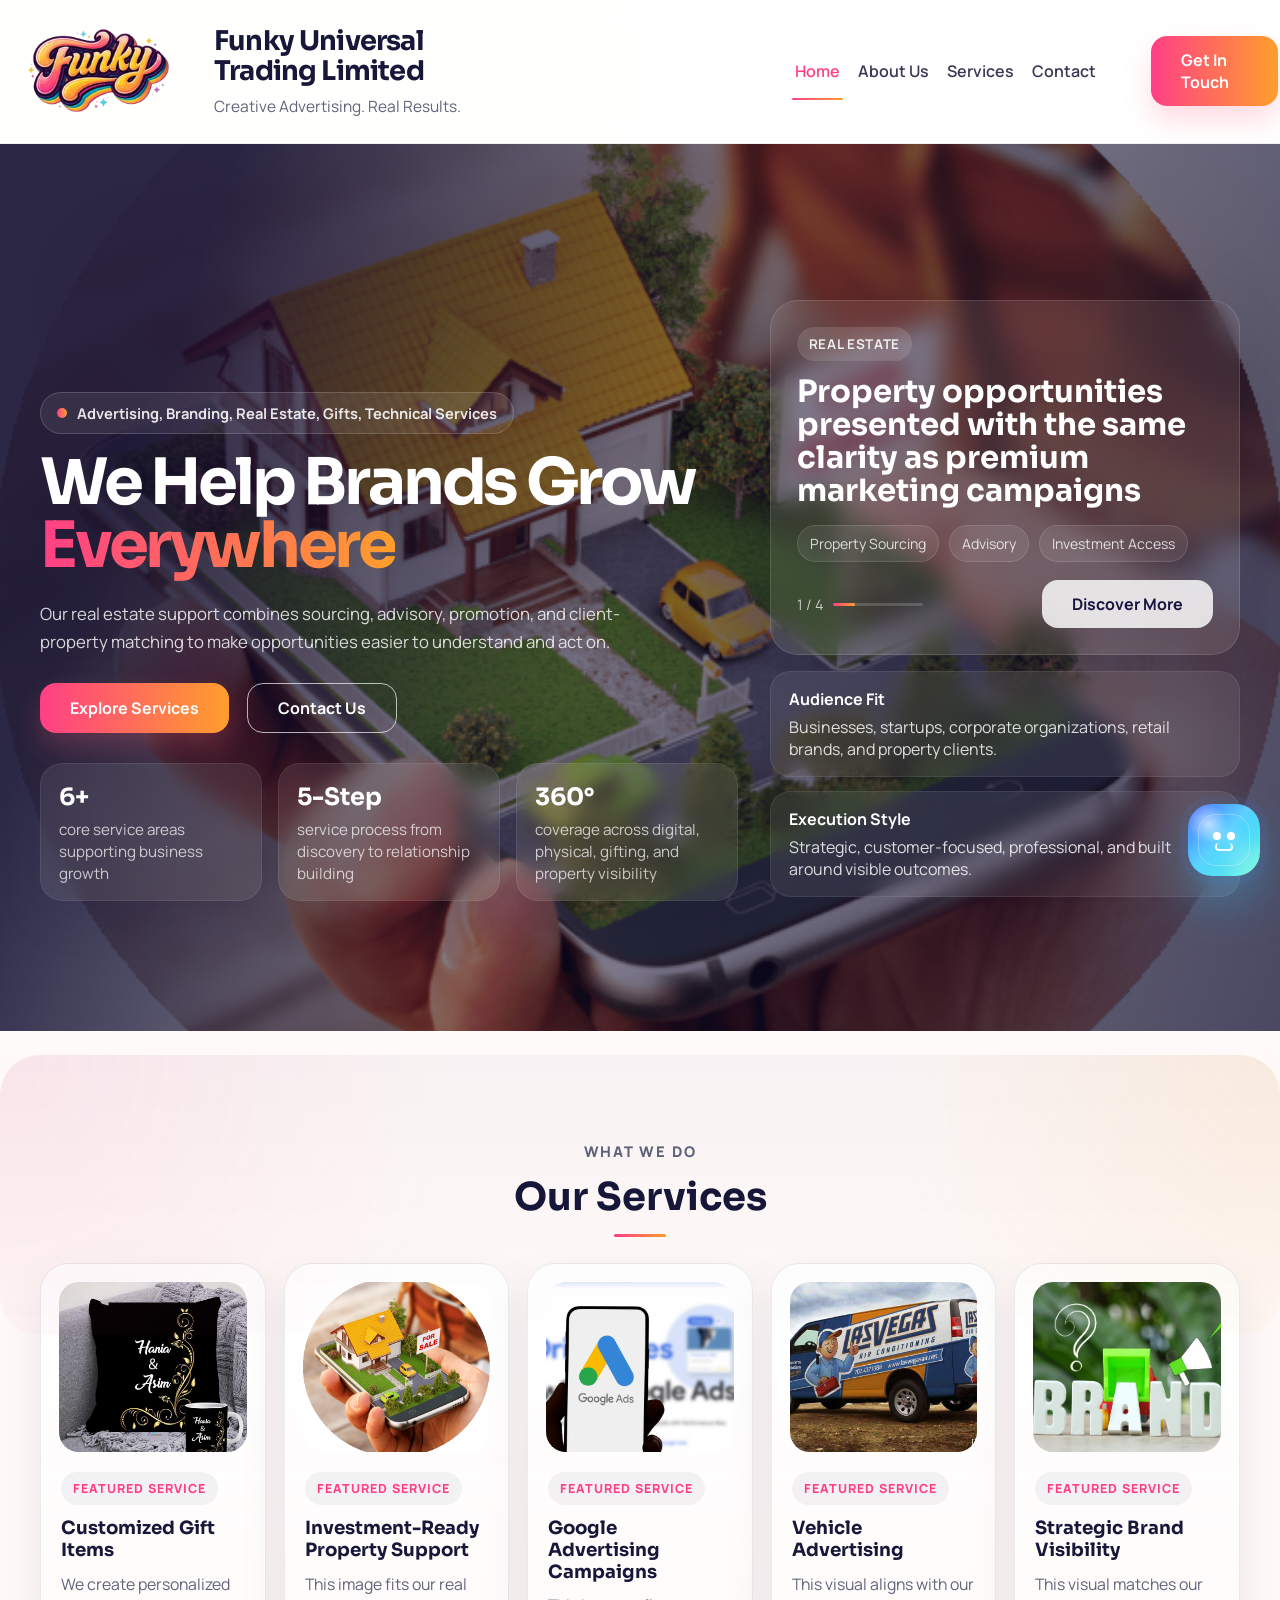
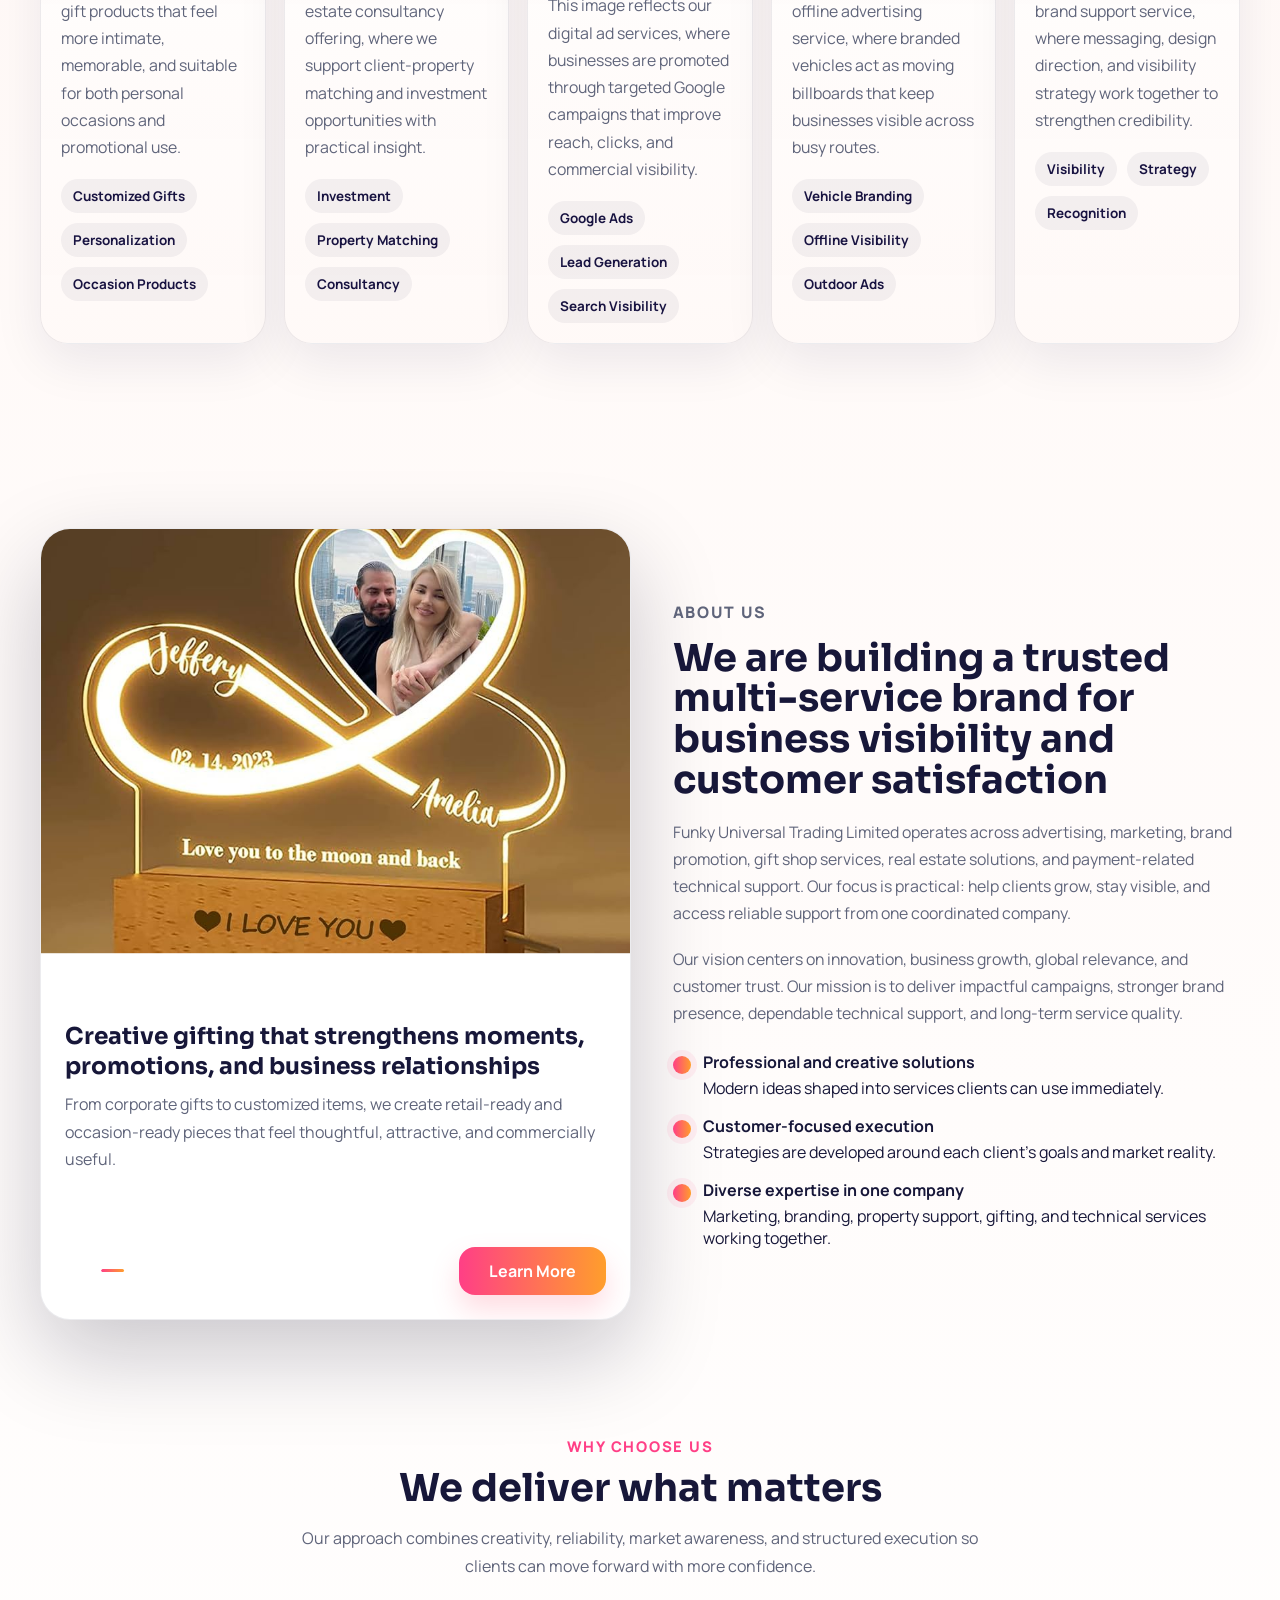
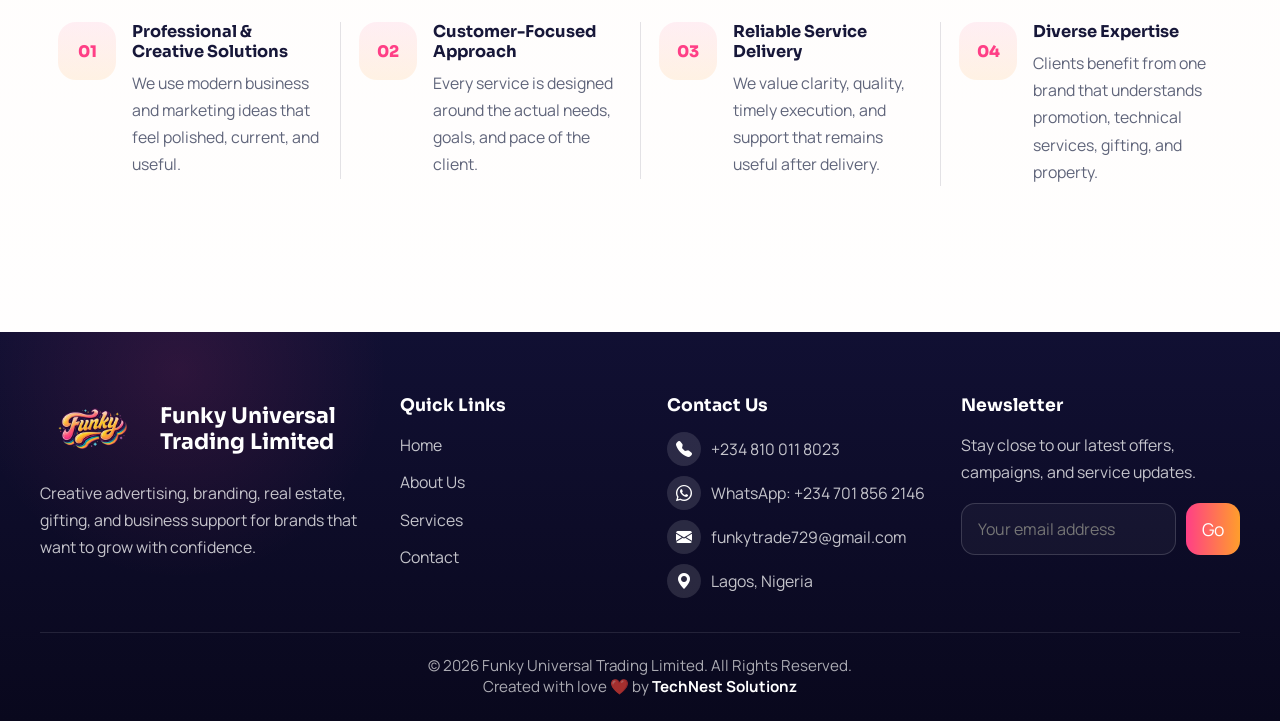
==== index.html @ b90ac0a9 "commit" ====
<!DOCTYPE html>
<html lang="en">

<head>
    <meta charset="UTF-8">
    <meta name="viewport" content="width=device-width, initial-scale=1.0">
    <title>Funky Universal Trading Limited | Home</title>
    <link rel="icon" type="image/png" href="./funky_logo2.png">
    <link rel="preconnect" href="https://fonts.googleapis.com">
    <link rel="preconnect" href="https://fonts.gstatic.com" crossorigin>
    <link href="https://fonts.googleapis.com/css2?family=Manrope:wght@400;500;600;700;800&family=Sora:wght@400;600;700;800&display=swap" rel="stylesheet">
    <link rel="stylesheet" href="https://cdn.jsdelivr.net/npm/bootstrap-icons@1.11.3/font/bootstrap-icons.min.css">
    <link rel="stylesheet" href="styles.css">
</head>

<body>
    <header class="site-header">
        <div class="container nav-bar">
            <a class="brand" href="index.html">
                <img class="brand-logo" src="./funky_logo2.png" alt="Funky Universal Trading Limited logo" loading="eager">
                <div class="brand-copy">
                    <h1>Funky Universal<br>Trading Limited</h1>
                    <p>Creative Advertising. Real Results.</p>
                </div>
            </a>

            <button class="nav-toggle" type="button" data-nav-toggle aria-expanded="false" aria-controls="site-nav">
        <span></span><span></span><span></span>
      </button>

            <div class="nav-panel">
                <nav class="nav-links" id="site-nav" aria-label="Primary">
                    <a class="active" href="index.html">Home</a>
                    <a href="about.html">About Us</a>
                    <a href="services.html">Services</a>
                    <a href="contact.html">Contact</a>
                </nav>

                <a class="cta cta-primary" href="contact.html">Get In Touch</a>
            </div>
        </div>
    </header>

    <main>
        <section class="hero" id="home" data-carousel="hero">
            <div class="hero-media" data-carousel-media></div>
            <div class="hero-overlay"></div>
            <div class="container hero-grid">
                <div class="hero-copy">
                    <div class="eyebrow-badge">Advertising, Branding, Real Estate, Gifts, Technical Services</div>
                    <h2>We Help Brands Grow <span class="accent">Everywhere</span></h2>
                    <p class="truncate-3" data-carousel-text>
                        Funky Universal Trading Limited is a multi-service company helping businesses grow through online advertising, offline campaigns, brand promotion, real estate solutions, gift shop services, and reliable payment-related technical support.
                    </p>
                    <div class="hero-actions">
                        <a class="cta cta-primary" href="services.html">Explore Services</a>
                        <a class="cta cta-secondary" href="contact.html">Contact Us</a>
                    </div>

                    <div class="hero-metrics">
                        <div class="metric-card">
                            <strong>6+</strong>
                            <span>core service areas supporting business growth</span>
                        </div>
                        <div class="metric-card">
                            <strong>5-Step</strong>
                            <span>service process from discovery to relationship building</span>
                        </div>
                        <div class="metric-card">
                            <strong>360°</strong>
                            <span>coverage across digital, physical, gifting, and property visibility</span>
                        </div>
                    </div>
                </div>

                <div class="hero-side">
                    <div class="hero-spotlight">
                        <span class="carousel-kicker" data-carousel-tag></span>
                        <h3 data-carousel-title></h3>
                        <div class="carousel-chip-row" data-carousel-chips></div>
                        <div class="carousel-meta">
                            <div class="carousel-progress">
                                <span data-carousel-count></span>
                                <span class="progress-line"><span data-carousel-progress></span></span>
                            </div>
                            <a class="cta cta-soft" href="about.html">Discover More</a>
                        </div>
                    </div>

                    <div class="hero-side-grid" aria-hidden="true">
                        <div class="mini-card">
                            <strong>Audience Fit</strong> Businesses, startups, corporate organizations, retail brands, and property clients.
                        </div>
                        <div class="mini-card">
                            <strong>Execution Style</strong> Strategic, customer-focused, professional, and built around visible outcomes.
                        </div>
                    </div>
                </div>
            </div>
        </section>

        <section id="services" class="services-showcase">
            <div class="container">
                <div class="section-head">
                    <p class="eyebrow">What We Do</p>
                    <h3>Our Services</h3>
                    <div class="underline"></div>
                </div>



                <div class="services-grid" data-random-services data-count="5"></div>
            </div>
        </section>

        <section id="about">
            <div class="container about-grid">
                <div class="about-story-shell" data-carousel="about">
                    <div class="about-story-media" data-carousel-media></div>
                    <div class="about-story-caption">
                        <span class="carousel-kicker" data-carousel-tag></span>
                        <h4 data-carousel-title></h4>
                        <p data-carousel-text></p>
                        <div class="carousel-chip-row" data-carousel-chips></div>
                        <div class="carousel-meta">
                            <div class="carousel-progress">
                                <span data-carousel-count></span>
                                <span class="progress-line"><span data-carousel-progress></span></span>
                            </div>
                            <a class="cta cta-primary" href="about.html">Learn More</a>
                        </div>
                    </div>
                </div>

                <div class="about-copy">
                    <p class="eyebrow">About Us</p>
                    <h3>We are building a trusted multi-service brand for business visibility and customer satisfaction</h3>
                    <p>
                        Funky Universal Trading Limited operates across advertising, marketing, brand promotion, gift shop services, real estate solutions, and payment-related technical support. Our focus is practical: help clients grow, stay visible, and access reliable support
                        from one coordinated company.
                    </p>
                    <p>
                        Our vision centers on innovation, business growth, global relevance, and customer trust. Our mission is to deliver impactful campaigns, stronger brand presence, dependable technical support, and long-term service quality.
                    </p>

                    <div class="about-points">
                        <div class="about-point">
                            <span aria-hidden="true"></span>
                            <div>
                                <strong>Professional and creative solutions</strong> Modern ideas shaped into services clients can use immediately.
                            </div>
                        </div>
                        <div class="about-point">
                            <span aria-hidden="true"></span>
                            <div>
                                <strong>Customer-focused execution</strong> Strategies are developed around each client’s goals and market reality.
                            </div>
                        </div>
                        <div class="about-point">
                            <span aria-hidden="true"></span>
                            <div>
                                <strong>Diverse expertise in one company</strong> Marketing, branding, property support, gifting, and technical services working together.
                            </div>
                        </div>
                    </div>
                </div>
            </div>
        </section>

        <section class="why" id="why-us">
            <div class="container">
                <div class="section-head">
                    <p class="eyebrow">Why Choose Us</p>
                    <h3>We deliver what matters</h3>
                    <p>
                        Our approach combines creativity, reliability, market awareness, and structured execution so clients can move forward with more confidence.
                    </p>
                </div>

                <div class="why-strip">
                    <article class="why-item">
                        <div class="why-icon">01</div>
                        <div>
                            <h4>Professional & Creative Solutions</h4>
                            <p>We use modern business and marketing ideas that feel polished, current, and useful.</p>
                        </div>
                    </article>
                    <article class="why-item">
                        <div class="why-icon">02</div>
                        <div>
                            <h4>Customer-Focused Approach</h4>
                            <p>Every service is designed around the actual needs, goals, and pace of the client.</p>
                        </div>
                    </article>
                    <article class="why-item">
                        <div class="why-icon">03</div>
                        <div>
                            <h4>Reliable Service Delivery</h4>
                            <p>We value clarity, quality, timely execution, and support that remains useful after delivery.</p>
                        </div>
                    </article>
                    <article class="why-item">
                        <div class="why-icon">04</div>
                        <div>
                            <h4>Diverse Expertise</h4>
                            <p>Clients benefit from one brand that understands promotion, technical services, gifting, and property.</p>
                        </div>
                    </article>
                </div>
            </div>
        </section>
    </main>

    <footer class="site-footer">
        <div class="container">
            <div class="footer-grid">
                <div class="footer-column">
                    <div class="footer-brand">
                        <img src="./funky_logo2.png" alt="Funky logo" loading="eager">
                        <strong>Funky Universal<br>Trading Limited</strong>
                    </div>
                    <p>Creative advertising, branding, real estate, gifting, and business support for brands that want to grow with confidence.</p>
                </div>

                <div class="footer-column">
                    <h5>Quick Links</h5>
                    <ul>
                        <li><a href="index.html">Home</a></li>
                        <li><a href="about.html">About Us</a></li>
                        <li><a href="services.html">Services</a></li>
                        <li><a href="contact.html">Contact</a></li>
                    </ul>
                </div>

                <div class="footer-column">
                    <h5>Contact Us</h5>
                    <ul>
                        <li><span class="contact-inline-icon"><i class="bi bi-telephone-fill"></i></span><a href="tel:+2348100118023">+234 810 011 8023</a></li>
                        <li><span class="contact-inline-icon"><i class="bi bi-whatsapp"></i></span><a href="https://wa.me/2347018562146">WhatsApp: +234 701 856 2146</a></li>
                        <li><span class="contact-inline-icon"><i class="bi bi-envelope-fill"></i></span><a href="mailto:funkytrade729@gmail.com">funkytrade729@gmail.com</a></li>
                        <li><span class="contact-inline-icon"><i class="bi bi-geo-alt-fill"></i></span>Lagos, Nigeria</li>
                    </ul>
                </div>

                <div class="footer-column">
                    <h5>Newsletter</h5>
                    <p>Stay close to our latest offers, campaigns, and service updates.</p>
                    <form class="newsletter">
                        <label class="visually-hidden" for="newsletter-home">Email address</label>
                        <input id="newsletter-home" type="email" placeholder="Your email address" aria-label="Email address">
                        <button type="submit" aria-label="Subscribe">Go</button>
                    </form>
                </div>
            </div>

            <div class="footer-bottom">© 2026 Funky Universal Trading Limited. All Rights Reserved.<br>Created with love ❤️ by <a href="https://technest-gules.vercel.app" target="_blank" rel="noopener noreferrer">TechNest Solutionz</a></div>
        </div>
    </footer>

    <div class="modal" data-promo-modal aria-hidden="true">
        <div class="modal-backdrop" data-modal-close></div>
        <div class="modal-card" role="dialog" aria-modal="true" aria-label="Featured company spotlight">
            <button class="modal-close" type="button" data-modal-close aria-label="Close modal">×</button>
            <div class="modal-visual">
                <img data-modal-image src="./funky_logo2.png" alt="Featured company image">
            </div>
            <div class="modal-copy">
                <span class="modal-kicker" data-modal-tag></span>
                <h3 data-modal-title></h3>
                <p data-modal-text></p>
                <div class="modal-actions">
                    <a class="cta cta-primary" href="services.html">View Services</a>
                    <a class="cta cta-soft" href="contact.html">Start a Conversation</a>
                </div>
            </div>
        </div>
    </div>

    <div class="support-bot" data-support-bot>
        <button class="support-bot-toggle" type="button" data-bot-toggle aria-label="Open AI assistant">
      <span class="bot-face" aria-hidden="true"><span class="bot-mouth"></span></span>
    </button>
        <div class="support-bot-panel">
            <div class="support-bot-head">
                <div class="support-bot-head-main">
                    <div class="support-bot-avatar" aria-hidden="true">
                        <span class="bot-face"><span class="bot-mouth"></span></span>
                    </div>
                    <div>
                        <h4>Funky AI Assistant</h4>
                        <p>Quick answers for services, products, contact, real estate, and commercial support.</p>
                    </div>
                </div>
                <button class="support-bot-close" type="button" data-bot-close>×</button>
            </div>
            <div class="support-bot-questions">
                <button class="bot-question" type="button" data-bot-key="services">Services</button>
                <button class="bot-question" type="button" data-bot-key="products">Products</button>
                <button class="bot-question" type="button" data-bot-key="real_estate">Real Estate</button>
                <button class="bot-question" type="button" data-bot-key="payments">Payments</button>
                <button class="bot-question" type="button" data-bot-key="process">Process</button>
                <button class="bot-question" type="button" data-bot-key="contact">Contact</button>
                <button class="bot-question" type="button" data-bot-key="pricing">Pricing</button>
                <button class="bot-question" type="button" data-bot-key="turnaround">Turnaround</button>
                <button class="bot-question" type="button" data-bot-key="audience">Who We Serve</button>
                <button class="bot-question" type="button" data-bot-key="gifts">Gift Services</button>
                <button class="bot-question" type="button" data-bot-key="advertising">Advertising</button>
                <button class="bot-question" type="button" data-bot-key="location">Location</button>
            </div>
            <div class="support-bot-answer" data-bot-answer>
                Select a question to see a quick answer. For direct discussion, use the links below.
            </div>
            <div class="support-bot-links">
                <a class="support-bot-link" href="https://wa.me/2347018562146">WhatsApp <span>→</span></a>
                <a class="support-bot-link" href="tel:+2348100118023">Call Us <span>→</span></a>
                <a class="support-bot-link" href="contact.html">Open Contact Page <span>→</span></a>
            </div>
        </div>
    </div>

    <script src="site.js"></script>
</body>

</html>
---- styles.css ----
:root {
  --text: #171739;
  --muted: #5f647a;
  --soft: #f8f4f6;
  --line: rgba(23, 23, 57, 0.1);
  --pink: #ff3f86;
  --orange: #ff9e2c;
  --gold: #ffd15a;
  --purple: #181341;
  --purple-2: #231253;
  --purple-3: #0f1030;
  --footer: #0c0b24;
  --white: #ffffff;
  --card-shadow: 0 18px 50px rgba(19, 15, 58, 0.08);
  --card-shadow-strong: 0 34px 90px rgba(9, 8, 36, 0.22);
  --max: 1200px;
}

* {
  box-sizing: border-box;
}

html {
  scroll-behavior: smooth;
}

body {
  margin: 0;
  font-family: "Manrope", sans-serif;
  color: var(--text);
  background:
    radial-gradient(circle at top left, rgba(255, 209, 77, 0.18), transparent 22%),
    linear-gradient(180deg, #fffdfd, #fff9f7 38%, #ffffff);
}

body.modal-open,
body.nav-open {
  overflow: hidden;
}

img {
  display: block;
  max-width: 100%;
}

a {
  color: inherit;
  text-decoration: none;
}

button,
input,
textarea,
select {
  font: inherit;
}

.container {
  width: min(calc(100% - 40px), var(--max));
  margin: 0 auto;
}

.site-header {
  position: sticky;
  top: 0;
  z-index: 50;
  background: rgba(255, 255, 255, 0.92);
  border-bottom: 1px solid rgba(23, 23, 57, 0.06);
  backdrop-filter: blur(14px);
}

.nav-bar {
  min-height: 112px;
  width: min(calc(100% - 4px), 1360px);
  display: flex;
  align-items: center;
  gap: 18px;
}

.brand {
  display: flex;
  align-items: center;
  gap: 10px;
  min-width: 0;
  margin-right: auto;
  margin-left: -12px;
}

.brand-logo {
  width: 214px;
  flex: 0 0 auto;
}

.brand-copy h1 {
  margin: 0;
  font-family: "Sora", sans-serif;
  font-size: 1.7rem;
  line-height: 1.12;
  letter-spacing: -0.03em;
}

.brand-copy p {
  margin: 8px 0 0;
  color: var(--muted);
  font-size: 0.97rem;
}

.nav-toggle {
  display: none;
  width: 52px;
  height: 52px;
  margin-left: auto;
  border: 1px solid rgba(23, 23, 57, 0.08);
  border-radius: 16px;
  background: #fff;
  box-shadow: 0 12px 24px rgba(23, 23, 57, 0.08);
  align-items: center;
  justify-content: center;
  flex-direction: column;
  gap: 5px;
  cursor: pointer;
}

.nav-toggle span {
  width: 22px;
  height: 2px;
  border-radius: 999px;
  background: var(--purple);
  transition: transform 180ms ease, opacity 180ms ease;
}

.nav-panel {
  display: flex;
  align-items: center;
  gap: 22px;
  margin-left: auto;
}

.nav-links {
  display: flex;
  align-items: center;
  justify-content: flex-start;
  gap: 12px;
  font-size: 1rem;
  font-weight: 600;
  width: min(100%, 520px);
}

.nav-links a {
  position: relative;
  padding: 10px 3px;
  color: rgba(23, 23, 57, 0.86);
}

.nav-links a:hover,
.nav-links a.active {
  color: var(--pink);
}

.nav-links a.active::after {
  content: "";
  position: absolute;
  left: 0;
  right: 0;
  bottom: -8px;
  height: 2px;
  border-radius: 999px;
  background: linear-gradient(90deg, var(--pink), var(--orange));
}

.cta {
  display: inline-flex;
  align-items: center;
  justify-content: center;
  gap: 12px;
  padding: 13px 30px;
  border: 0;
  border-radius: 16px;
  font-weight: 700;
  cursor: pointer;
  transition: transform 180ms ease, box-shadow 180ms ease, border-color 180ms ease;
}

.cta:hover {
  transform: translateY(-2px);
}

.cta-primary {
  color: #fff;
  background: linear-gradient(90deg, var(--pink), var(--orange));
  box-shadow: 0 14px 28px rgba(255, 93, 120, 0.22);
}

.cta-secondary {
  color: #fff;
  border: 1.5px solid rgba(255, 255, 255, 0.68);
  background: transparent;
}

.cta-soft {
  color: var(--purple);
  background: rgba(255, 255, 255, 0.82);
  box-shadow: 0 18px 40px rgba(14, 10, 45, 0.12);
}

.truncate-3 {
  display: -webkit-box;
  -webkit-line-clamp: 3;
  -webkit-box-orient: vertical;
  overflow: hidden;
}

.hero {
  position: relative;
  min-height: auto;
  overflow: hidden;
  color: #fff;
  background: #120f33;
}

.hero-media {
  position: absolute;
  inset: 0;
  background-position: center;
  background-size: cover;
  transform: scale(1.03);
  transition: opacity 500ms ease, transform 900ms ease;
}

.hero-overlay {
  position: absolute;
  inset: 0;
  background:
    linear-gradient(110deg, rgba(14, 11, 44, 0.88) 15%, rgba(14, 11, 44, 0.5) 48%, rgba(14, 11, 44, 0.75) 100%),
    radial-gradient(circle at 12% 18%, rgba(255, 63, 134, 0.18), transparent 22%),
    radial-gradient(circle at 86% 24%, rgba(255, 158, 44, 0.16), transparent 20%);
}

.hero-grid {
  position: relative;
  z-index: 1;
  min-height: auto;
  display: grid;
  grid-template-columns: minmax(0, 0.92fr) minmax(320px, 0.62fr);
  align-items: end;
  gap: 32px;
  padding: 64px 0 38px;
}

.hero-copy,
.hero-side {
  position: relative;
}

.eyebrow-badge {
  display: inline-flex;
  align-items: center;
  gap: 10px;
  margin-bottom: 18px;
  padding: 10px 16px;
  border-radius: 999px;
  border: 1px solid rgba(255, 255, 255, 0.16);
  background: rgba(255, 255, 255, 0.08);
  color: rgba(255, 255, 255, 0.88);
  font-size: 0.92rem;
  font-weight: 700;
}

.eyebrow-badge::before {
  content: "";
  width: 10px;
  height: 10px;
  border-radius: 50%;
  background: linear-gradient(90deg, var(--pink), var(--orange));
}

.hero-copy h2 {
  margin: 0;
  max-width: 720px;
  font-family: "Sora", sans-serif;
  font-size: clamp(3rem, 5vw, 5rem);
  line-height: 0.98;
  letter-spacing: -0.05em;
}

.hero-copy .accent {
  background: linear-gradient(90deg, var(--pink), var(--orange));
  -webkit-background-clip: text;
  background-clip: text;
  color: transparent;
}

.hero-copy p {
  max-width: 620px;
  margin: 22px 0 26px;
  color: rgba(255, 255, 255, 0.82);
  font-size: 1.05rem;
  line-height: 1.72;
}

.hero-actions {
  display: flex;
  gap: 18px;
  flex-wrap: wrap;
}

.hero-metrics {
  display: grid;
  grid-template-columns: repeat(3, minmax(0, 1fr));
  gap: 16px;
  margin-top: 30px;
  max-width: 760px;
}

.metric-card,
.glass-card,
.service-card,
.story-panel,
.value-card,
.contact-card,
.process-card,
.timeline-card,
.audience-card,
.contact-form-shell,
.contact-map-shell,
.info-rail,
.service-panel {
  border-radius: 24px;
  border: 1px solid rgba(23, 23, 57, 0.08);
  background: #fff;
  box-shadow: var(--card-shadow);
}

.metric-card {
  padding: 18px 18px 16px;
  border-radius: 22px;
  border-color: rgba(255, 255, 255, 0.08);
  background: rgba(255, 255, 255, 0.08);
  backdrop-filter: blur(10px);
}

.metric-card strong {
  display: block;
  font-family: "Sora", sans-serif;
  font-size: 1.5rem;
  margin-bottom: 6px;
}

.metric-card span {
  color: rgba(255, 255, 255, 0.72);
  font-size: 0.95rem;
}

.hero-side {
  margin-bottom: 4px;
}

.hero-spotlight {
  padding: 26px;
  border-radius: 28px;
  background: rgba(255, 255, 255, 0.08);
  border: 1px solid rgba(255, 255, 255, 0.12);
  box-shadow: var(--card-shadow-strong);
  backdrop-filter: blur(12px);
}

.hero-spotlight h3,
.hero-spotlight h4 {
  margin: 14px 0 10px;
  font-family: "Sora", sans-serif;
  font-size: clamp(1.5rem, 2.4vw, 2rem);
  line-height: 1.08;
}

.hero-spotlight p {
  margin: 0;
  color: rgba(255, 255, 255, 0.82);
  line-height: 1.74;
}

.carousel-kicker {
  display: inline-flex;
  align-items: center;
  gap: 8px;
  padding: 8px 12px;
  border-radius: 999px;
  background: rgba(255, 255, 255, 0.12);
  color: rgba(255, 255, 255, 0.88);
  font-size: 0.84rem;
  font-weight: 700;
  letter-spacing: 0.05em;
  text-transform: uppercase;
}

.carousel-chip-row {
  display: flex;
  flex-wrap: wrap;
  gap: 10px;
  margin-top: 18px;
}

.carousel-chip {
  padding: 8px 12px;
  border-radius: 999px;
  background: rgba(255, 255, 255, 0.08);
  border: 1px solid rgba(255, 255, 255, 0.12);
  color: rgba(255, 255, 255, 0.8);
  font-size: 0.88rem;
}

.carousel-meta {
  display: flex;
  justify-content: space-between;
  align-items: center;
  gap: 14px;
  margin-top: 18px;
}

.carousel-progress {
  display: inline-flex;
  align-items: center;
  gap: 10px;
  color: rgba(255, 255, 255, 0.72);
  font-size: 0.9rem;
}

.progress-line {
  width: 90px;
  height: 3px;
  border-radius: 999px;
  background: rgba(255, 255, 255, 0.16);
  overflow: hidden;
}

.progress-line span {
  display: block;
  height: 100%;
  width: 45%;
  border-radius: inherit;
  background: linear-gradient(90deg, var(--pink), var(--orange));
  transition: width 420ms ease;
}

.hero-side-grid {
  display: grid;
  gap: 14px;
  margin-top: 16px;
}

.hero-side-grid .mini-card {
  padding: 16px 18px;
  border-radius: 20px;
  background: rgba(255, 255, 255, 0.08);
  border: 1px solid rgba(255, 255, 255, 0.08);
  color: rgba(255, 255, 255, 0.84);
  backdrop-filter: blur(10px);
}

.hero-side-grid strong {
  display: block;
  color: #fff;
  margin-bottom: 6px;
}

section {
  padding: 92px 0;
}

.section-head {
  text-align: center;
  margin-bottom: 42px;
}

.eyebrow {
  margin: 0;
  color: var(--pink);
  font-size: 0.92rem;
  font-weight: 800;
  letter-spacing: 0.12em;
  text-transform: uppercase;
}

.section-head h3 {
  margin: 12px 0 0;
  font-family: "Sora", sans-serif;
  font-size: clamp(2rem, 3vw, 2.85rem);
  line-height: 1.06;
}

.section-head p:last-of-type {
  max-width: 720px;
  margin: 16px auto 0;
  color: var(--muted);
  line-height: 1.75;
}

.underline {
  width: 52px;
  height: 3px;
  margin: 16px auto 0;
  border-radius: 999px;
  background: linear-gradient(90deg, var(--pink), var(--orange));
}

.services-grid {
  display: grid;
  grid-template-columns: repeat(5, minmax(0, 1fr));
  gap: 18px;
}

.services-showcase {
  position: relative;
}

.services-showcase::before {
  content: "";
  position: absolute;
  inset: 24px 0 auto;
  height: 280px;
  border-radius: 40px;
  background:
    radial-gradient(circle at left top, rgba(255, 63, 134, 0.08), transparent 35%),
    radial-gradient(circle at right top, rgba(255, 158, 44, 0.1), transparent 30%),
    linear-gradient(180deg, rgba(24, 19, 65, 0.03), rgba(24, 19, 65, 0));
  pointer-events: none;
}

.services-showcase .section-head {
  margin-bottom: 26px;
}

.services-intro-card {
  position: relative;
  z-index: 1;
  margin: 0 auto 28px;
  max-width: 860px;
  padding: 24px 26px;
  border-radius: 28px;
  background: rgba(255, 255, 255, 0.82);
  border: 1px solid rgba(23, 23, 57, 0.08);
  box-shadow: var(--card-shadow);
  backdrop-filter: blur(12px);
  text-align: center;
}

.services-intro-card p {
  margin: 0;
  color: var(--muted);
  line-height: 1.72;
}

.service-card {
  min-height: 330px;
  padding: 18px;
  border-radius: 28px;
  overflow: hidden;
  background:
    linear-gradient(180deg, rgba(255, 255, 255, 0.98), rgba(255, 249, 247, 0.96));
}

.service-card img {
  width: 100%;
  height: 170px;
  object-fit: cover;
  border-radius: 20px;
  margin-bottom: 16px;
}

.service-icon,
.contact-icon,
.process-icon,
.value-icon,
.why-icon {
  width: 58px;
  height: 58px;
  border-radius: 18px;
  display: grid;
  place-items: center;
  background: linear-gradient(180deg, rgba(255, 63, 134, 0.08), rgba(255, 158, 44, 0.12));
  color: var(--pink);
  font-family: "Sora", sans-serif;
  font-weight: 800;
}

.service-card h4,
.story-panel h3,
.value-card h4,
.contact-card h4,
.process-card h4,
.timeline-card h4,
.audience-card h4,
.service-panel h3,
.about-copy h3,
.why-item h4 {
  margin: 0 0 12px;
  font-family: "Sora", sans-serif;
  line-height: 1.2;
}

.service-card h4 {
  font-size: 1.14rem;
  margin-bottom: 10px;
}

.service-card p,
.story-panel p,
.value-card p,
.contact-card p,
.process-card p,
.timeline-card p,
.audience-card p,
.service-panel p,
.about-copy p,
.why-item p,
.footer-column p,
.footer-column li,
.contact-form-shell p,
.form-note,
.contact-map-shell p {
  margin: 0;
  color: var(--muted);
  line-height: 1.72;
  font-size: 0.99rem;
}

.service-card-copy {
  padding: 4px 2px 2px;
}

.service-card-kicker {
  display: inline-flex;
  align-items: center;
  gap: 8px;
  margin-bottom: 12px;
  padding: 8px 12px;
  border-radius: 999px;
  background: rgba(24, 19, 65, 0.05);
  color: var(--pink);
  font-size: 0.78rem;
  font-weight: 800;
  letter-spacing: 0.08em;
  text-transform: uppercase;
}

.tag-row {
  display: flex;
  flex-wrap: wrap;
  gap: 10px;
  margin-top: 18px;
}

.tag {
  padding: 8px 12px;
  border-radius: 999px;
  background: rgba(24, 19, 65, 0.05);
  color: var(--purple);
  font-size: 0.84rem;
  font-weight: 700;
}

.about-grid {
  display: grid;
  grid-template-columns: 1.02fr 0.98fr;
  gap: 42px;
  align-items: center;
}

.about-story-shell {
  overflow: hidden;
  border-radius: 30px;
  border: 1px solid rgba(23, 23, 57, 0.08);
  background: #fff;
  box-shadow: var(--card-shadow-strong);
}

.about-story-media {
  min-height: 420px;
  background-position: center;
  background-size: cover;
  transition: opacity 500ms ease, transform 900ms ease;
}

.about-story-caption {
  padding: 24px;
}

.about-story-caption h4 {
  margin: 14px 0 10px;
  font-family: "Sora", sans-serif;
  font-size: 1.45rem;
}

.about-story-caption p {
  margin: 0;
  color: var(--muted);
  line-height: 1.72;
}

.about-copy h3 {
  font-size: clamp(2rem, 3vw, 3rem);
  line-height: 1.06;
  margin-top: 12px;
  margin-bottom: 18px;
}

.about-copy p + p {
  margin-top: 18px;
}

.about-points {
  display: grid;
  gap: 16px;
  margin-top: 24px;
}

.about-point {
  display: grid;
  grid-template-columns: 18px 1fr;
  gap: 12px;
  align-items: start;
}

.about-point span {
  width: 18px;
  height: 18px;
  margin-top: 5px;
  border-radius: 50%;
  background: linear-gradient(90deg, var(--pink), var(--orange));
  box-shadow: 0 0 0 6px rgba(255, 63, 134, 0.08);
}

.about-point strong {
  display: block;
  margin-bottom: 4px;
}

.why {
  padding-top: 24px;
}

.why-strip {
  display: grid;
  grid-template-columns: repeat(4, minmax(0, 1fr));
  gap: 0;
  align-items: start;
}

.why-item {
  padding: 0 18px;
  display: grid;
  grid-template-columns: 58px 1fr;
  gap: 16px;
  align-items: start;
}

.why-item + .why-item {
  border-left: 1px solid rgba(23, 23, 57, 0.12);
}

.why-item h4 {
  font-size: 1.02rem;
  margin-bottom: 8px;
}

.page-hero {
  position: relative;
  overflow: hidden;
  padding: 88px 0 72px;
  color: #fff;
  background:
    linear-gradient(135deg, rgba(10, 36, 63, 0.96), rgba(9, 85, 103, 0.82)),
    radial-gradient(circle at 18% 20%, rgba(255, 207, 92, 0.18), transparent 26%),
    radial-gradient(circle at 82% 18%, rgba(255, 63, 134, 0.16), transparent 24%),
    linear-gradient(180deg, #0d2347, #0d3f59 58%, #10203a);
}

.page-hero-about {
  background:
    linear-gradient(135deg, rgba(51, 16, 66, 0.86), rgba(114, 31, 75, 0.72)),
    url("pics/brand4.jpg") center/cover no-repeat;
}

.page-hero-services {
  background:
    linear-gradient(135deg, rgba(9, 55, 82, 0.84), rgba(10, 118, 110, 0.72)),
    url("pics/google ads.jpg") center/cover no-repeat;
}

.page-hero-contact {
  background:
    linear-gradient(135deg, rgba(17, 28, 79, 0.84), rgba(88, 44, 135, 0.72)),
    url("pics/customized plaques3.jpg") center/cover no-repeat;
}

.page-hero::before {
  content: "";
  position: absolute;
  inset: 0;
  background:
    linear-gradient(120deg, rgba(255, 255, 255, 0.04), transparent 45%),
    radial-gradient(circle at 18% 22%, rgba(255, 255, 255, 0.1), transparent 16%),
    radial-gradient(circle at 84% 22%, rgba(255, 255, 255, 0.07), transparent 18%);
}

.page-hero-grid {
  position: relative;
  z-index: 1;
  display: grid;
  grid-template-columns: minmax(0, 0.95fr) minmax(260px, 0.75fr);
  gap: 28px;
  align-items: center;
}

.page-hero-copy h2 {
  margin: 14px 0 16px;
  font-family: "Sora", sans-serif;
  font-size: clamp(2.35rem, 4vw, 3.6rem);
  line-height: 1.02;
  letter-spacing: -0.05em;
}

.page-hero-copy p {
  max-width: 620px;
  margin: 0;
  color: rgba(255, 255, 255, 0.8);
  line-height: 1.72;
}

.page-hero-card {
  padding: 20px;
  border-radius: 28px;
  background: rgba(255, 255, 255, 0.08);
  border: 1px solid rgba(255, 255, 255, 0.1);
  box-shadow: var(--card-shadow-strong);
  backdrop-filter: blur(12px);
}

.page-hero-card img {
  width: 100%;
  height: 320px;
  object-fit: cover;
  border-radius: 22px;
}

.page-hero-card h3 {
  margin: 16px 0 10px;
  font-family: "Sora", sans-serif;
  color: #fff;
  font-size: 1.25rem;
}

.page-hero-card p {
  color: rgba(255, 255, 255, 0.78);
  line-height: 1.68;
}

.about-intro-layout,
.about-values-grid,
.about-target-grid,
.services-random-grid,
.services-process-grid,
.contact-top-grid,
.contact-action-grid,
.contact-bottom-grid,
.contact-meta-grid,
.about-overview-grid {
  display: grid;
  gap: 22px;
}

.about-intro-layout {
  grid-template-columns: minmax(0, 0.92fr) minmax(280px, 1.08fr);
  align-items: stretch;
}

.about-overview-grid {
  grid-template-columns: minmax(0, 0.88fr) minmax(280px, 1.12fr);
  align-items: start;
}

.about-overview-stack {
  display: grid;
  gap: 18px;
}

.about-overview-card {
  display: grid;
  grid-template-columns: 180px 1fr;
  gap: 18px;
  align-items: center;
  padding: 16px;
  border-radius: 26px;
  border: 1px solid rgba(23, 23, 57, 0.08);
  background: #fff;
  box-shadow: var(--card-shadow);
}

.about-overview-card img {
  width: 100%;
  height: 160px;
  object-fit: cover;
  border-radius: 18px;
}

.about-overview-copy h4 {
  margin: 0 0 8px;
  font-family: "Sora", sans-serif;
  font-size: 1.12rem;
}

.about-overview-copy p {
  margin: 0;
  color: var(--muted);
  line-height: 1.68;
}

.story-panel {
  padding: 30px;
}

.story-panel h3 {
  font-size: clamp(2rem, 3vw, 2.7rem);
  line-height: 1.06;
}

.story-panel p + p {
  margin-top: 16px;
}

.feature-list {
  display: grid;
  gap: 14px;
  margin: 24px 0 0;
  padding: 0;
}

.feature-list li {
  list-style: none;
  position: relative;
  padding-left: 28px;
  color: var(--muted);
  line-height: 1.7;
}

.feature-list li::before {
  content: "";
  position: absolute;
  left: 0;
  top: 10px;
  width: 12px;
  height: 12px;
  border-radius: 50%;
  background: linear-gradient(90deg, var(--pink), var(--orange));
}

.about-collage {
  display: grid;
  grid-template-columns: 1.05fr 0.95fr;
  gap: 18px;
}

.collage-main,
.collage-stack article {
  overflow: hidden;
  border-radius: 26px;
  box-shadow: var(--card-shadow-strong);
}

.collage-main img,
.collage-stack img {
  width: 100%;
  height: 100%;
  object-fit: cover;
}

.collage-main {
  min-height: 520px;
}

.collage-stack {
  display: grid;
  gap: 18px;
}

.collage-stack article {
  min-height: 250px;
  position: relative;
}

.collage-caption {
  position: absolute;
  left: 16px;
  right: 16px;
  bottom: 16px;
  padding: 16px 18px;
  border-radius: 18px;
  background: rgba(12, 10, 38, 0.72);
  border: 1px solid rgba(255, 255, 255, 0.12);
  backdrop-filter: blur(10px);
  color: #fff;
}

.collage-caption h4 {
  margin: 0 0 6px;
  font-family: "Sora", sans-serif;
}

.collage-caption p {
  color: rgba(255, 255, 255, 0.8);
  font-size: 0.92rem;
  line-height: 1.58;
}

.vision-band {
  position: relative;
  overflow: hidden;
  padding: 36px;
  border-radius: 32px;
  background:
    linear-gradient(135deg, rgba(24, 19, 65, 0.98), rgba(42, 24, 102, 0.9)),
    url("Website Design.png") center/cover no-repeat;
  box-shadow: var(--card-shadow-strong);
  color: #fff;
}

.vision-band::before {
  content: "";
  position: absolute;
  inset: 0;
  background:
    radial-gradient(circle at 18% 22%, rgba(255, 63, 134, 0.18), transparent 20%),
    radial-gradient(circle at 84% 20%, rgba(255, 158, 44, 0.16), transparent 18%);
}

.vision-band-grid {
  position: relative;
  z-index: 1;
  display: grid;
  grid-template-columns: 1fr 1fr 1fr;
  gap: 18px;
}

.vision-band h3 {
  margin: 0;
  font-family: "Sora", sans-serif;
  font-size: clamp(1.9rem, 2.8vw, 2.7rem);
  line-height: 1.08;
}

.vision-band p {
  margin: 10px 0 0;
  color: rgba(255, 255, 255, 0.8);
  line-height: 1.7;
}

.vision-band .glass-card {
  padding: 22px;
  background: rgba(255, 255, 255, 0.08);
  border-color: rgba(255, 255, 255, 0.1);
  box-shadow: none;
  backdrop-filter: blur(10px);
}

.vision-band .glass-card h4 {
  margin: 0 0 8px;
  font-family: "Sora", sans-serif;
  color: #fff;
}

.vision-band .glass-card p {
  margin: 0;
  color: rgba(255, 255, 255, 0.78);
}

.about-values-grid {
  grid-template-columns: repeat(3, minmax(0, 1fr));
}

.value-card,
.contact-card,
.process-card,
.timeline-card,
.audience-card {
  padding: 26px;
}

.value-icon,
.contact-icon,
.process-icon {
  margin-bottom: 18px;
}

.value-card h4,
.contact-card h4,
.process-card h4,
.timeline-card h4,
.audience-card h4 {
  font-size: 1.18rem;
}

.about-target-grid {
  grid-template-columns: repeat(4, minmax(0, 1fr));
}

.timeline-strip {
  display: grid;
  grid-template-columns: repeat(5, minmax(0, 1fr));
  gap: 18px;
}

.timeline-card {
  position: relative;
  overflow: hidden;
}

.timeline-card::before {
  content: attr(data-step);
  position: absolute;
  top: -8px;
  right: 16px;
  font-family: "Sora", sans-serif;
  font-size: 3.4rem;
  font-weight: 800;
  line-height: 1;
  color: rgba(24, 19, 65, 0.05);
}

.services-random-grid {
  grid-template-columns: repeat(3, minmax(0, 1fr));
}

.service-panel {
  position: relative;
  overflow: hidden;
  min-height: 100%;
  padding: 24px;
}

.service-panel img {
  width: 100%;
  height: 210px;
  object-fit: cover;
  border-radius: 20px;
  margin-bottom: 20px;
}

.service-panel h3 {
  font-size: 1.38rem;
}

.service-panel p {
  font-size: 0.98rem;
}

.services-process-grid {
  grid-template-columns: 1.12fr 0.88fr;
  align-items: start;
}

.process-cluster {
  display: grid;
  grid-template-columns: repeat(2, minmax(0, 1fr));
  gap: 18px;
}

.contact-top-grid {
  grid-template-columns: 0.84fr 1.16fr;
  align-items: center;
}

.contact-hero-panel {
  padding: 30px;
  border-radius: 30px;
  background:
    linear-gradient(135deg, rgba(24, 19, 65, 0.98), rgba(42, 24, 102, 0.92)),
    url("Website Design.png") center/cover no-repeat;
  color: #fff;
  box-shadow: var(--card-shadow-strong);
}

.contact-hero-panel h3 {
  margin: 0 0 12px;
  font-family: "Sora", sans-serif;
  font-size: 2rem;
  line-height: 1.06;
}

.contact-hero-panel p {
  margin: 0;
  color: rgba(255, 255, 255, 0.82);
  line-height: 1.74;
}

.contact-meta-grid {
  grid-template-columns: repeat(2, minmax(0, 1fr));
}

.contact-action-grid {
  grid-template-columns: repeat(4, minmax(0, 1fr));
}

.contact-bottom-grid {
  grid-template-columns: 0.92fr 1.08fr;
  align-items: start;
}

.contact-form-shell {
  padding: 30px;
  border-radius: 30px;
  background:
    linear-gradient(180deg, rgba(255, 255, 255, 0.96), rgba(255, 249, 247, 0.98));
  box-shadow: var(--card-shadow-strong);
}

.contact-form-shell h3 {
  margin: 0 0 12px;
  font-family: "Sora", sans-serif;
  font-size: 1.85rem;
}

.contact-form-shell p {
  margin-bottom: 22px;
}

.contact-form {
  display: grid;
  gap: 16px;
}

.field-grid {
  display: grid;
  grid-template-columns: repeat(2, minmax(0, 1fr));
  gap: 16px;
}

.field {
  display: grid;
  gap: 8px;
}

.field label {
  font-weight: 700;
  color: var(--purple);
}

.field input,
.field textarea,
.field select {
  width: 100%;
  min-height: 56px;
  padding: 15px 16px;
  border-radius: 16px;
  border: 1px solid rgba(23, 23, 57, 0.12);
  background: #fff;
  outline: none;
  transition: border-color 180ms ease, box-shadow 180ms ease;
}

.field textarea {
  min-height: 160px;
  resize: vertical;
}

.field input:focus,
.field textarea:focus,
.field select:focus {
  border-color: rgba(255, 63, 134, 0.6);
  box-shadow: 0 0 0 4px rgba(255, 63, 134, 0.08);
}

.form-note {
  padding: 14px 16px;
  border-radius: 16px;
  background: rgba(24, 19, 65, 0.04);
}

.contact-map-shell {
  overflow: hidden;
  padding: 18px;
}

.contact-map-shell iframe {
  width: 100%;
  height: 420px;
  border: 0;
  border-radius: 22px;
}

.info-rail {
  padding: 26px;
}

.info-rail h4 {
  margin: 0 0 10px;
  font-family: "Sora", sans-serif;
}

.info-rail p + p {
  margin-top: 12px;
}

.site-footer {
  margin-top: 54px;
  padding: 62px 0 24px;
  color: #fff;
  background:
    radial-gradient(circle at 14% 10%, rgba(255, 63, 134, 0.12), transparent 18%),
    linear-gradient(180deg, #111033, #09081d);
}

.footer-grid {
  display: grid;
  grid-template-columns: 1.25fr 0.9fr 1fr 1.05fr;
  gap: 28px;
}

.footer-brand {
  display: flex;
  align-items: center;
  gap: 16px;
  margin-bottom: 16px;
}

.footer-brand img {
  width: 104px;
  flex: 0 0 auto;
}

.footer-brand strong,
.footer-column h5 {
  font-family: "Sora", sans-serif;
}

.footer-brand strong {
  font-size: 1.35rem;
  line-height: 1.18;
}

.footer-column h5 {
  margin: 0 0 16px;
  font-size: 1.08rem;
}

.footer-column ul {
  list-style: none;
  padding: 0;
  margin: 0;
  display: grid;
  gap: 10px;
}

.footer-column p,
.footer-column li,
.footer-column a {
  color: rgba(255, 255, 255, 0.76);
}

.footer-column li {
  display: flex;
  align-items: center;
  gap: 10px;
}

.contact-inline-icon {
  width: 34px;
  height: 34px;
  flex: 0 0 auto;
  display: inline-grid;
  place-items: center;
  border-radius: 50%;
  background: rgba(255, 255, 255, 0.12);
  color: #fff;
  font-size: 1rem;
}

.contact-inline-icon i {
  line-height: 1;
}

.contact-icon {
  font-size: 1.45rem;
}

.contact-icon i {
  line-height: 1;
}

.newsletter {
  display: flex;
  gap: 10px;
  margin-top: 16px;
}

.newsletter input {
  width: 100%;
  min-height: 50px;
  padding: 14px 16px;
  border: 1px solid rgba(255, 255, 255, 0.16);
  border-radius: 14px;
  background: rgba(255, 255, 255, 0.04);
  color: #fff;
  outline: none;
}

.newsletter button {
  width: 54px;
  min-width: 54px;
  border: 0;
  border-radius: 14px;
  background: linear-gradient(90deg, var(--pink), var(--orange));
  color: #fff;
  font-size: 1.1rem;
  cursor: pointer;
}

.footer-bottom {
  margin-top: 34px;
  padding-top: 22px;
  border-top: 1px solid rgba(255, 255, 255, 0.1);
  text-align: center;
  color: rgba(255, 255, 255, 0.66);
  font-size: 0.95rem;
}

.footer-bottom a {
  color: #fff;
  font-weight: 700;
}

.modal {
  position: fixed;
  inset: 0;
  z-index: 60;
  display: grid;
  place-items: center;
  padding: 24px;
  opacity: 0;
  visibility: hidden;
  transition: opacity 220ms ease, visibility 220ms ease;
}

.modal.is-open {
  opacity: 1;
  visibility: visible;
}

.modal-backdrop {
  position: absolute;
  inset: 0;
  background: rgba(8, 7, 28, 0.72);
  backdrop-filter: blur(14px);
}

.modal-card {
  position: relative;
  z-index: 1;
  width: min(100%, 1040px);
  display: grid;
  grid-template-columns: 1fr 1fr;
  border-radius: 34px;
  overflow: hidden;
  background:
    linear-gradient(180deg, rgba(255, 255, 255, 0.98), rgba(255, 248, 246, 0.96));
  box-shadow: 0 40px 120px rgba(7, 6, 22, 0.42);
}

.modal-visual {
  min-height: 540px;
  display: grid;
  place-items: center;
  padding: 0;
  background:
    radial-gradient(circle at center, rgba(255, 255, 255, 0.38), rgba(255, 255, 255, 0.04)),
    linear-gradient(135deg, rgba(24, 19, 65, 0.95), rgba(42, 24, 102, 0.85));
}

.modal-visual img {
  width: 100%;
  height: 100%;
  max-height: none;
  object-fit: cover;
}

.modal-copy {
  position: relative;
  padding: 40px;
  display: flex;
  flex-direction: column;
  justify-content: center;
}

.modal-copy::before {
  content: "";
  position: absolute;
  inset: 0;
  background:
    radial-gradient(circle at top right, rgba(255, 63, 134, 0.12), transparent 36%),
    radial-gradient(circle at bottom left, rgba(255, 158, 44, 0.14), transparent 32%);
  pointer-events: none;
}

.modal-copy > * {
  position: relative;
  z-index: 1;
}

.modal-kicker {
  display: inline-flex;
  align-items: center;
  gap: 8px;
  padding: 10px 14px;
  border-radius: 999px;
  background: rgba(24, 19, 65, 0.06);
  color: var(--pink);
  font-size: 0.84rem;
  font-weight: 800;
  letter-spacing: 0.1em;
  text-transform: uppercase;
}

.modal-copy h3 {
  margin: 18px 0 14px;
  font-family: "Sora", sans-serif;
  font-size: clamp(2rem, 3vw, 3rem);
  line-height: 1.04;
}

.modal-copy p {
  margin: 0;
  color: var(--muted);
  line-height: 1.82;
}

.modal-actions {
  display: flex;
  flex-wrap: wrap;
  gap: 14px;
  margin-top: 28px;
}

.modal-close {
  position: absolute;
  top: 18px;
  right: 18px;
  z-index: 2;
  width: 46px;
  height: 46px;
  border: 0;
  border-radius: 50%;
  background: rgba(24, 19, 65, 0.08);
  color: var(--purple);
  font-size: 1.3rem;
  cursor: pointer;
}

.support-bot {
  position: fixed;
  right: 20px;
  bottom: 20px;
  z-index: 55;
}

.support-bot-toggle {
  width: 72px;
  height: 72px;
  border: 0;
  border-radius: 24px;
  background:
    radial-gradient(circle at 28% 28%, rgba(255, 255, 255, 0.62), transparent 26%),
    radial-gradient(circle at 72% 72%, rgba(255, 255, 255, 0.16), transparent 34%),
    linear-gradient(135deg, #6e7dff, #2bcbff 52%, #8affdd);
  color: #fff;
  font-weight: 800;
  box-shadow:
    0 24px 50px rgba(36, 192, 255, 0.34),
    0 0 0 8px rgba(95, 124, 255, 0.08);
  cursor: pointer;
  position: relative;
  overflow: hidden;
}

.support-bot-toggle::before {
  content: "";
  position: absolute;
  inset: 10px;
  border-radius: 18px;
  border: 1px solid rgba(255, 255, 255, 0.28);
}

.support-bot-toggle::after {
  content: "";
  position: absolute;
  inset: -20%;
  background: linear-gradient(120deg, transparent 30%, rgba(255, 255, 255, 0.28) 48%, transparent 66%);
  transform: rotate(12deg);
  opacity: 0.8;
}

.bot-face {
  position: relative;
  display: block;
  width: 34px;
  height: 34px;
  margin: 0 auto;
}

.bot-face::before,
.bot-face::after {
  content: "";
  position: absolute;
  top: 9px;
  width: 8px;
  height: 8px;
  border-radius: 50%;
  background: #fff;
  box-shadow: 0 0 12px rgba(255, 255, 255, 0.45);
}

.bot-face::before {
  left: 6px;
}

.bot-face::after {
  right: 6px;
}

.bot-mouth {
  position: absolute;
  left: 8px;
  right: 8px;
  bottom: 6px;
  height: 8px;
  border-radius: 999px;
  border: 2px solid rgba(255, 255, 255, 0.92);
  border-top: 0;
}

.support-bot-panel {
  position: absolute;
  right: 0;
  bottom: 82px;
  width: min(92vw, 390px);
  padding: 0;
  border-radius: 26px;
  background:
    linear-gradient(180deg, rgba(255, 255, 255, 0.99), rgba(243, 248, 255, 0.985));
  border: 1px solid rgba(95, 124, 255, 0.12);
  box-shadow:
    0 24px 70px rgba(16, 33, 84, 0.22),
    inset 0 1px 0 rgba(255, 255, 255, 0.9);
  opacity: 0;
  visibility: hidden;
  transform: translateY(10px);
  transition: opacity 180ms ease, transform 180ms ease, visibility 180ms ease;
}

.support-bot.is-open .support-bot-panel {
  opacity: 1;
  visibility: visible;
  transform: translateY(0);
}

.support-bot-head {
  display: flex;
  align-items: flex-start;
  justify-content: space-between;
  gap: 12px;
  margin-bottom: 0;
  padding: 18px 18px 14px;
  background:
    linear-gradient(135deg, rgba(95, 124, 255, 0.16), rgba(36, 192, 255, 0.1));
  border-bottom: 1px solid rgba(95, 124, 255, 0.1);
}

.support-bot-avatar {
  width: 52px;
  height: 52px;
  margin-right: 12px;
  flex: 0 0 auto;
  border-radius: 18px;
  display: grid;
  place-items: center;
  background:
    radial-gradient(circle at 30% 30%, rgba(255, 255, 255, 0.65), transparent 28%),
    radial-gradient(circle at 72% 72%, rgba(255, 255, 255, 0.18), transparent 34%),
    linear-gradient(135deg, #6e7dff, #2bcbff 52%, #8affdd);
  box-shadow:
    0 14px 28px rgba(36, 192, 255, 0.24),
    inset 0 1px 0 rgba(255, 255, 255, 0.24);
}

.support-bot-head-main {
  display: flex;
  align-items: flex-start;
  gap: 12px;
}

.support-bot-head h4 {
  margin: 0 0 6px;
  font-family: "Sora", sans-serif;
}

.support-bot-head h4::after {
  content: " Online";
  margin-left: 6px;
  color: #24b86f;
  font-size: 0.72rem;
  font-weight: 800;
  letter-spacing: 0.04em;
  text-transform: uppercase;
}

.support-bot-head p {
  margin: 0;
  color: var(--muted);
  font-size: 0.88rem;
  line-height: 1.48;
}

.support-bot-close {
  width: 36px;
  height: 36px;
  border: 0;
  border-radius: 12px;
  background: rgba(23, 23, 57, 0.06);
  color: var(--purple);
  cursor: pointer;
}

.support-bot-questions {
  display: flex;
  flex-wrap: wrap;
  gap: 10px;
  padding: 16px 18px 0;
}

.bot-question {
  padding: 10px 12px;
  border: 1px solid rgba(23, 23, 57, 0.08);
  border-radius: 14px;
  background: rgba(255, 255, 255, 0.92);
  color: var(--purple);
  font-size: 0.9rem;
  font-weight: 700;
  cursor: pointer;
  transition: transform 160ms ease, border-color 160ms ease, box-shadow 160ms ease, background 160ms ease;
}

.bot-question:hover {
  transform: translateY(-1px);
  border-color: rgba(95, 124, 255, 0.22);
  background: rgba(244, 249, 255, 0.96);
  box-shadow: 0 12px 24px rgba(36, 192, 255, 0.08);
}

.support-bot-answer {
  margin: 14px 18px 0;
  padding: 16px 16px 16px 18px;
  border-radius: 18px 18px 18px 8px;
  background: linear-gradient(180deg, rgba(95, 124, 255, 0.08), rgba(36, 192, 255, 0.05));
  color: var(--muted);
  line-height: 1.66;
  font-size: 0.95rem;
  min-height: 86px;
  position: relative;
}

.support-bot-answer.is-typing {
  color: var(--purple);
}

.support-bot-answer::before {
  content: "";
  position: absolute;
  left: -6px;
  bottom: 14px;
  width: 16px;
  height: 16px;
  border-radius: 0 0 0 12px;
  background: rgba(95, 124, 255, 0.08);
  transform: rotate(22deg);
}

.typing {
  display: inline-flex;
  align-items: center;
  gap: 8px;
  font-weight: 700;
}

.typing-dots {
  display: inline-flex;
  gap: 5px;
}

.typing-dots span {
  width: 8px;
  height: 8px;
  border-radius: 50%;
  background: #5f7cff;
  animation: botPulse 1s infinite ease-in-out;
}

.typing-dots span:nth-child(2) {
  animation-delay: 0.14s;
}

.typing-dots span:nth-child(3) {
  animation-delay: 0.28s;
}

.support-bot-links {
  display: grid;
  gap: 10px;
  margin-top: 14px;
  padding: 0 18px 18px;
}

.support-bot-link {
  display: flex;
  align-items: center;
  justify-content: space-between;
  padding: 12px 14px;
  border-radius: 16px;
  background: rgba(255, 255, 255, 0.82);
  border: 1px solid rgba(23, 23, 57, 0.08);
  color: var(--purple);
  font-weight: 700;
  transition: transform 160ms ease, border-color 160ms ease, box-shadow 160ms ease;
}

.support-bot-link:hover {
  transform: translateY(-1px);
  border-color: rgba(95, 124, 255, 0.2);
  box-shadow: 0 12px 24px rgba(36, 192, 255, 0.08);
}

@keyframes botPulse {
  0%, 80%, 100% {
    transform: scale(0.7);
    opacity: 0.45;
  }
  40% {
    transform: scale(1);
    opacity: 1;
  }
}

.visually-hidden {
  position: absolute;
  width: 1px;
  height: 1px;
  padding: 0;
  margin: -1px;
  overflow: hidden;
  clip: rect(0, 0, 0, 0);
  white-space: nowrap;
  border: 0;
}

@media (max-width: 1180px) {
  .hero-grid,
  .about-grid,
  .page-hero-grid,
  .about-intro-layout,
  .about-overview-grid,
  .services-process-grid,
  .contact-top-grid,
  .contact-bottom-grid,
  .vision-band-grid,
  .footer-grid {
    grid-template-columns: 1fr;
  }

  .hero-grid {
    align-items: end;
  }

  .services-grid {
    grid-template-columns: repeat(3, minmax(0, 1fr));
  }

  .services-random-grid,
  .about-values-grid,
  .about-target-grid,
  .timeline-strip,
  .contact-action-grid {
    grid-template-columns: repeat(2, minmax(0, 1fr));
  }

  .process-cluster {
    grid-template-columns: repeat(2, minmax(0, 1fr));
  }
}

@media (max-width: 860px) {
  .nav-bar {
    min-height: 92px;
    position: relative;
  }

  .brand {
    margin-left: 0;
  }

  .brand-logo {
    width: 164px;
  }

  .brand-copy h1 {
    font-size: 1.34rem;
  }

  .nav-toggle {
    display: inline-flex;
  }

  .nav-panel {
    position: absolute;
    left: 0;
    right: 0;
    top: calc(100% + 10px);
    display: grid;
    gap: 16px;
    padding: 18px;
    border-radius: 24px;
    background: rgba(255, 255, 255, 0.98);
    border: 1px solid rgba(23, 23, 57, 0.08);
    box-shadow: var(--card-shadow-strong);
    opacity: 0;
    visibility: hidden;
    transform: translateY(-10px);
    transition: opacity 180ms ease, transform 180ms ease, visibility 180ms ease;
  }

  .site-header.nav-open .nav-panel {
    opacity: 1;
    visibility: visible;
    transform: translateY(0);
  }

  .site-header.nav-open .nav-toggle span:nth-child(1) {
    transform: translateY(7px) rotate(45deg);
  }

  .site-header.nav-open .nav-toggle span:nth-child(2) {
    opacity: 0;
  }

  .site-header.nav-open .nav-toggle span:nth-child(3) {
    transform: translateY(-7px) rotate(-45deg);
  }

  .nav-links {
    width: 100%;
    display: grid;
    gap: 10px;
  }

  .nav-links a {
    padding: 10px 0;
  }

  .nav-links a.active::after {
    bottom: 2px;
  }

  .nav-panel .cta {
    width: 100%;
  }

  .hero {
    min-height: auto;
  }

  .hero-grid {
    min-height: auto;
    grid-template-columns: 1fr;
    padding: 44px 0 14px;
  }

  .hero-media {
    background-position: center top;
    transform: scale(1);
  }

  .hero-metrics,
  .field-grid,
  .contact-meta-grid,
  .contact-action-grid,
  .services-grid,
  .services-random-grid,
  .timeline-strip,
  .about-target-grid,
  .about-values-grid,
  .process-cluster {
    grid-template-columns: 1fr;
  }

  .about-collage {
    grid-template-columns: 1fr;
  }

  .about-overview-card {
    grid-template-columns: 1fr;
  }

  .about-overview-card img {
    height: 200px;
  }

  .collage-main {
    min-height: 360px;
  }

  .modal-card {
    grid-template-columns: 1fr;
  }

  .modal-visual {
    min-height: 180px;
  }

  .modal-copy {
    padding: 18px;
  }

  .support-bot {
    right: 14px;
    bottom: 14px;
  }
}

@media (max-width: 640px) {
  .container {
    width: min(calc(100% - 28px), var(--max));
  }

  section,
  .page-hero {
    padding: 58px 0;
  }

  .brand {
    gap: 8px;
    align-items: center;
  }

  .brand-logo {
    width: 102px;
  }

  .brand-copy {
    display: none;
  }

  .hero-copy h2 {
    font-size: clamp(1.45rem, 7vw, 1.95rem);
  }

  .page-hero-copy h2 {
    font-size: clamp(1.72rem, 8vw, 2.35rem);
  }

  .hero-copy p,
  .page-hero-copy p {
    font-size: 0.76rem;
    line-height: 1.42;
  }

  .eyebrow-badge,
  .eyebrow {
    font-size: 0.76rem;
  }

  .section-head h3,
  .about-copy h3,
  .story-panel h3,
  .vision-band h3 {
    font-size: 1.6rem;
  }

  .page-hero-card img {
    height: 200px;
  }

  .service-card img,
  .service-panel img {
    height: 140px;
  }

  .about-story-media {
    min-height: 260px;
  }

  .about-overview-card img {
    height: 150px;
  }

  .collage-main {
    min-height: 250px;
  }

  .collage-stack article {
    min-height: 180px;
  }

  .contact-map-shell iframe {
    height: 280px;
  }

  .hero-actions,
  .modal-actions {
    flex-direction: column;
  }

  .hero-grid {
    padding: 36px 0 8px;
    gap: 12px;
  }

  .hero-side {
    margin-bottom: 0;
  }

  .hero-spotlight {
    padding: 12px;
  }

  .hero-spotlight h3 {
    font-size: 0.96rem;
    line-height: 1.12;
  }

  .hero-side-grid {
    gap: 8px;
    margin-top: 8px;
  }

  .hero-side-grid .mini-card {
    padding: 10px 12px;
    font-size: 0.74rem;
  }

  .carousel-chip-row {
    gap: 8px;
    margin-top: 12px;
  }

  .carousel-chip {
    padding: 5px 8px;
    font-size: 0.68rem;
  }

  .carousel-meta {
    margin-top: 14px;
    gap: 10px;
  }

  .carousel-progress {
    font-size: 0.8rem;
  }

  .cta {
    width: 100%;
  }

  .why-strip,
  .footer-grid,
  .about-grid,
  .contact-bottom-grid {
    grid-template-columns: 1fr;
  }

  .why-item {
    padding: 0;
  }

  .why-item + .why-item {
    border-left: 0;
  }

  .newsletter {
    flex-direction: column;
  }

  .newsletter button {
    width: 100%;
  }

  .metric-card,
  .service-card,
  .story-panel,
  .value-card,
  .contact-card,
  .process-card,
  .timeline-card,
  .audience-card,
  .contact-form-shell,
  .contact-map-shell,
  .info-rail,
  .service-panel,
  .about-story-caption,
  .hero-spotlight {
    padding: 14px;
  }

  .service-card {
    min-height: auto;
  }

  .service-card h4,
  .service-panel h3,
  .contact-card h4,
  .process-card h4,
  .timeline-card h4,
  .audience-card h4,
  .value-card h4 {
    font-size: 1rem;
  }

  .service-card p,
  .service-panel p,
  .contact-card p,
  .process-card p,
  .timeline-card p,
  .audience-card p,
  .value-card p,
  .story-panel p,
  .about-overview-copy p,
  .modal-copy p {
    font-size: 0.88rem;
    line-height: 1.58;
  }

  .modal-copy h3 {
    font-size: 1.22rem;
  }

  .modal-visual {
    min-height: 130px;
  }

  .modal-card {
    width: min(100%, 360px);
    border-radius: 24px;
  }

  .modal-visual img {
    min-height: 130px;
  }

  .modal-copy p {
    font-size: 0.8rem;
    line-height: 1.48;
  }

  .modal-kicker {
    font-size: 0.72rem;
    padding: 8px 10px;
  }

  .modal-actions {
    margin-top: 18px;
  }

  .support-bot-panel {
    width: min(94vw, 330px);
    border-radius: 22px;
  }

  .support-bot-head {
    padding: 14px 14px 12px;
  }

  .support-bot-questions {
    padding: 12px 14px 0;
  }

  .support-bot-answer {
    margin: 12px 14px 0;
    font-size: 0.84rem;
    min-height: 72px;
  }

  .support-bot-links {
    padding: 0 14px 14px;
  }

  .bot-question,
  .support-bot-link {
    font-size: 0.82rem;
  }
}
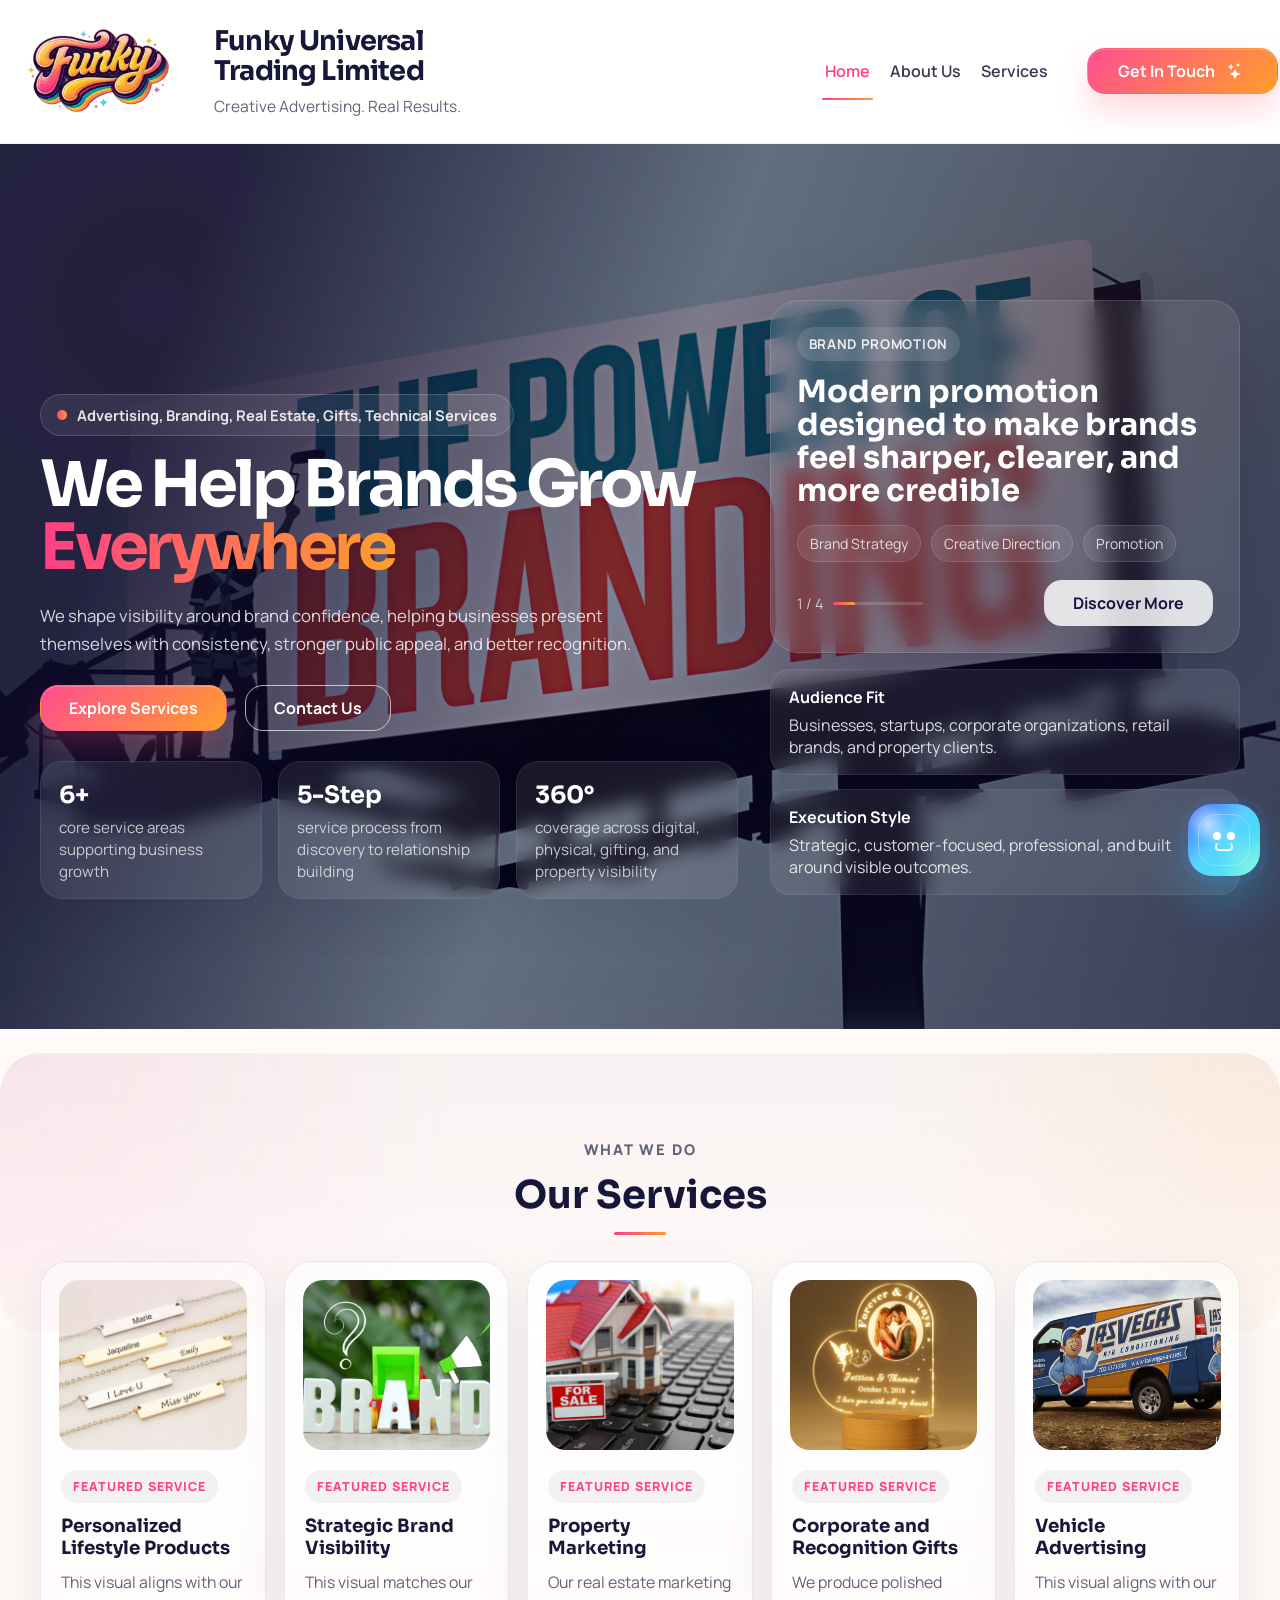
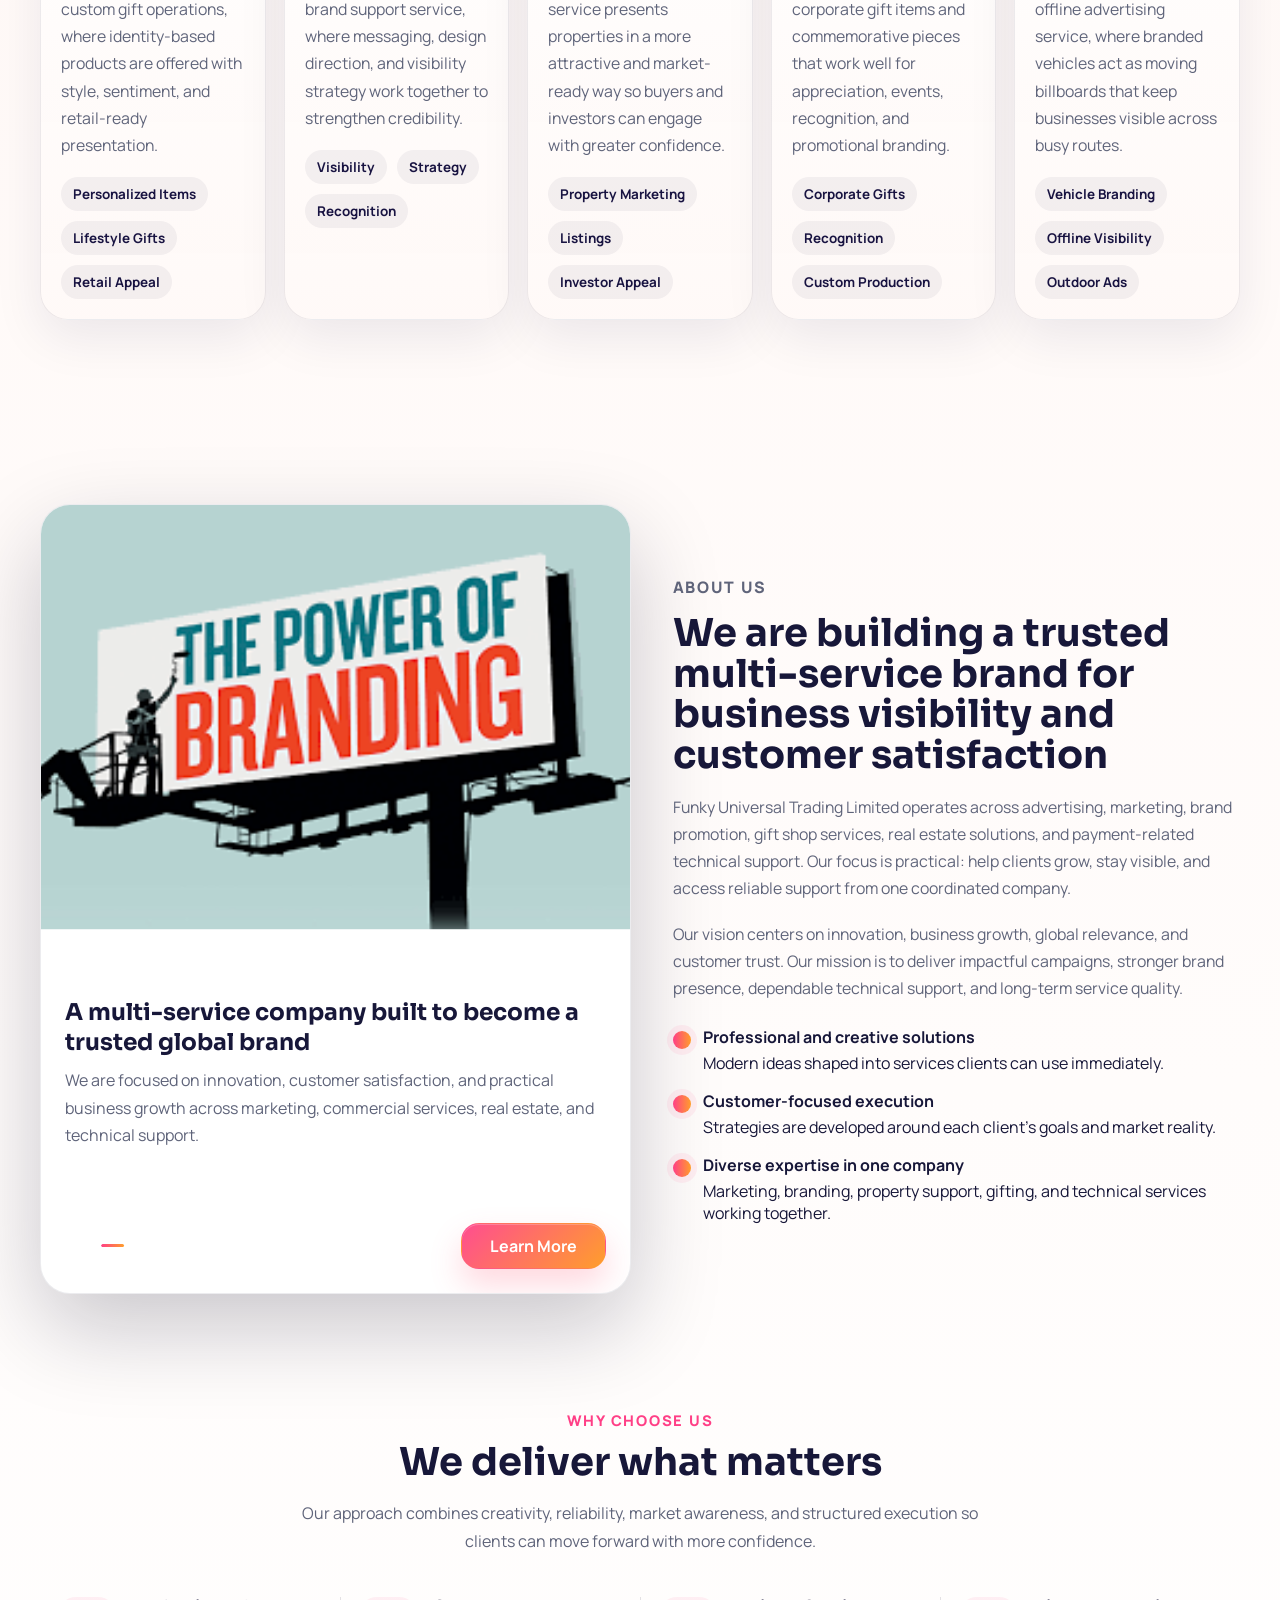
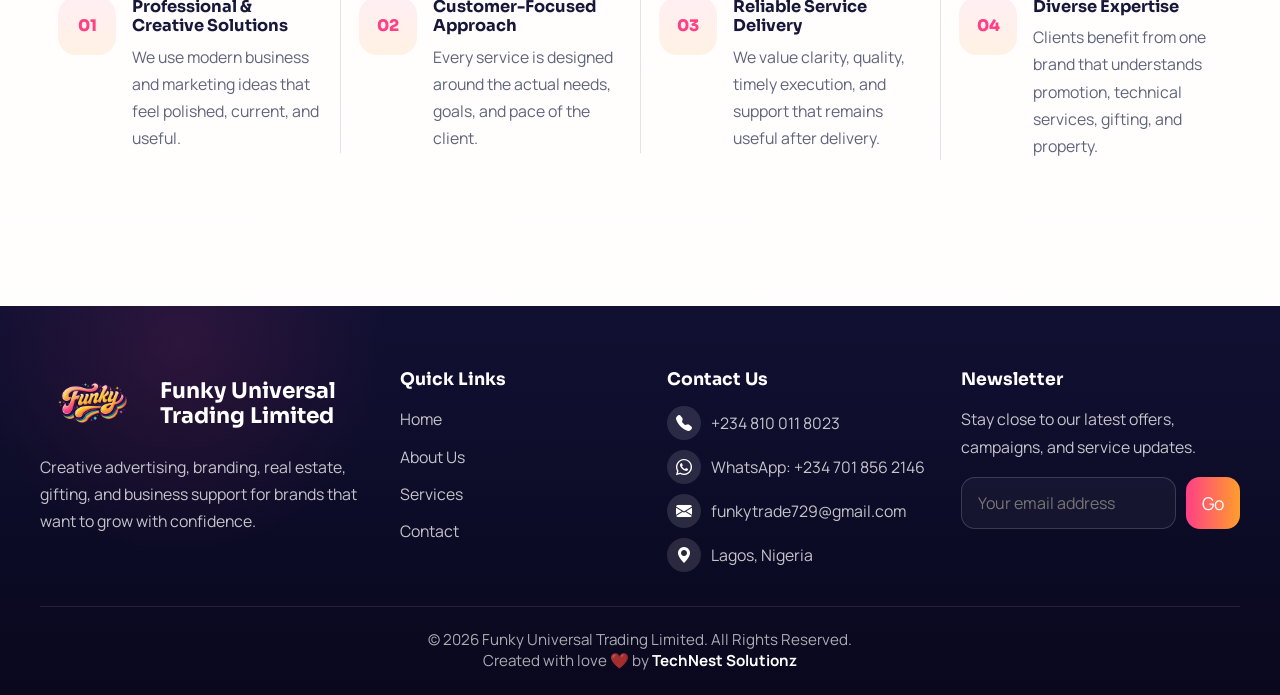
==== commit 1e3403cf: "commit" ====
--- a/index.html
+++ b/index.html
@@ -33,10 +33,9 @@
                     <a class="active" href="index.html">Home</a>
                     <a href="about.html">About Us</a>
                     <a href="services.html">Services</a>
-                    <a href="contact.html">Contact</a>
                 </nav>
 
-                <a class="cta cta-primary" href="contact.html">Get In Touch</a>
+                <a class="cta cta-primary" href="contact.html">Get In Touch <i class="bi bi-stars cta-icon" aria-hidden="true"></i></a>
             </div>
         </div>
     </header>
--- a/styles.css
+++ b/styles.css
@@ -132,18 +132,20 @@
 .nav-panel {
   display: flex;
   align-items: center;
-  gap: 22px;
+  justify-content: flex-end;
+  gap: 12px;
+  flex: 1 1 auto;
   margin-left: auto;
 }
 
 .nav-links {
   display: flex;
   align-items: center;
-  justify-content: flex-start;
-  gap: 12px;
+  justify-content: flex-end;
+  gap: 14px;
   font-size: 1rem;
   font-weight: 600;
-  width: min(100%, 520px);
+  width: auto;
 }
 
 .nav-links a {
@@ -173,22 +175,38 @@
   align-items: center;
   justify-content: center;
   gap: 12px;
-  padding: 13px 30px;
-  border: 0;
-  border-radius: 16px;
+  padding: 14px 28px;
+  border: 1px solid transparent;
+  border-radius: 18px;
   font-weight: 700;
+  line-height: 1;
+  white-space: nowrap;
   cursor: pointer;
   transition: transform 180ms ease, box-shadow 180ms ease, border-color 180ms ease;
 }
 
+.nav-panel .cta {
+  margin-left: 24px;
+  padding-inline: 30px 34px;
+}
+
+.cta-icon {
+  display: inline-flex;
+  align-items: center;
+  justify-content: center;
+  font-size: 1rem;
+}
+
 .cta:hover {
   transform: translateY(-2px);
 }
 
 .cta-primary {
   color: #fff;
-  background: linear-gradient(90deg, var(--pink), var(--orange));
-  box-shadow: 0 14px 28px rgba(255, 93, 120, 0.22);
+  background: linear-gradient(135deg, #ff4d90, #ff9e2c);
+  box-shadow:
+    0 16px 32px rgba(255, 93, 120, 0.24),
+    inset 0 1px 0 rgba(255, 255, 255, 0.22);
 }
 
 .cta-secondary {
@@ -1921,7 +1939,9 @@
     right: 0;
     top: calc(100% + 10px);
     display: grid;
+    justify-content: stretch;
     gap: 16px;
+    flex: initial;
     padding: 18px;
     border-radius: 24px;
     background: rgba(255, 255, 255, 0.98);
@@ -1966,6 +1986,7 @@
   }
 
   .nav-panel .cta {
+    margin-left: 0;
     width: 100%;
   }
 
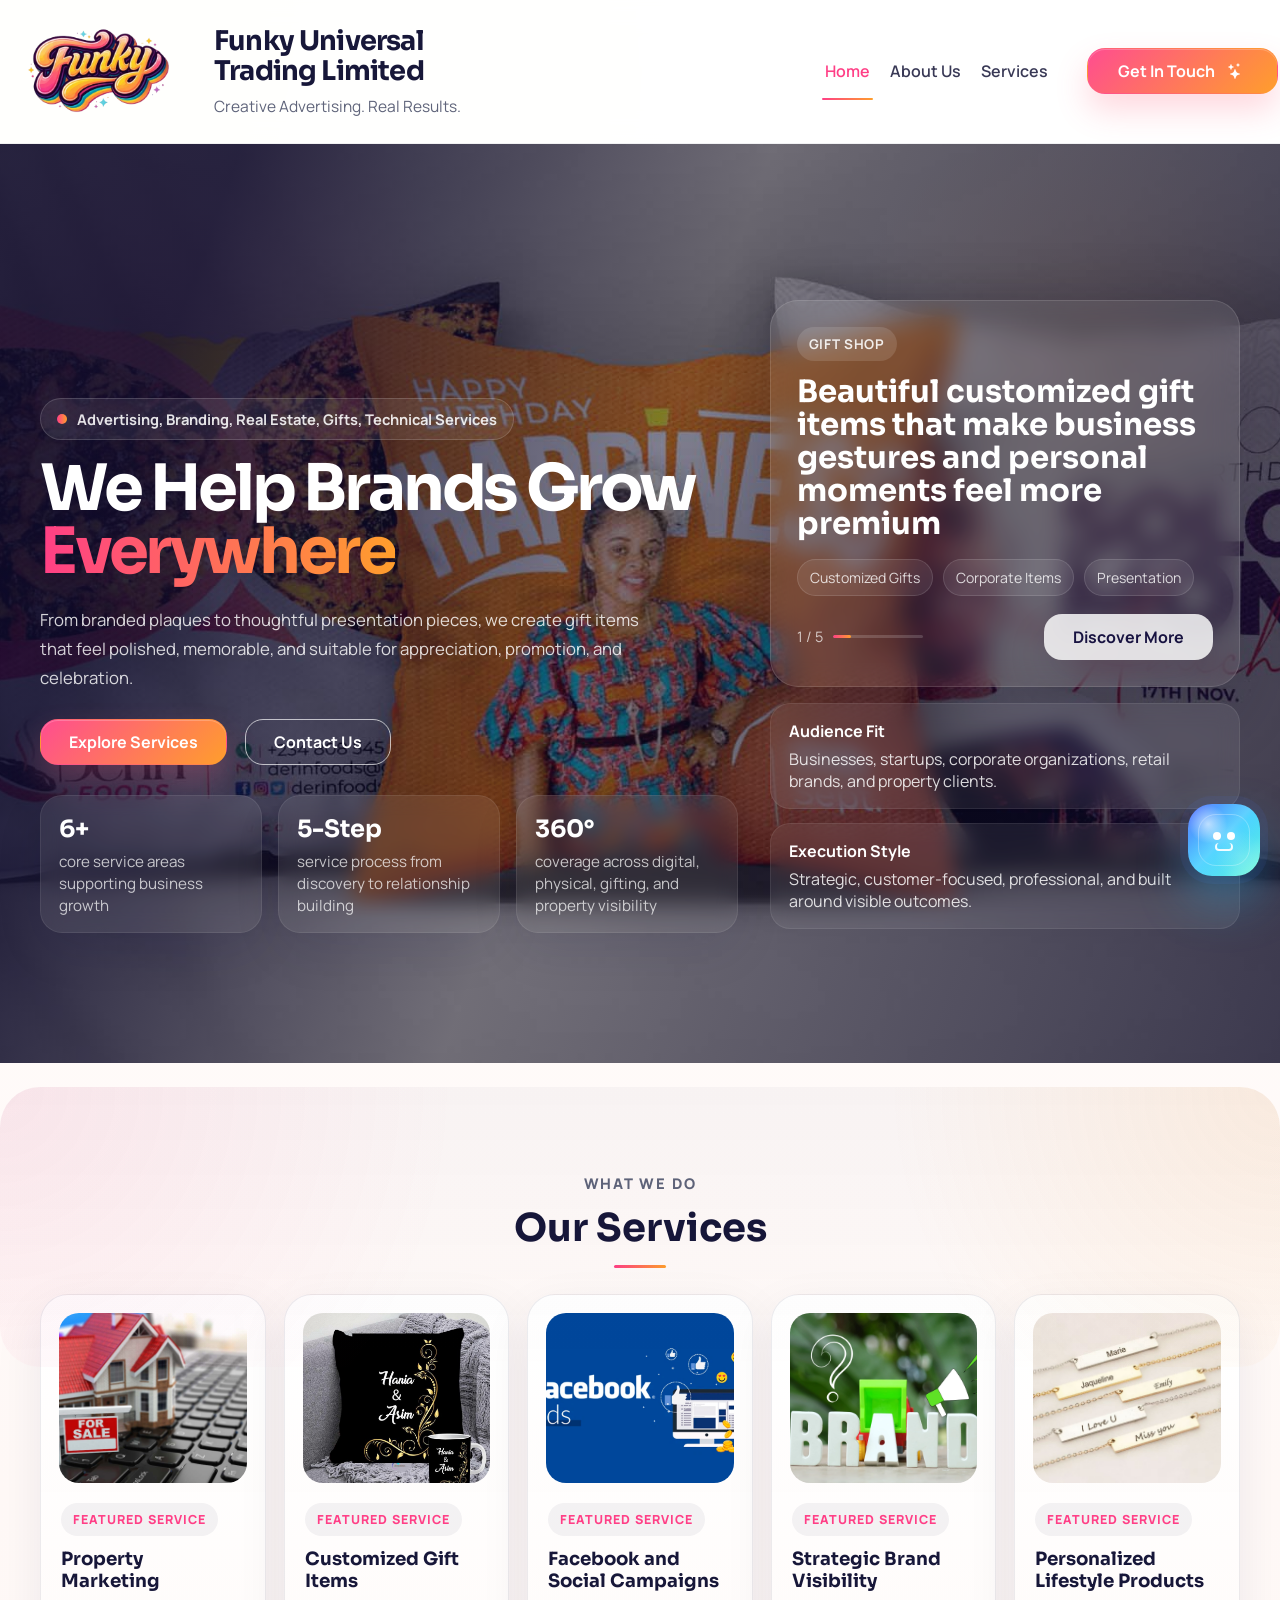
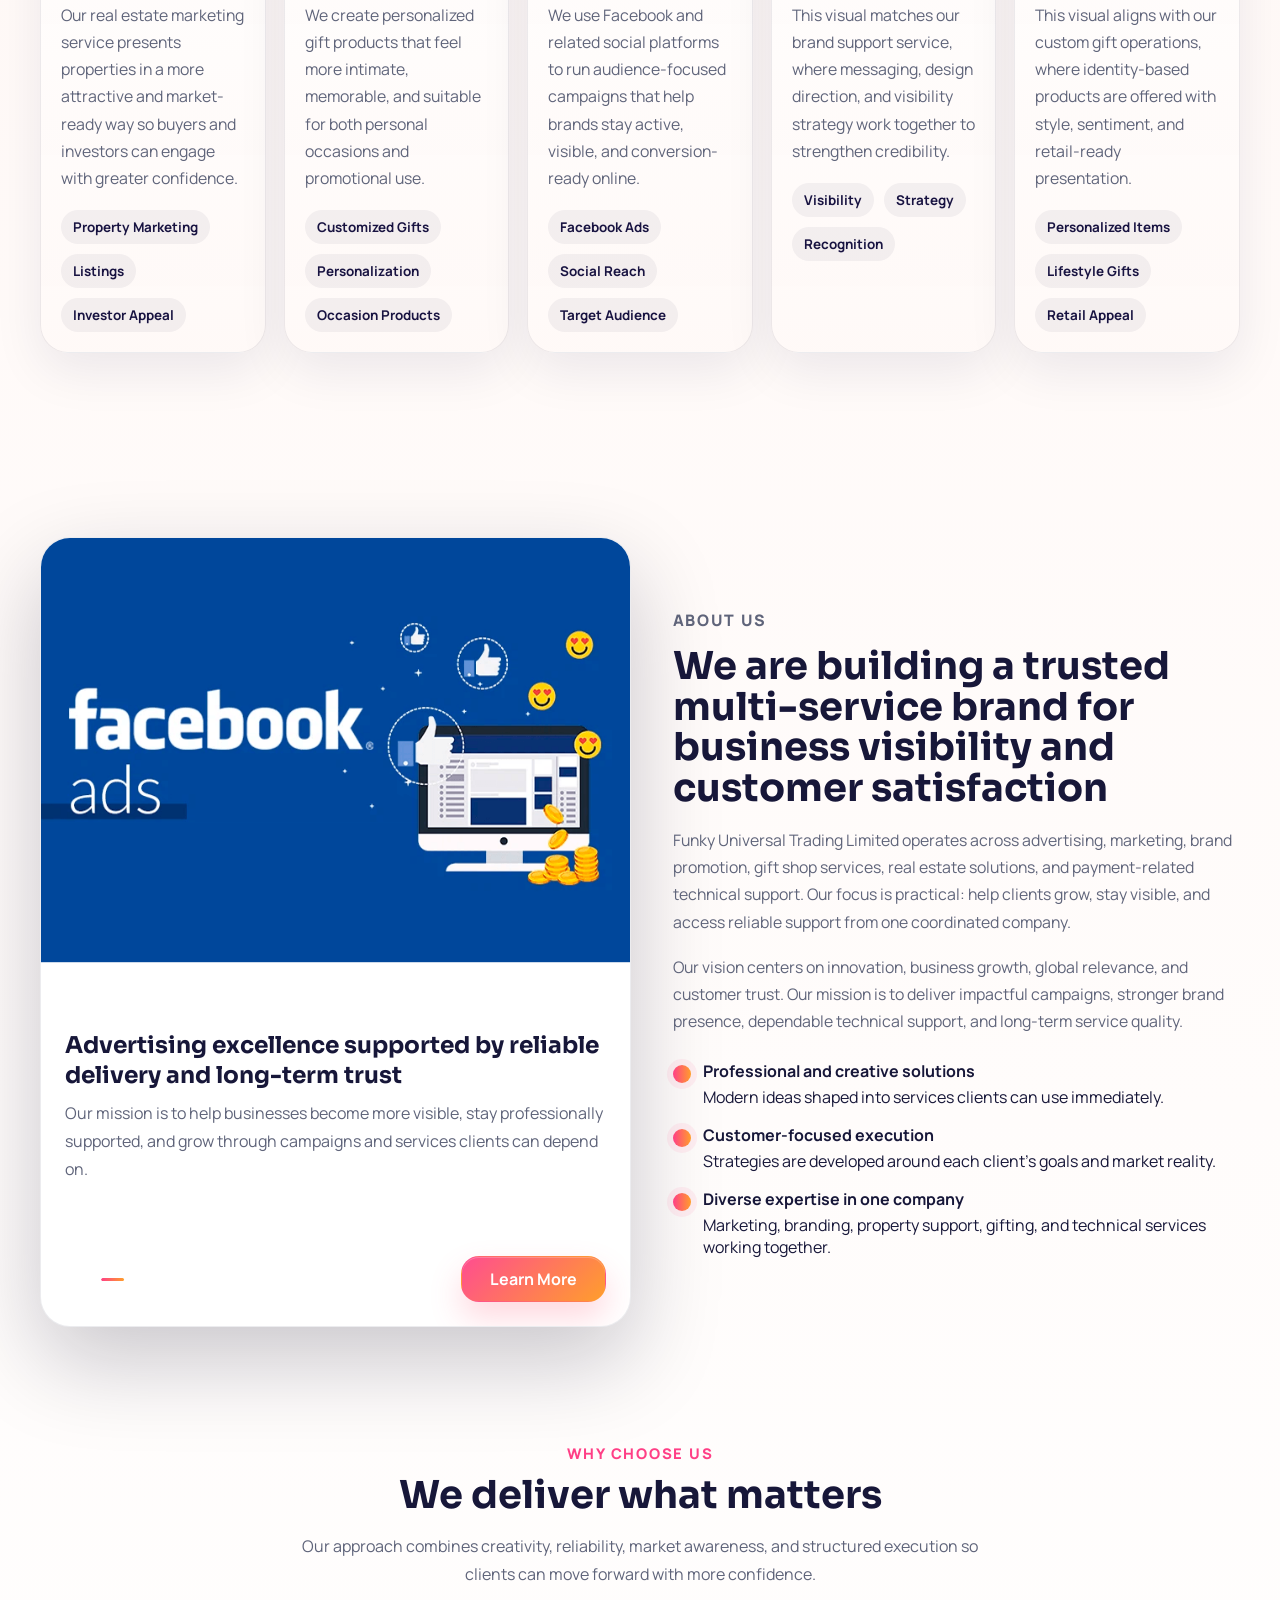
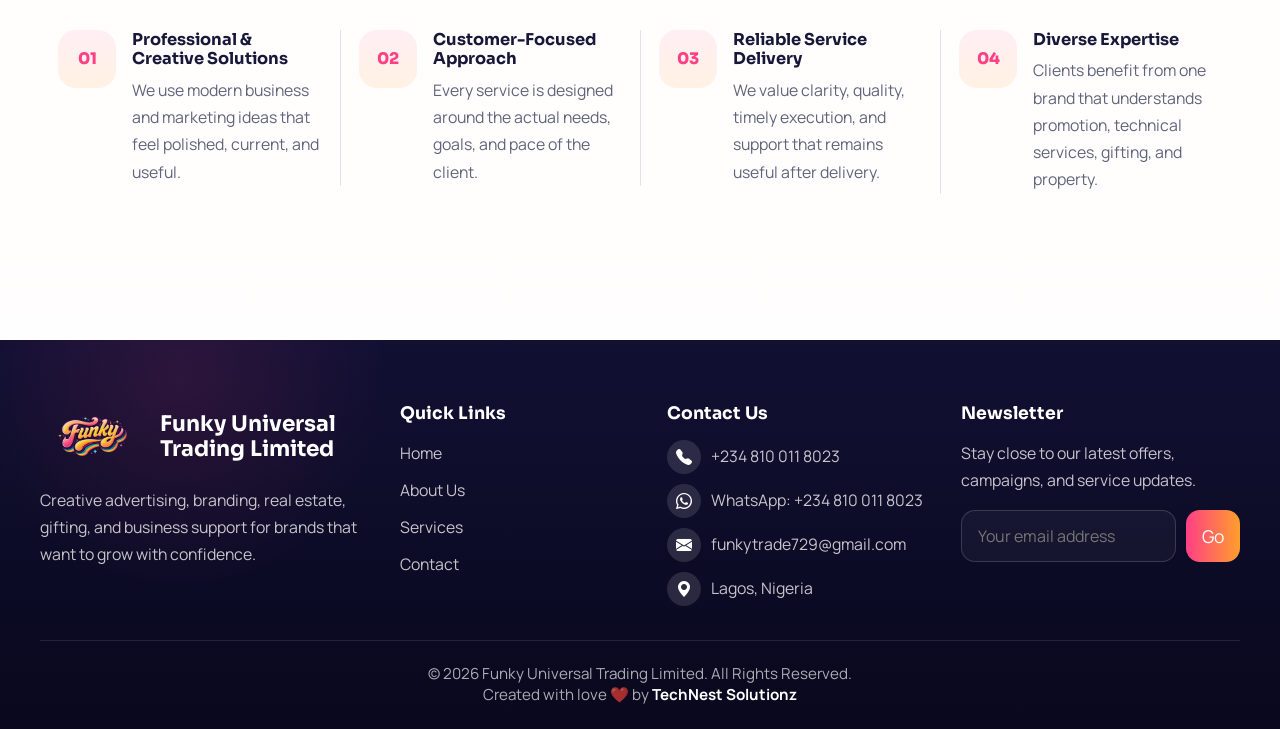
==== commit 59fcdd12: "commit" ====
--- a/index.html
+++ b/index.html
@@ -1,323 +1,483 @@
-<!DOCTYPE html>
+<!doctype html>
 <html lang="en">
-
-<head>
-    <meta charset="UTF-8">
-    <meta name="viewport" content="width=device-width, initial-scale=1.0">
+  <head>
+    <meta charset="UTF-8" />
+    <meta name="viewport" content="width=device-width, initial-scale=1.0" />
     <title>Funky Universal Trading Limited | Home</title>
-    <link rel="icon" type="image/png" href="./funky_logo2.png">
-    <link rel="preconnect" href="https://fonts.googleapis.com">
-    <link rel="preconnect" href="https://fonts.gstatic.com" crossorigin>
-    <link href="https://fonts.googleapis.com/css2?family=Manrope:wght@400;500;600;700;800&family=Sora:wght@400;600;700;800&display=swap" rel="stylesheet">
-    <link rel="stylesheet" href="https://cdn.jsdelivr.net/npm/bootstrap-icons@1.11.3/font/bootstrap-icons.min.css">
-    <link rel="stylesheet" href="styles.css">
-</head>
-
-<body>
+    <link rel="icon" type="image/png" href="./funky_logo2.png" />
+    <link rel="preconnect" href="https://fonts.googleapis.com" />
+    <link rel="preconnect" href="https://fonts.gstatic.com" crossorigin />
+    <link
+      href="https://fonts.googleapis.com/css2?family=Manrope:wght@400;500;600;700;800&family=Sora:wght@400;600;700;800&display=swap"
+      rel="stylesheet"
+    />
+    <link
+      rel="stylesheet"
+      href="https://cdn.jsdelivr.net/npm/bootstrap-icons@1.11.3/font/bootstrap-icons.min.css"
+    />
+    <link rel="stylesheet" href="styles.css" />
+  </head>
+
+  <body>
     <header class="site-header">
-        <div class="container nav-bar">
-            <a class="brand" href="index.html">
-                <img class="brand-logo" src="./funky_logo2.png" alt="Funky Universal Trading Limited logo" loading="eager">
-                <div class="brand-copy">
-                    <h1>Funky Universal<br>Trading Limited</h1>
-                    <p>Creative Advertising. Real Results.</p>
+      <div class="container nav-bar">
+        <a class="brand" href="index.html">
+          <img
+            class="brand-logo"
+            src="./funky_logo2.png"
+            alt="Funky Universal Trading Limited logo"
+            loading="eager"
+          />
+          <div class="brand-copy">
+            <h1>Funky Universal<br />Trading Limited</h1>
+            <p>Creative Advertising. Real Results.</p>
+          </div>
+        </a>
+
+        <button
+          class="nav-toggle"
+          type="button"
+          data-nav-toggle
+          aria-expanded="false"
+          aria-controls="site-nav"
+        >
+          <span></span><span></span><span></span>
+        </button>
+
+        <div class="nav-panel">
+          <nav class="nav-links" id="site-nav" aria-label="Primary">
+            <a class="active" href="index.html">Home</a>
+            <a href="about.html">About Us</a>
+            <a href="services.html">Services</a>
+          </nav>
+
+          <a class="cta cta-primary" href="contact.html"
+            >Get In Touch <i class="bi bi-stars cta-icon" aria-hidden="true"></i
+          ></a>
+        </div>
+      </div>
+    </header>
+
+    <main>
+      <section class="hero" id="home" data-carousel="hero">
+        <div class="hero-media" data-carousel-media></div>
+        <div class="hero-overlay"></div>
+        <div class="container hero-grid">
+          <div class="hero-copy">
+            <div class="eyebrow-badge">
+              Advertising, Branding, Real Estate, Gifts, Technical Services
+            </div>
+            <h2>We Help Brands Grow <span class="accent">Everywhere</span></h2>
+            <p class="truncate-3" data-carousel-text>
+              Funky Universal Trading Limited is a multi-service company helping
+              businesses grow through online advertising, offline campaigns,
+              brand promotion, real estate solutions, gift shop services, and
+              reliable payment-related technical support.
+            </p>
+            <div class="hero-actions">
+              <a class="cta cta-primary" href="services.html"
+                >Explore Services</a
+              >
+              <a class="cta cta-secondary" href="contact.html">Contact Us</a>
+            </div>
+
+            <div class="hero-metrics">
+              <div class="metric-card">
+                <strong>6+</strong>
+                <span>core service areas supporting business growth</span>
+              </div>
+              <div class="metric-card">
+                <strong>5-Step</strong>
+                <span
+                  >service process from discovery to relationship building</span
+                >
+              </div>
+              <div class="metric-card">
+                <strong>360°</strong>
+                <span
+                  >coverage across digital, physical, gifting, and property
+                  visibility</span
+                >
+              </div>
+            </div>
+          </div>
+
+          <div class="hero-side">
+            <div class="hero-spotlight">
+              <span class="carousel-kicker" data-carousel-tag></span>
+              <h3 data-carousel-title></h3>
+              <div class="carousel-chip-row" data-carousel-chips></div>
+              <div class="carousel-meta">
+                <div class="carousel-progress">
+                  <span data-carousel-count></span>
+                  <span class="progress-line"
+                    ><span data-carousel-progress></span
+                  ></span>
                 </div>
-            </a>
-
-            <button class="nav-toggle" type="button" data-nav-toggle aria-expanded="false" aria-controls="site-nav">
-        <span></span><span></span><span></span>
+                <a class="cta cta-soft" href="about.html">Discover More</a>
+              </div>
+            </div>
+
+            <div class="hero-side-grid" aria-hidden="true">
+              <div class="mini-card">
+                <strong>Audience Fit</strong> Businesses, startups, corporate
+                organizations, retail brands, and property clients.
+              </div>
+              <div class="mini-card">
+                <strong>Execution Style</strong> Strategic, customer-focused,
+                professional, and built around visible outcomes.
+              </div>
+            </div>
+          </div>
+        </div>
+      </section>
+
+      <section id="services" class="services-showcase">
+        <div class="container">
+          <div class="section-head">
+            <p class="eyebrow">What We Do</p>
+            <h3>Our Services</h3>
+            <div class="underline"></div>
+          </div>
+
+          <div class="services-grid" data-random-services data-count="5"></div>
+        </div>
+      </section>
+
+      <section id="about">
+        <div class="container about-grid">
+          <div class="about-story-shell" data-carousel="about">
+            <div class="about-story-media" data-carousel-media></div>
+            <div class="about-story-caption">
+              <span class="carousel-kicker" data-carousel-tag></span>
+              <h4 data-carousel-title></h4>
+              <p data-carousel-text></p>
+              <div class="carousel-chip-row" data-carousel-chips></div>
+              <div class="carousel-meta">
+                <div class="carousel-progress">
+                  <span data-carousel-count></span>
+                  <span class="progress-line"
+                    ><span data-carousel-progress></span
+                  ></span>
+                </div>
+                <a class="cta cta-primary" href="about.html">Learn More</a>
+              </div>
+            </div>
+          </div>
+
+          <div class="about-copy">
+            <p class="eyebrow">About Us</p>
+            <h3>
+              We are building a trusted multi-service brand for business
+              visibility and customer satisfaction
+            </h3>
+            <p>
+              Funky Universal Trading Limited operates across advertising,
+              marketing, brand promotion, gift shop services, real estate
+              solutions, and payment-related technical support. Our focus is
+              practical: help clients grow, stay visible, and access reliable
+              support from one coordinated company.
+            </p>
+            <p>
+              Our vision centers on innovation, business growth, global
+              relevance, and customer trust. Our mission is to deliver impactful
+              campaigns, stronger brand presence, dependable technical support,
+              and long-term service quality.
+            </p>
+
+            <div class="about-points">
+              <div class="about-point">
+                <span aria-hidden="true"></span>
+                <div>
+                  <strong>Professional and creative solutions</strong> Modern
+                  ideas shaped into services clients can use immediately.
+                </div>
+              </div>
+              <div class="about-point">
+                <span aria-hidden="true"></span>
+                <div>
+                  <strong>Customer-focused execution</strong> Strategies are
+                  developed around each client’s goals and market reality.
+                </div>
+              </div>
+              <div class="about-point">
+                <span aria-hidden="true"></span>
+                <div>
+                  <strong>Diverse expertise in one company</strong> Marketing,
+                  branding, property support, gifting, and technical services
+                  working together.
+                </div>
+              </div>
+            </div>
+          </div>
+        </div>
+      </section>
+
+      <section class="why" id="why-us">
+        <div class="container">
+          <div class="section-head">
+            <p class="eyebrow">Why Choose Us</p>
+            <h3>We deliver what matters</h3>
+            <p>
+              Our approach combines creativity, reliability, market awareness,
+              and structured execution so clients can move forward with more
+              confidence.
+            </p>
+          </div>
+
+          <div class="why-strip">
+            <article class="why-item">
+              <div class="why-icon">01</div>
+              <div>
+                <h4>Professional & Creative Solutions</h4>
+                <p>
+                  We use modern business and marketing ideas that feel polished,
+                  current, and useful.
+                </p>
+              </div>
+            </article>
+            <article class="why-item">
+              <div class="why-icon">02</div>
+              <div>
+                <h4>Customer-Focused Approach</h4>
+                <p>
+                  Every service is designed around the actual needs, goals, and
+                  pace of the client.
+                </p>
+              </div>
+            </article>
+            <article class="why-item">
+              <div class="why-icon">03</div>
+              <div>
+                <h4>Reliable Service Delivery</h4>
+                <p>
+                  We value clarity, quality, timely execution, and support that
+                  remains useful after delivery.
+                </p>
+              </div>
+            </article>
+            <article class="why-item">
+              <div class="why-icon">04</div>
+              <div>
+                <h4>Diverse Expertise</h4>
+                <p>
+                  Clients benefit from one brand that understands promotion,
+                  technical services, gifting, and property.
+                </p>
+              </div>
+            </article>
+          </div>
+        </div>
+      </section>
+    </main>
+
+    <footer class="site-footer">
+      <div class="container">
+        <div class="footer-grid">
+          <div class="footer-column">
+            <div class="footer-brand">
+              <img src="./funky_logo2.png" alt="Funky logo" loading="eager" />
+              <strong>Funky Universal<br />Trading Limited</strong>
+            </div>
+            <p>
+              Creative advertising, branding, real estate, gifting, and business
+              support for brands that want to grow with confidence.
+            </p>
+          </div>
+
+          <div class="footer-column">
+            <h5>Quick Links</h5>
+            <ul>
+              <li><a href="index.html">Home</a></li>
+              <li><a href="about.html">About Us</a></li>
+              <li><a href="services.html">Services</a></li>
+              <li><a href="contact.html">Contact</a></li>
+            </ul>
+          </div>
+
+          <div class="footer-column">
+            <h5>Contact Us</h5>
+            <ul>
+              <li>
+                <span class="contact-inline-icon"
+                  ><i class="bi bi-telephone-fill"></i></span
+                ><a href="tel:+2348100118023">+234 810 011 8023</a>
+              </li>
+              <li>
+                <span class="contact-inline-icon"
+                  ><i class="bi bi-whatsapp"></i></span
+                ><a href="https://wa.me/2347018562146"
+                  >WhatsApp: +234 810 011 8023</a
+                >
+              </li>
+              <li>
+                <span class="contact-inline-icon"
+                  ><i class="bi bi-envelope-fill"></i></span
+                ><a href="mailto:funkytrade729@gmail.com"
+                  >funkytrade729@gmail.com</a
+                >
+              </li>
+              <li>
+                <span class="contact-inline-icon"
+                  ><i class="bi bi-geo-alt-fill"></i></span
+                >Lagos, Nigeria
+              </li>
+            </ul>
+          </div>
+
+          <div class="footer-column">
+            <h5>Newsletter</h5>
+            <p>
+              Stay close to our latest offers, campaigns, and service updates.
+            </p>
+            <form class="newsletter">
+              <label class="visually-hidden" for="newsletter-home"
+                >Email address</label
+              >
+              <input
+                id="newsletter-home"
+                type="email"
+                placeholder="Your email address"
+                aria-label="Email address"
+              />
+              <button type="submit" aria-label="Subscribe">Go</button>
+            </form>
+          </div>
+        </div>
+
+        <div class="footer-bottom">
+          © 2026 Funky Universal Trading Limited. All Rights Reserved.<br />Created
+          with love ❤️ by
+          <a
+            href="https://technest-gules.vercel.app"
+            target="_blank"
+            rel="noopener noreferrer"
+            >TechNest Solutionz</a
+          >
+        </div>
+      </div>
+    </footer>
+
+    <div class="modal" data-promo-modal aria-hidden="true">
+      <div class="modal-backdrop" data-modal-close></div>
+      <div
+        class="modal-card"
+        role="dialog"
+        aria-modal="true"
+        aria-label="Featured company spotlight"
+      >
+        <button
+          class="modal-close"
+          type="button"
+          data-modal-close
+          aria-label="Close modal"
+        >
+          ×
+        </button>
+        <div class="modal-visual">
+          <img
+            data-modal-image
+            src="./funky_logo2.png"
+            alt="Featured company image"
+          />
+        </div>
+        <div class="modal-copy">
+          <span class="modal-kicker" data-modal-tag></span>
+          <h3 data-modal-title></h3>
+          <p data-modal-text></p>
+          <div class="modal-actions">
+            <a class="cta cta-primary" href="services.html">View Services</a>
+            <a class="cta cta-soft" href="contact.html">Start a Conversation</a>
+          </div>
+        </div>
+      </div>
+    </div>
+
+    <div class="support-bot" data-support-bot>
+      <button
+        class="support-bot-toggle"
+        type="button"
+        data-bot-toggle
+        aria-label="Open AI assistant"
+      >
+        <span class="bot-face" aria-hidden="true"
+          ><span class="bot-mouth"></span
+        ></span>
       </button>
-
-            <div class="nav-panel">
-                <nav class="nav-links" id="site-nav" aria-label="Primary">
-                    <a class="active" href="index.html">Home</a>
-                    <a href="about.html">About Us</a>
-                    <a href="services.html">Services</a>
-                </nav>
-
-                <a class="cta cta-primary" href="contact.html">Get In Touch <i class="bi bi-stars cta-icon" aria-hidden="true"></i></a>
-            </div>
-        </div>
-    </header>
-
-    <main>
-        <section class="hero" id="home" data-carousel="hero">
-            <div class="hero-media" data-carousel-media></div>
-            <div class="hero-overlay"></div>
-            <div class="container hero-grid">
-                <div class="hero-copy">
-                    <div class="eyebrow-badge">Advertising, Branding, Real Estate, Gifts, Technical Services</div>
-                    <h2>We Help Brands Grow <span class="accent">Everywhere</span></h2>
-                    <p class="truncate-3" data-carousel-text>
-                        Funky Universal Trading Limited is a multi-service company helping businesses grow through online advertising, offline campaigns, brand promotion, real estate solutions, gift shop services, and reliable payment-related technical support.
-                    </p>
-                    <div class="hero-actions">
-                        <a class="cta cta-primary" href="services.html">Explore Services</a>
-                        <a class="cta cta-secondary" href="contact.html">Contact Us</a>
-                    </div>
-
-                    <div class="hero-metrics">
-                        <div class="metric-card">
-                            <strong>6+</strong>
-                            <span>core service areas supporting business growth</span>
-                        </div>
-                        <div class="metric-card">
-                            <strong>5-Step</strong>
-                            <span>service process from discovery to relationship building</span>
-                        </div>
-                        <div class="metric-card">
-                            <strong>360°</strong>
-                            <span>coverage across digital, physical, gifting, and property visibility</span>
-                        </div>
-                    </div>
-                </div>
-
-                <div class="hero-side">
-                    <div class="hero-spotlight">
-                        <span class="carousel-kicker" data-carousel-tag></span>
-                        <h3 data-carousel-title></h3>
-                        <div class="carousel-chip-row" data-carousel-chips></div>
-                        <div class="carousel-meta">
-                            <div class="carousel-progress">
-                                <span data-carousel-count></span>
-                                <span class="progress-line"><span data-carousel-progress></span></span>
-                            </div>
-                            <a class="cta cta-soft" href="about.html">Discover More</a>
-                        </div>
-                    </div>
-
-                    <div class="hero-side-grid" aria-hidden="true">
-                        <div class="mini-card">
-                            <strong>Audience Fit</strong> Businesses, startups, corporate organizations, retail brands, and property clients.
-                        </div>
-                        <div class="mini-card">
-                            <strong>Execution Style</strong> Strategic, customer-focused, professional, and built around visible outcomes.
-                        </div>
-                    </div>
-                </div>
-            </div>
-        </section>
-
-        <section id="services" class="services-showcase">
-            <div class="container">
-                <div class="section-head">
-                    <p class="eyebrow">What We Do</p>
-                    <h3>Our Services</h3>
-                    <div class="underline"></div>
-                </div>
-
-
-
-                <div class="services-grid" data-random-services data-count="5"></div>
-            </div>
-        </section>
-
-        <section id="about">
-            <div class="container about-grid">
-                <div class="about-story-shell" data-carousel="about">
-                    <div class="about-story-media" data-carousel-media></div>
-                    <div class="about-story-caption">
-                        <span class="carousel-kicker" data-carousel-tag></span>
-                        <h4 data-carousel-title></h4>
-                        <p data-carousel-text></p>
-                        <div class="carousel-chip-row" data-carousel-chips></div>
-                        <div class="carousel-meta">
-                            <div class="carousel-progress">
-                                <span data-carousel-count></span>
-                                <span class="progress-line"><span data-carousel-progress></span></span>
-                            </div>
-                            <a class="cta cta-primary" href="about.html">Learn More</a>
-                        </div>
-                    </div>
-                </div>
-
-                <div class="about-copy">
-                    <p class="eyebrow">About Us</p>
-                    <h3>We are building a trusted multi-service brand for business visibility and customer satisfaction</h3>
-                    <p>
-                        Funky Universal Trading Limited operates across advertising, marketing, brand promotion, gift shop services, real estate solutions, and payment-related technical support. Our focus is practical: help clients grow, stay visible, and access reliable support
-                        from one coordinated company.
-                    </p>
-                    <p>
-                        Our vision centers on innovation, business growth, global relevance, and customer trust. Our mission is to deliver impactful campaigns, stronger brand presence, dependable technical support, and long-term service quality.
-                    </p>
-
-                    <div class="about-points">
-                        <div class="about-point">
-                            <span aria-hidden="true"></span>
-                            <div>
-                                <strong>Professional and creative solutions</strong> Modern ideas shaped into services clients can use immediately.
-                            </div>
-                        </div>
-                        <div class="about-point">
-                            <span aria-hidden="true"></span>
-                            <div>
-                                <strong>Customer-focused execution</strong> Strategies are developed around each client’s goals and market reality.
-                            </div>
-                        </div>
-                        <div class="about-point">
-                            <span aria-hidden="true"></span>
-                            <div>
-                                <strong>Diverse expertise in one company</strong> Marketing, branding, property support, gifting, and technical services working together.
-                            </div>
-                        </div>
-                    </div>
-                </div>
-            </div>
-        </section>
-
-        <section class="why" id="why-us">
-            <div class="container">
-                <div class="section-head">
-                    <p class="eyebrow">Why Choose Us</p>
-                    <h3>We deliver what matters</h3>
-                    <p>
-                        Our approach combines creativity, reliability, market awareness, and structured execution so clients can move forward with more confidence.
-                    </p>
-                </div>
-
-                <div class="why-strip">
-                    <article class="why-item">
-                        <div class="why-icon">01</div>
-                        <div>
-                            <h4>Professional & Creative Solutions</h4>
-                            <p>We use modern business and marketing ideas that feel polished, current, and useful.</p>
-                        </div>
-                    </article>
-                    <article class="why-item">
-                        <div class="why-icon">02</div>
-                        <div>
-                            <h4>Customer-Focused Approach</h4>
-                            <p>Every service is designed around the actual needs, goals, and pace of the client.</p>
-                        </div>
-                    </article>
-                    <article class="why-item">
-                        <div class="why-icon">03</div>
-                        <div>
-                            <h4>Reliable Service Delivery</h4>
-                            <p>We value clarity, quality, timely execution, and support that remains useful after delivery.</p>
-                        </div>
-                    </article>
-                    <article class="why-item">
-                        <div class="why-icon">04</div>
-                        <div>
-                            <h4>Diverse Expertise</h4>
-                            <p>Clients benefit from one brand that understands promotion, technical services, gifting, and property.</p>
-                        </div>
-                    </article>
-                </div>
-            </div>
-        </section>
-    </main>
-
-    <footer class="site-footer">
-        <div class="container">
-            <div class="footer-grid">
-                <div class="footer-column">
-                    <div class="footer-brand">
-                        <img src="./funky_logo2.png" alt="Funky logo" loading="eager">
-                        <strong>Funky Universal<br>Trading Limited</strong>
-                    </div>
-                    <p>Creative advertising, branding, real estate, gifting, and business support for brands that want to grow with confidence.</p>
-                </div>
-
-                <div class="footer-column">
-                    <h5>Quick Links</h5>
-                    <ul>
-                        <li><a href="index.html">Home</a></li>
-                        <li><a href="about.html">About Us</a></li>
-                        <li><a href="services.html">Services</a></li>
-                        <li><a href="contact.html">Contact</a></li>
-                    </ul>
-                </div>
-
-                <div class="footer-column">
-                    <h5>Contact Us</h5>
-                    <ul>
-                        <li><span class="contact-inline-icon"><i class="bi bi-telephone-fill"></i></span><a href="tel:+2348100118023">+234 810 011 8023</a></li>
-                        <li><span class="contact-inline-icon"><i class="bi bi-whatsapp"></i></span><a href="https://wa.me/2347018562146">WhatsApp: +234 701 856 2146</a></li>
-                        <li><span class="contact-inline-icon"><i class="bi bi-envelope-fill"></i></span><a href="mailto:funkytrade729@gmail.com">funkytrade729@gmail.com</a></li>
-                        <li><span class="contact-inline-icon"><i class="bi bi-geo-alt-fill"></i></span>Lagos, Nigeria</li>
-                    </ul>
-                </div>
-
-                <div class="footer-column">
-                    <h5>Newsletter</h5>
-                    <p>Stay close to our latest offers, campaigns, and service updates.</p>
-                    <form class="newsletter">
-                        <label class="visually-hidden" for="newsletter-home">Email address</label>
-                        <input id="newsletter-home" type="email" placeholder="Your email address" aria-label="Email address">
-                        <button type="submit" aria-label="Subscribe">Go</button>
-                    </form>
-                </div>
-            </div>
-
-            <div class="footer-bottom">© 2026 Funky Universal Trading Limited. All Rights Reserved.<br>Created with love ❤️ by <a href="https://technest-gules.vercel.app" target="_blank" rel="noopener noreferrer">TechNest Solutionz</a></div>
-        </div>
-    </footer>
-
-    <div class="modal" data-promo-modal aria-hidden="true">
-        <div class="modal-backdrop" data-modal-close></div>
-        <div class="modal-card" role="dialog" aria-modal="true" aria-label="Featured company spotlight">
-            <button class="modal-close" type="button" data-modal-close aria-label="Close modal">×</button>
-            <div class="modal-visual">
-                <img data-modal-image src="./funky_logo2.png" alt="Featured company image">
-            </div>
-            <div class="modal-copy">
-                <span class="modal-kicker" data-modal-tag></span>
-                <h3 data-modal-title></h3>
-                <p data-modal-text></p>
-                <div class="modal-actions">
-                    <a class="cta cta-primary" href="services.html">View Services</a>
-                    <a class="cta cta-soft" href="contact.html">Start a Conversation</a>
-                </div>
-            </div>
-        </div>
+      <div class="support-bot-panel">
+        <div class="support-bot-head">
+          <div class="support-bot-head-main">
+            <div class="support-bot-avatar" aria-hidden="true">
+              <span class="bot-face"><span class="bot-mouth"></span></span>
+            </div>
+            <div>
+              <h4>Funky AI Assistant</h4>
+              <p>
+                Quick answers for services, products, contact, real estate, and
+                commercial support.
+              </p>
+            </div>
+          </div>
+          <button class="support-bot-close" type="button" data-bot-close>
+            ×
+          </button>
+        </div>
+        <div class="support-bot-questions">
+          <button class="bot-question" type="button" data-bot-key="services">
+            Services
+          </button>
+          <button class="bot-question" type="button" data-bot-key="products">
+            Products
+          </button>
+          <button class="bot-question" type="button" data-bot-key="real_estate">
+            Real Estate
+          </button>
+          <button class="bot-question" type="button" data-bot-key="payments">
+            Payments
+          </button>
+          <button class="bot-question" type="button" data-bot-key="process">
+            Process
+          </button>
+          <button class="bot-question" type="button" data-bot-key="contact">
+            Contact
+          </button>
+          <button class="bot-question" type="button" data-bot-key="pricing">
+            Pricing
+          </button>
+          <button class="bot-question" type="button" data-bot-key="turnaround">
+            Turnaround
+          </button>
+          <button class="bot-question" type="button" data-bot-key="audience">
+            Who We Serve
+          </button>
+          <button class="bot-question" type="button" data-bot-key="gifts">
+            Gift Services
+          </button>
+          <button class="bot-question" type="button" data-bot-key="advertising">
+            Advertising
+          </button>
+          <button class="bot-question" type="button" data-bot-key="location">
+            Location
+          </button>
+        </div>
+        <div class="support-bot-answer" data-bot-answer>
+          Select a question to see a quick answer. For direct discussion, use
+          the links below.
+        </div>
+        <div class="support-bot-links">
+          <a class="support-bot-link" href="https://wa.me/2347018562146"
+            >WhatsApp <span>→</span></a
+          >
+          <a class="support-bot-link" href="tel:+2348100118023"
+            >Call Us <span>→</span></a
+          >
+          <a class="support-bot-link" href="contact.html"
+            >Open Contact Page <span>→</span></a
+          >
+        </div>
+      </div>
     </div>
 
-    <div class="support-bot" data-support-bot>
-        <button class="support-bot-toggle" type="button" data-bot-toggle aria-label="Open AI assistant">
-      <span class="bot-face" aria-hidden="true"><span class="bot-mouth"></span></span>
-    </button>
-        <div class="support-bot-panel">
-            <div class="support-bot-head">
-                <div class="support-bot-head-main">
-                    <div class="support-bot-avatar" aria-hidden="true">
-                        <span class="bot-face"><span class="bot-mouth"></span></span>
-                    </div>
-                    <div>
-                        <h4>Funky AI Assistant</h4>
-                        <p>Quick answers for services, products, contact, real estate, and commercial support.</p>
-                    </div>
-                </div>
-                <button class="support-bot-close" type="button" data-bot-close>×</button>
-            </div>
-            <div class="support-bot-questions">
-                <button class="bot-question" type="button" data-bot-key="services">Services</button>
-                <button class="bot-question" type="button" data-bot-key="products">Products</button>
-                <button class="bot-question" type="button" data-bot-key="real_estate">Real Estate</button>
-                <button class="bot-question" type="button" data-bot-key="payments">Payments</button>
-                <button class="bot-question" type="button" data-bot-key="process">Process</button>
-                <button class="bot-question" type="button" data-bot-key="contact">Contact</button>
-                <button class="bot-question" type="button" data-bot-key="pricing">Pricing</button>
-                <button class="bot-question" type="button" data-bot-key="turnaround">Turnaround</button>
-                <button class="bot-question" type="button" data-bot-key="audience">Who We Serve</button>
-                <button class="bot-question" type="button" data-bot-key="gifts">Gift Services</button>
-                <button class="bot-question" type="button" data-bot-key="advertising">Advertising</button>
-                <button class="bot-question" type="button" data-bot-key="location">Location</button>
-            </div>
-            <div class="support-bot-answer" data-bot-answer>
-                Select a question to see a quick answer. For direct discussion, use the links below.
-            </div>
-            <div class="support-bot-links">
-                <a class="support-bot-link" href="https://wa.me/2347018562146">WhatsApp <span>→</span></a>
-                <a class="support-bot-link" href="tel:+2348100118023">Call Us <span>→</span></a>
-                <a class="support-bot-link" href="contact.html">Open Contact Page <span>→</span></a>
-            </div>
-        </div>
-    </div>
-
     <script src="site.js"></script>
-</body>
-
+  </body>
 </html>
--- a/styles.css
+++ b/styles.css
@@ -107,23 +107,24 @@
 
 .nav-toggle {
   display: none;
-  width: 52px;
-  height: 52px;
+  width: 44px;
+  height: 44px;
   margin-left: auto;
-  border: 1px solid rgba(23, 23, 57, 0.08);
-  border-radius: 16px;
-  background: #fff;
-  box-shadow: 0 12px 24px rgba(23, 23, 57, 0.08);
+  border: 0;
+  border-radius: 0;
+  background: transparent;
+  box-shadow: none;
   align-items: center;
   justify-content: center;
   flex-direction: column;
   gap: 5px;
   cursor: pointer;
+  padding: 0;
 }
 
 .nav-toggle span {
-  width: 22px;
-  height: 2px;
+  width: 24px;
+  height: 2.5px;
   border-radius: 999px;
   background: var(--purple);
   transition: transform 180ms ease, opacity 180ms ease;
@@ -1939,7 +1940,9 @@
     right: 0;
     top: calc(100% + 10px);
     display: grid;
+    justify-items: start;
     justify-content: stretch;
+    align-items: start;
     gap: 16px;
     flex: initial;
     padding: 18px;
@@ -1975,10 +1978,15 @@
     width: 100%;
     display: grid;
     gap: 10px;
+    justify-content: start;
+    align-items: start;
+    justify-items: start;
   }
 
   .nav-links a {
     padding: 10px 0;
+    justify-self: start;
+    text-align: left;
   }
 
   .nav-links a.active::after {
@@ -2286,30 +2294,111 @@
   }
 
   .support-bot-panel {
-    width: min(94vw, 330px);
-    border-radius: 22px;
+    right: 0;
+    bottom: 66px;
+    width: min(90vw, 300px);
+    max-height: min(68vh, 440px);
+    border-radius: 20px;
+    overflow-y: auto;
   }
 
   .support-bot-head {
-    padding: 14px 14px 12px;
+    gap: 10px;
+    padding: 12px 12px 10px;
+  }
+
+  .support-bot-avatar {
+    width: 42px;
+    height: 42px;
+    margin-right: 8px;
+    border-radius: 14px;
+  }
+
+  .support-bot-head h4 {
+    font-size: 0.95rem;
+  }
+
+  .support-bot-head p {
+    font-size: 0.76rem;
+    line-height: 1.4;
+  }
+
+  .support-bot-close {
+    width: 30px;
+    height: 30px;
+    border-radius: 10px;
+    font-size: 1rem;
   }
 
   .support-bot-questions {
-    padding: 12px 14px 0;
+    gap: 8px;
+    padding: 10px 12px 0;
   }
 
   .support-bot-answer {
-    margin: 12px 14px 0;
-    font-size: 0.84rem;
-    min-height: 72px;
+    margin: 10px 12px 0;
+    padding: 12px 12px 12px 18px;
+    font-size: 0.76rem;
+    line-height: 1.55;
+    min-height: 56px;
   }
 
   .support-bot-links {
-    padding: 0 14px 14px;
+    gap: 8px;
+    padding: 0 12px 12px;
   }
 
   .bot-question,
   .support-bot-link {
-    font-size: 0.82rem;
-  }
-}
+    font-size: 0.75rem;
+  }
+
+  .bot-question {
+    padding: 8px 10px;
+    border-radius: 12px;
+  }
+
+  .support-bot-link {
+    padding: 10px 12px;
+    border-radius: 14px;
+  }
+
+  .support-bot-toggle {
+    width: 58px;
+    height: 58px;
+    border-radius: 20px;
+  }
+
+  .support-bot-toggle::before {
+    inset: 8px;
+    border-radius: 14px;
+  }
+
+  .bot-face {
+    width: 28px;
+    height: 28px;
+  }
+
+  .bot-face::before,
+  .bot-face::after {
+    top: 7px;
+    width: 6px;
+    height: 6px;
+  }
+
+  .bot-face::before {
+    left: 5px;
+  }
+
+  .bot-face::after {
+    right: 5px;
+  }
+
+  .bot-mouth {
+    left: 7px;
+    right: 7px;
+    bottom: 5px;
+    height: 6px;
+    border-width: 1.8px;
+  }
+}
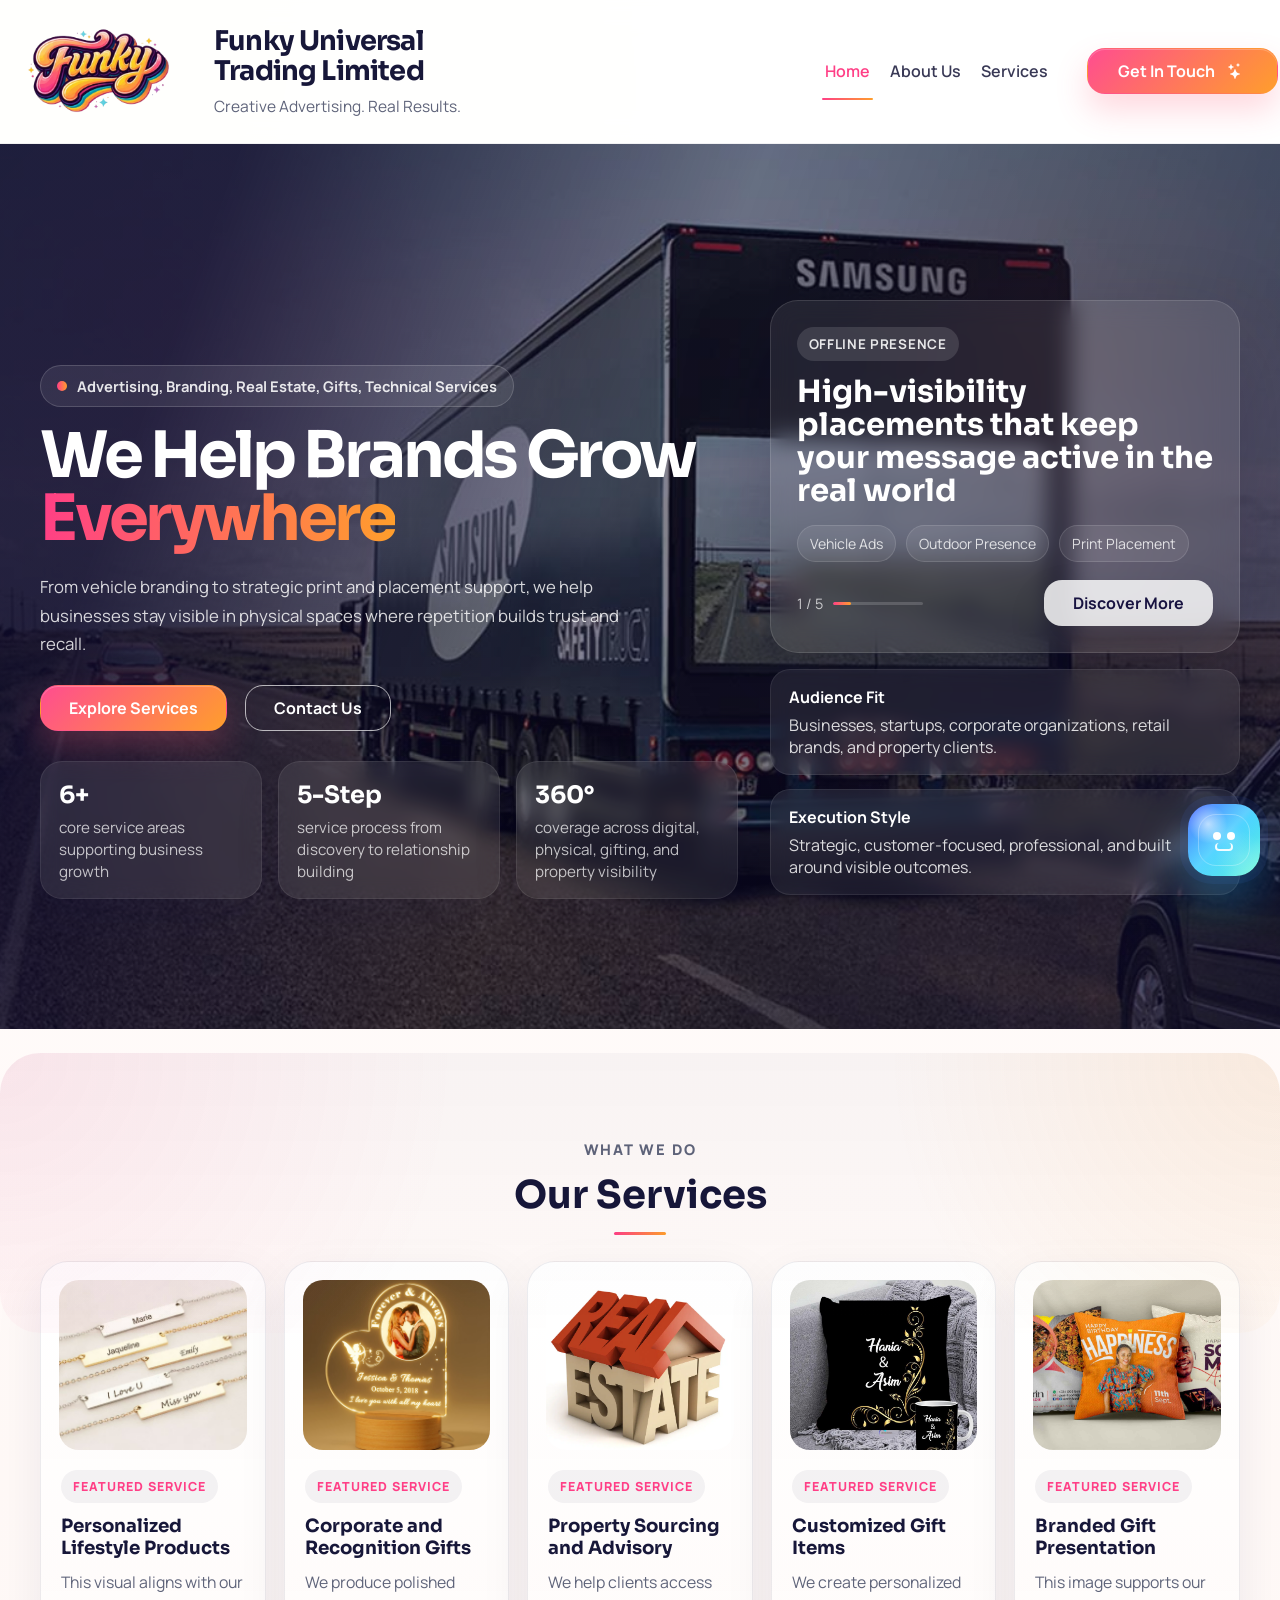
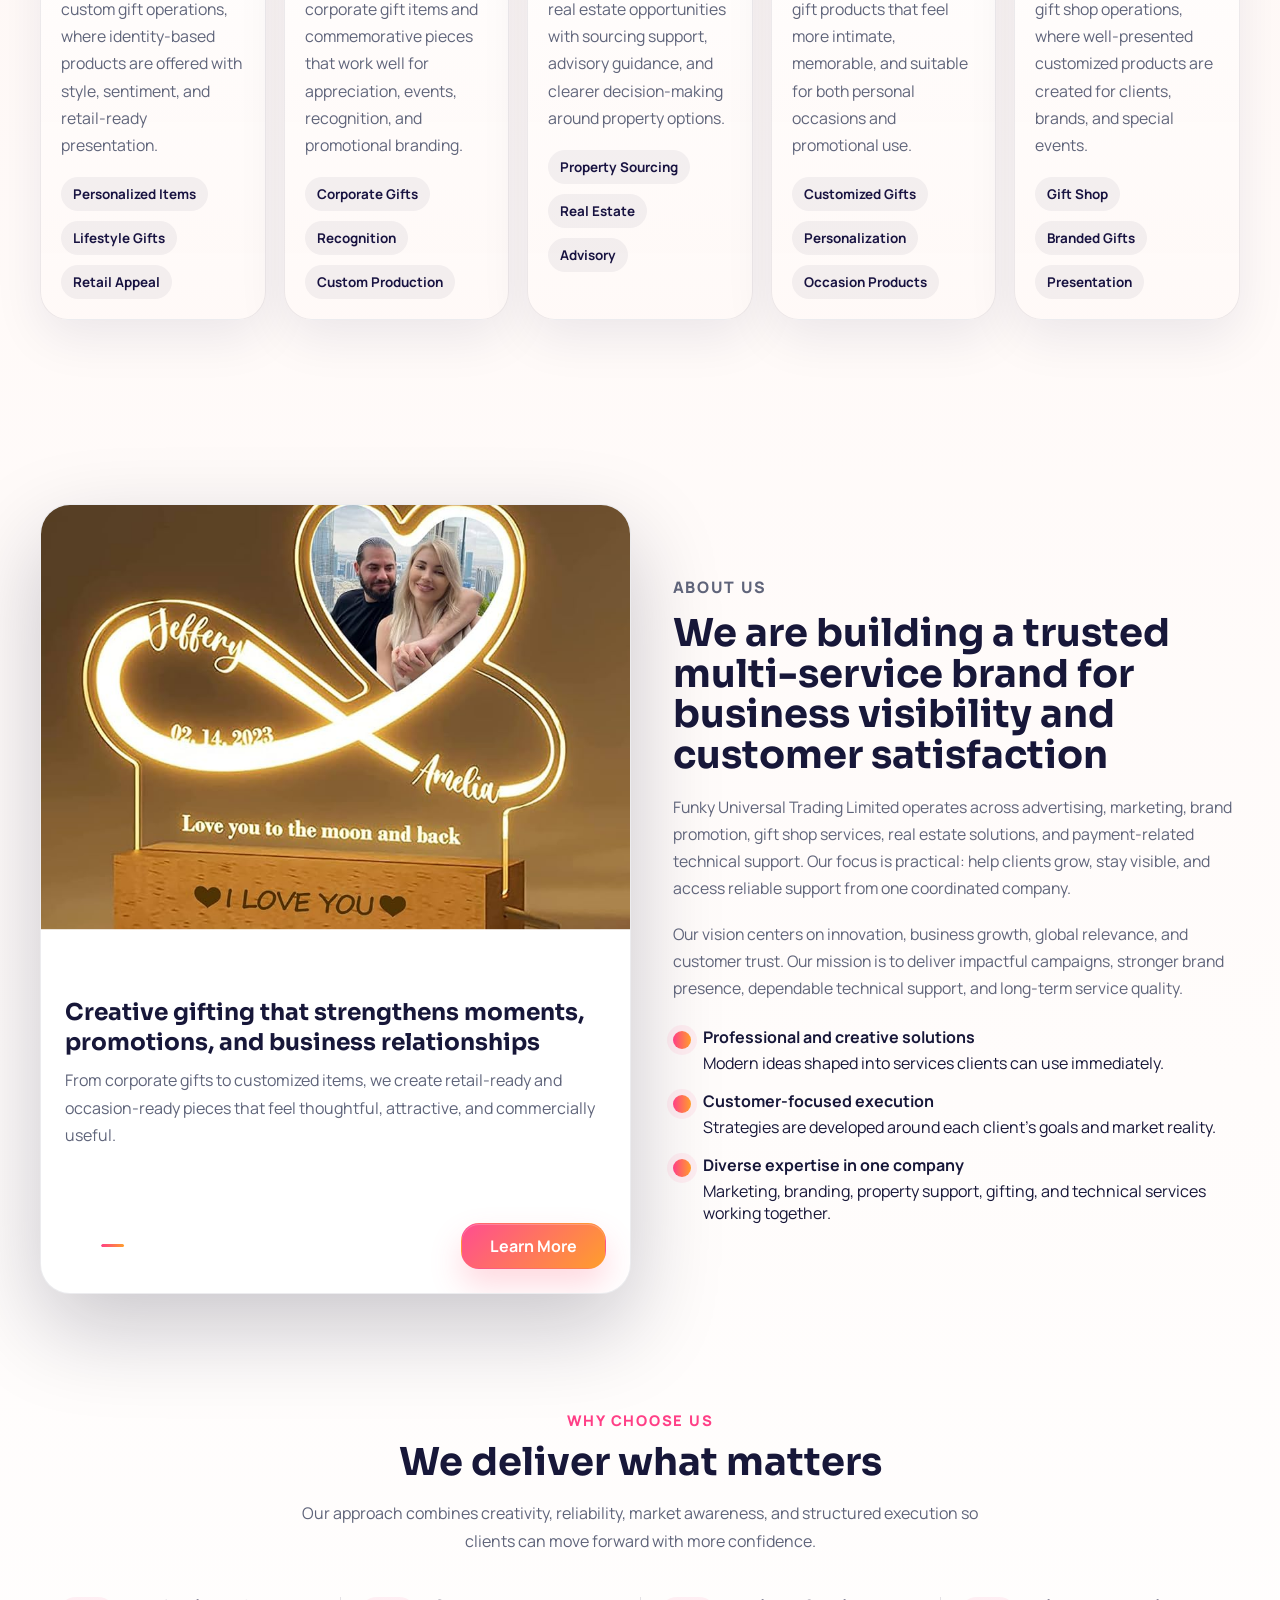
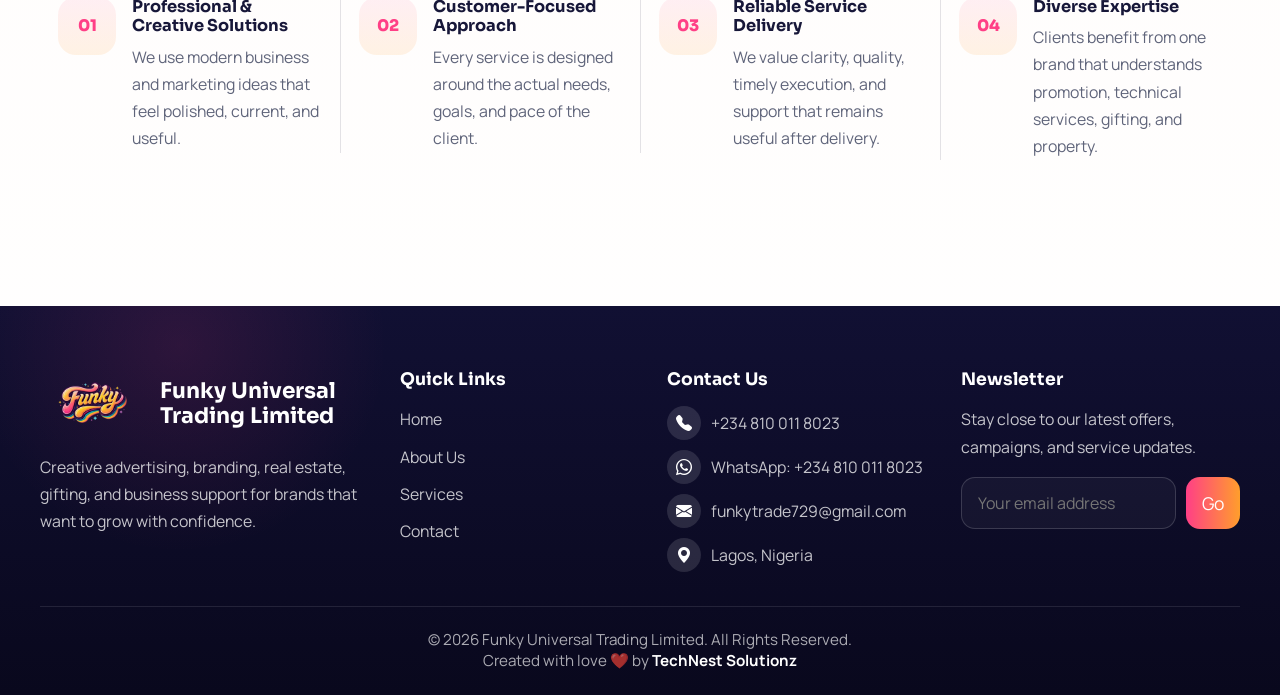
==== commit fba5551b: "commit" ====
--- a/index.html
+++ b/index.html
@@ -306,7 +306,7 @@
               <li>
                 <span class="contact-inline-icon"
                   ><i class="bi bi-whatsapp"></i></span
-                ><a href="https://wa.me/2347018562146"
+                ><a href="https://wa.me/2348100118023"
                   >WhatsApp: +234 810 011 8023</a
                 >
               </li>
@@ -465,7 +465,7 @@
           the links below.
         </div>
         <div class="support-bot-links">
-          <a class="support-bot-link" href="https://wa.me/2347018562146"
+          <a class="support-bot-link" href="https://wa.me/2348100118023"
             >WhatsApp <span>→</span></a
           >
           <a class="support-bot-link" href="tel:+2348100118023"
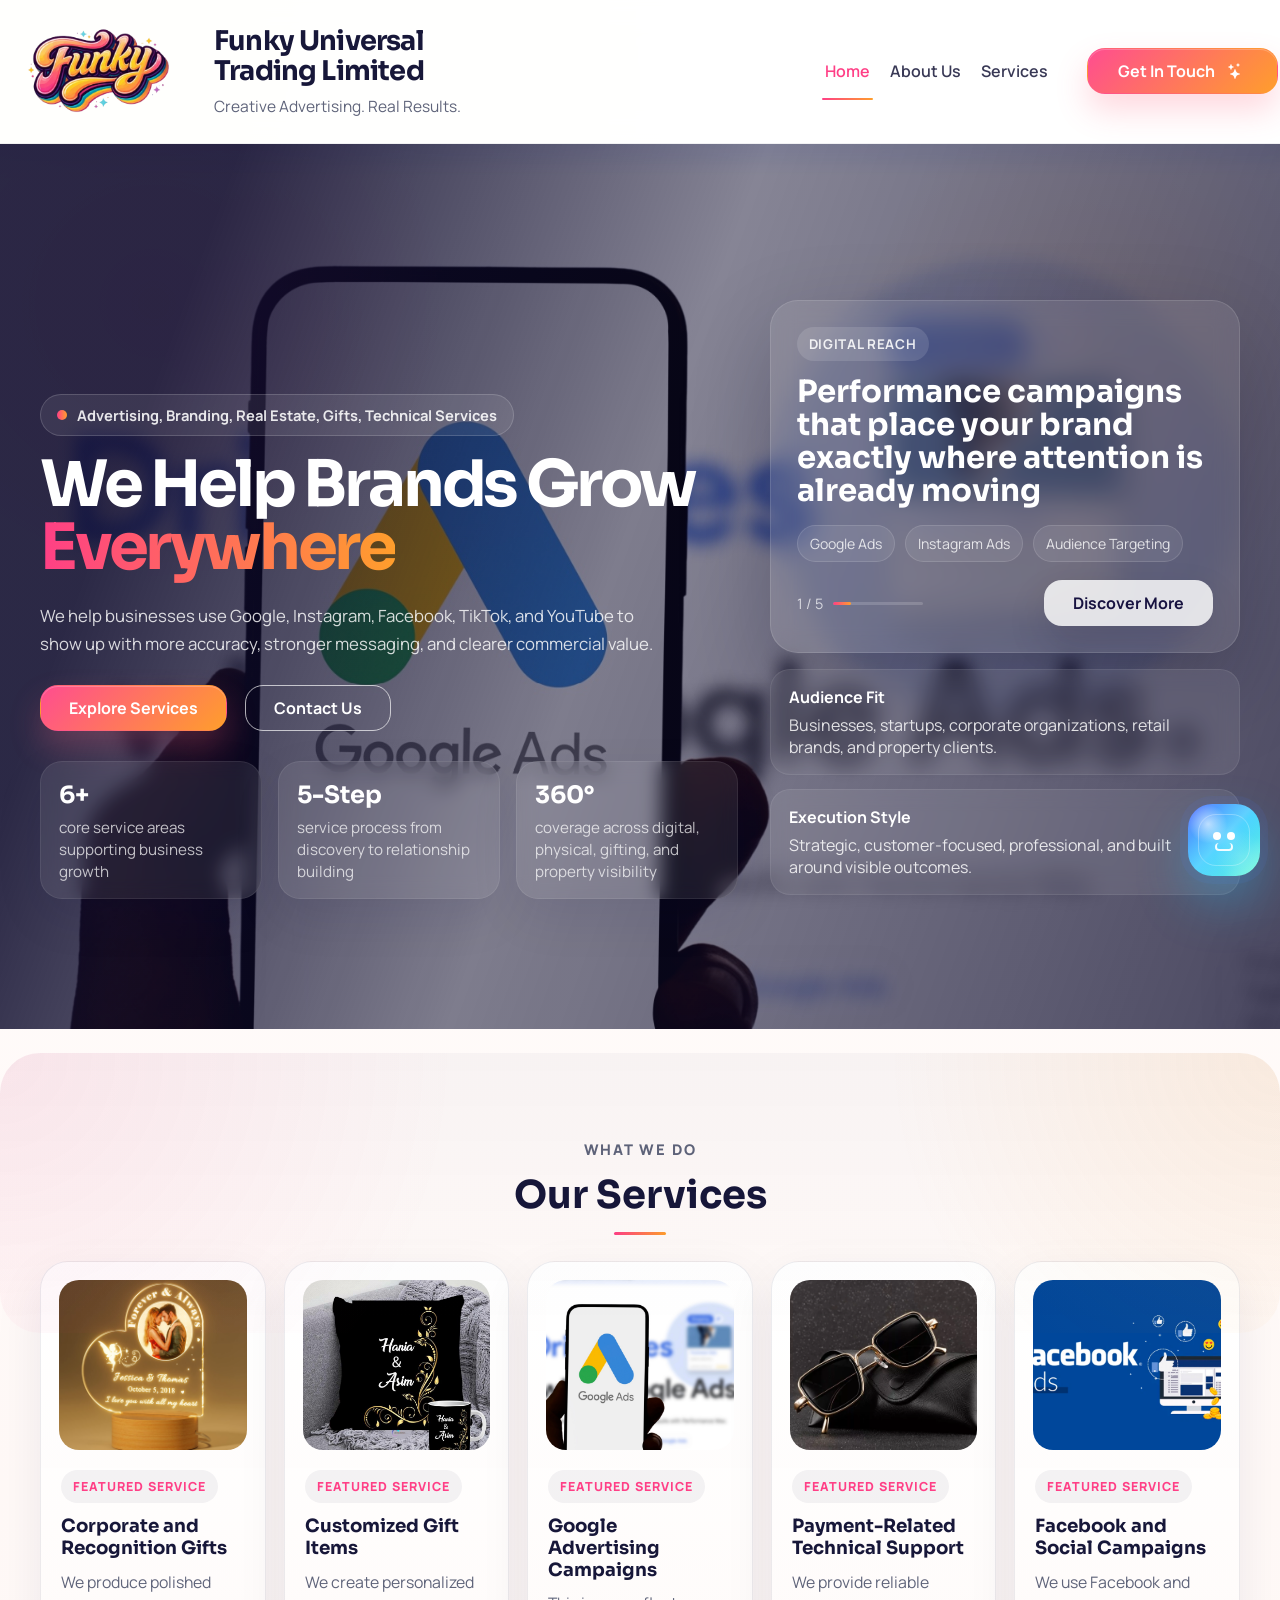
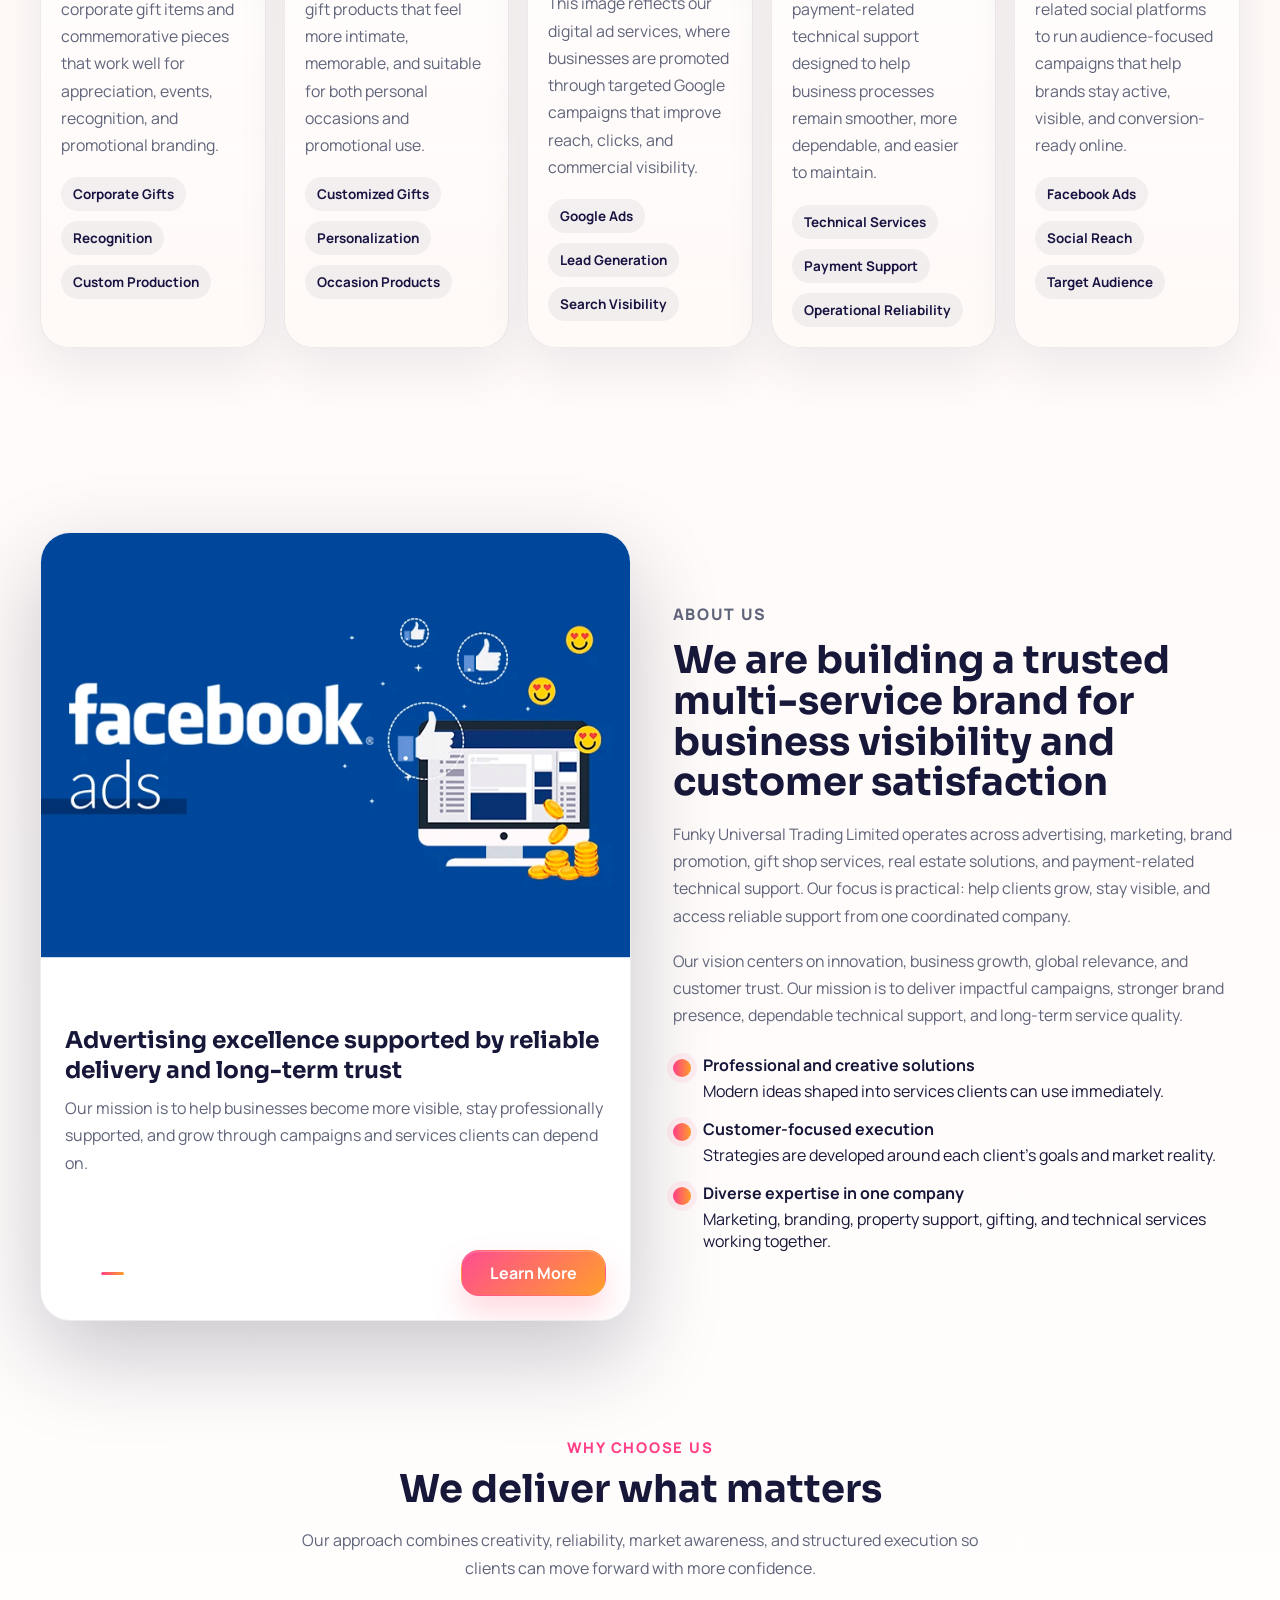
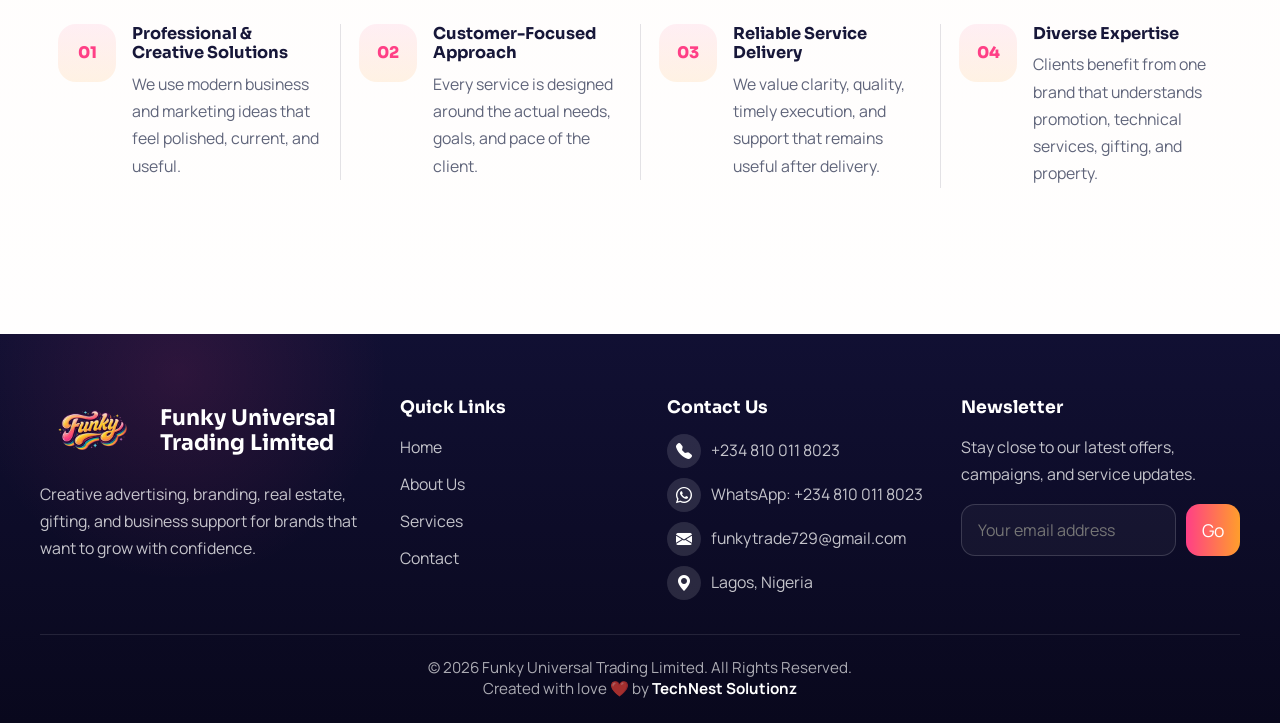
==== commit d883523c: "commit" ====
--- a/index.html
+++ b/index.html
@@ -306,7 +306,7 @@
               <li>
                 <span class="contact-inline-icon"
                   ><i class="bi bi-whatsapp"></i></span
-                ><a href="https://wa.me/2348100118023"
+                ><a href="https://wa.me/2347039713489"
                   >WhatsApp: +234 810 011 8023</a
                 >
               </li>
@@ -465,7 +465,7 @@
           the links below.
         </div>
         <div class="support-bot-links">
-          <a class="support-bot-link" href="https://wa.me/2348100118023"
+          <a class="support-bot-link" href="https://wa.me/2347039713489"
             >WhatsApp <span>→</span></a
           >
           <a class="support-bot-link" href="tel:+2348100118023"
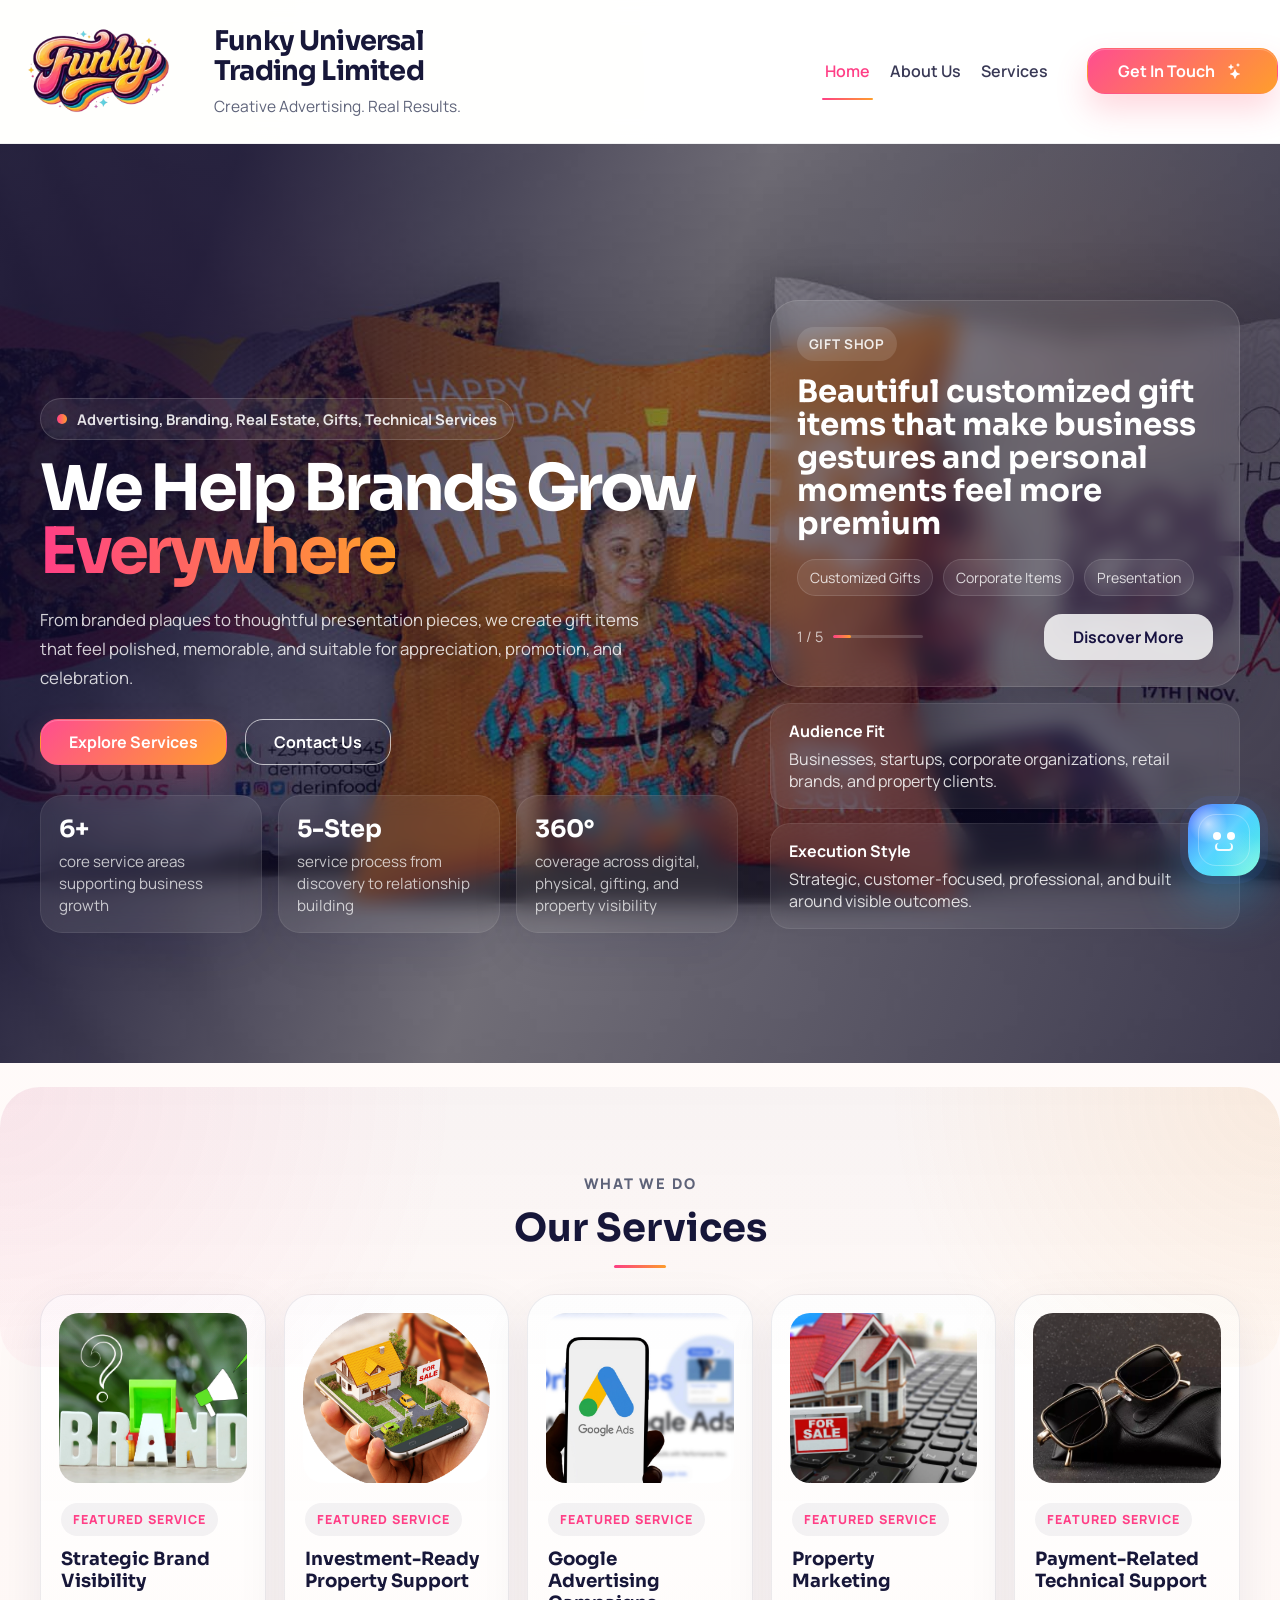
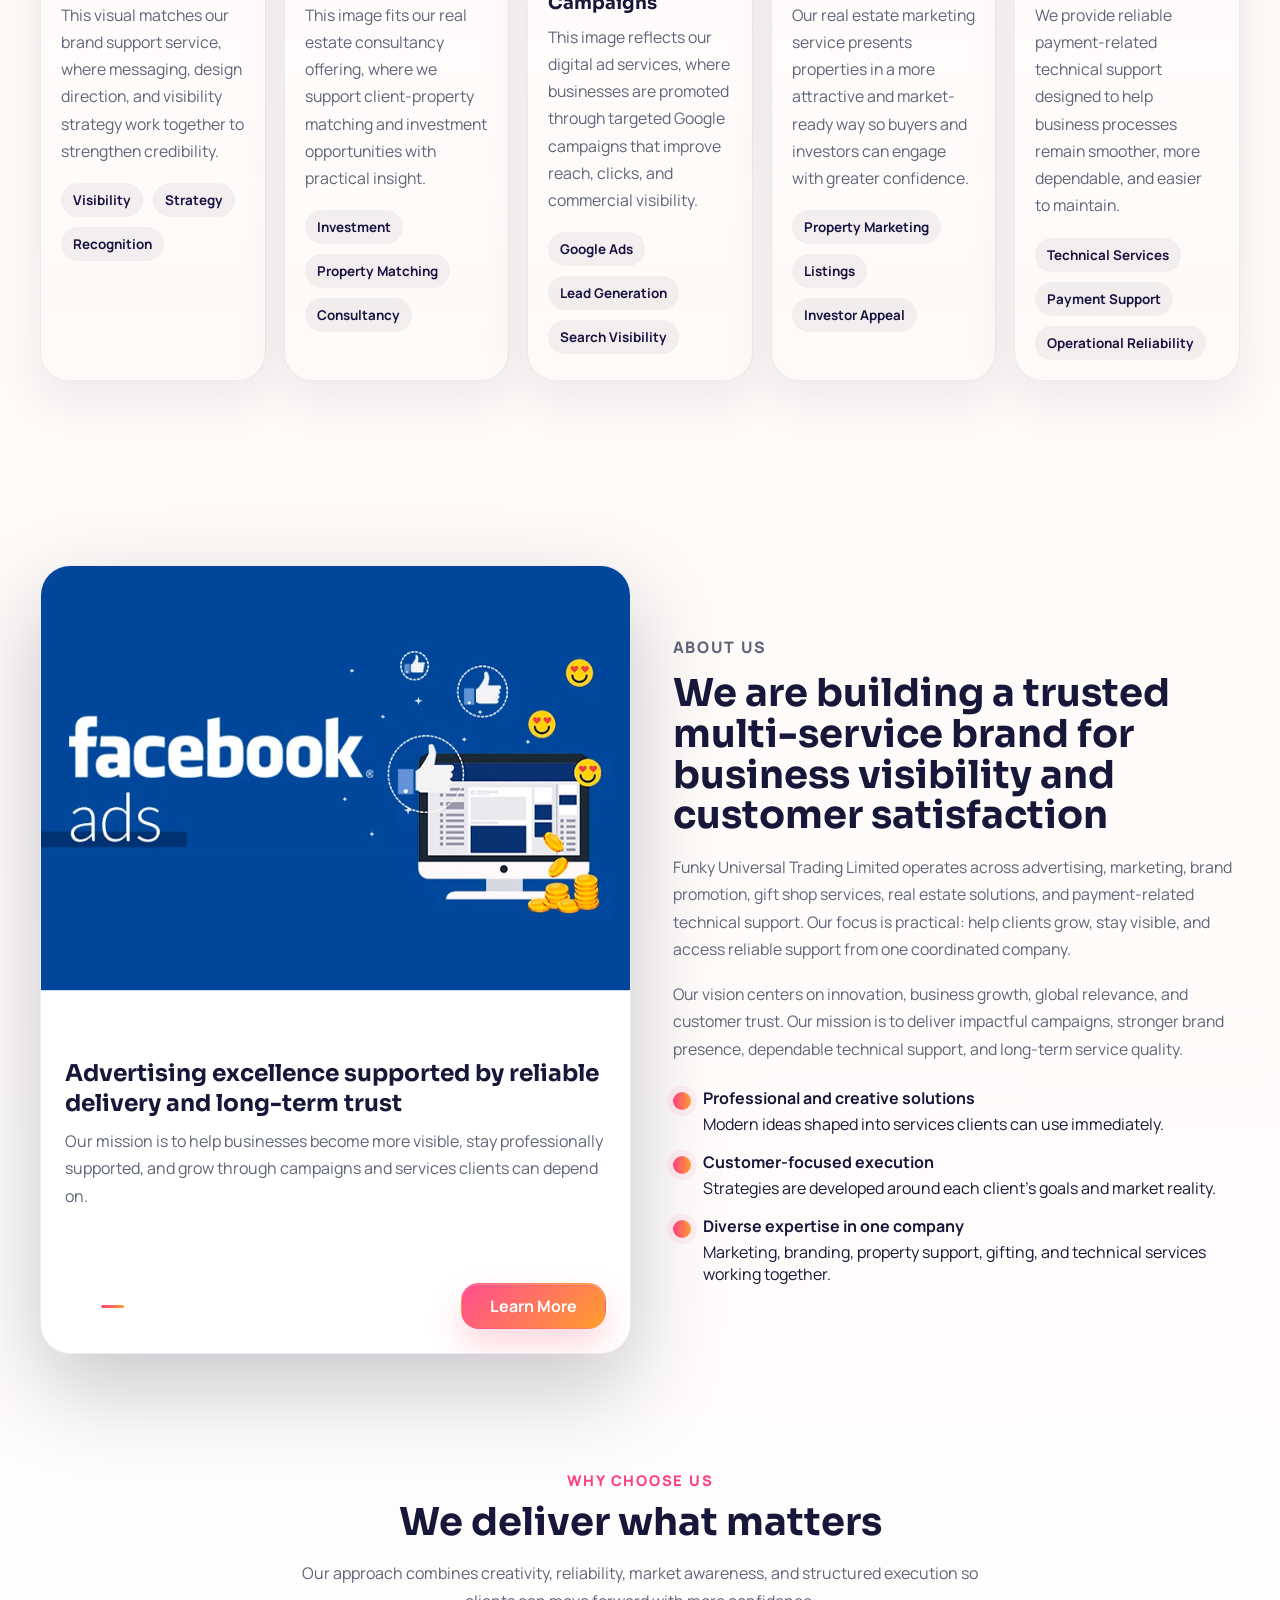
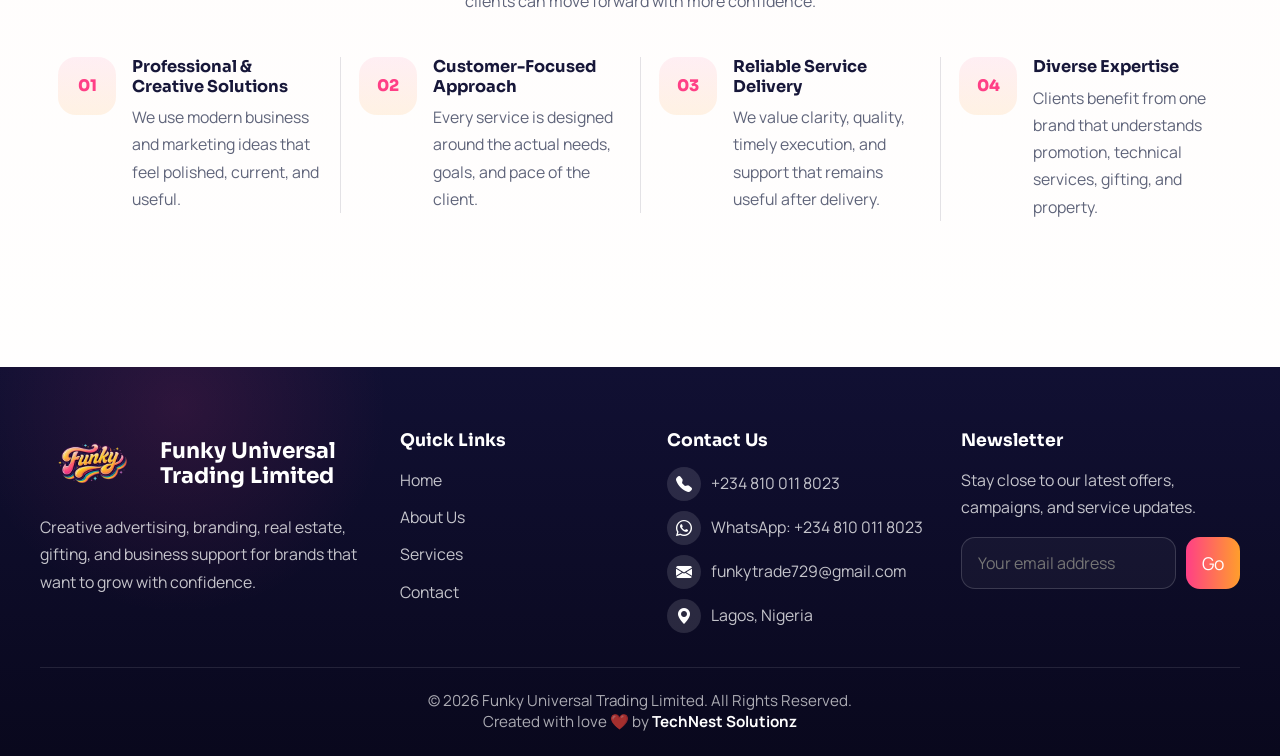
==== commit edf9d1c5: "commit" ====
--- a/index.html
+++ b/index.html
@@ -306,7 +306,7 @@
               <li>
                 <span class="contact-inline-icon"
                   ><i class="bi bi-whatsapp"></i></span
-                ><a href="https://wa.me/2347039713489"
+                ><a href="https://wa.me/2348100118023"
                   >WhatsApp: +234 810 011 8023</a
                 >
               </li>
@@ -465,7 +465,7 @@
           the links below.
         </div>
         <div class="support-bot-links">
-          <a class="support-bot-link" href="https://wa.me/2347039713489"
+          <a class="support-bot-link" href="https://wa.me/2348100118023"
             >WhatsApp <span>→</span></a
           >
           <a class="support-bot-link" href="tel:+2348100118023"
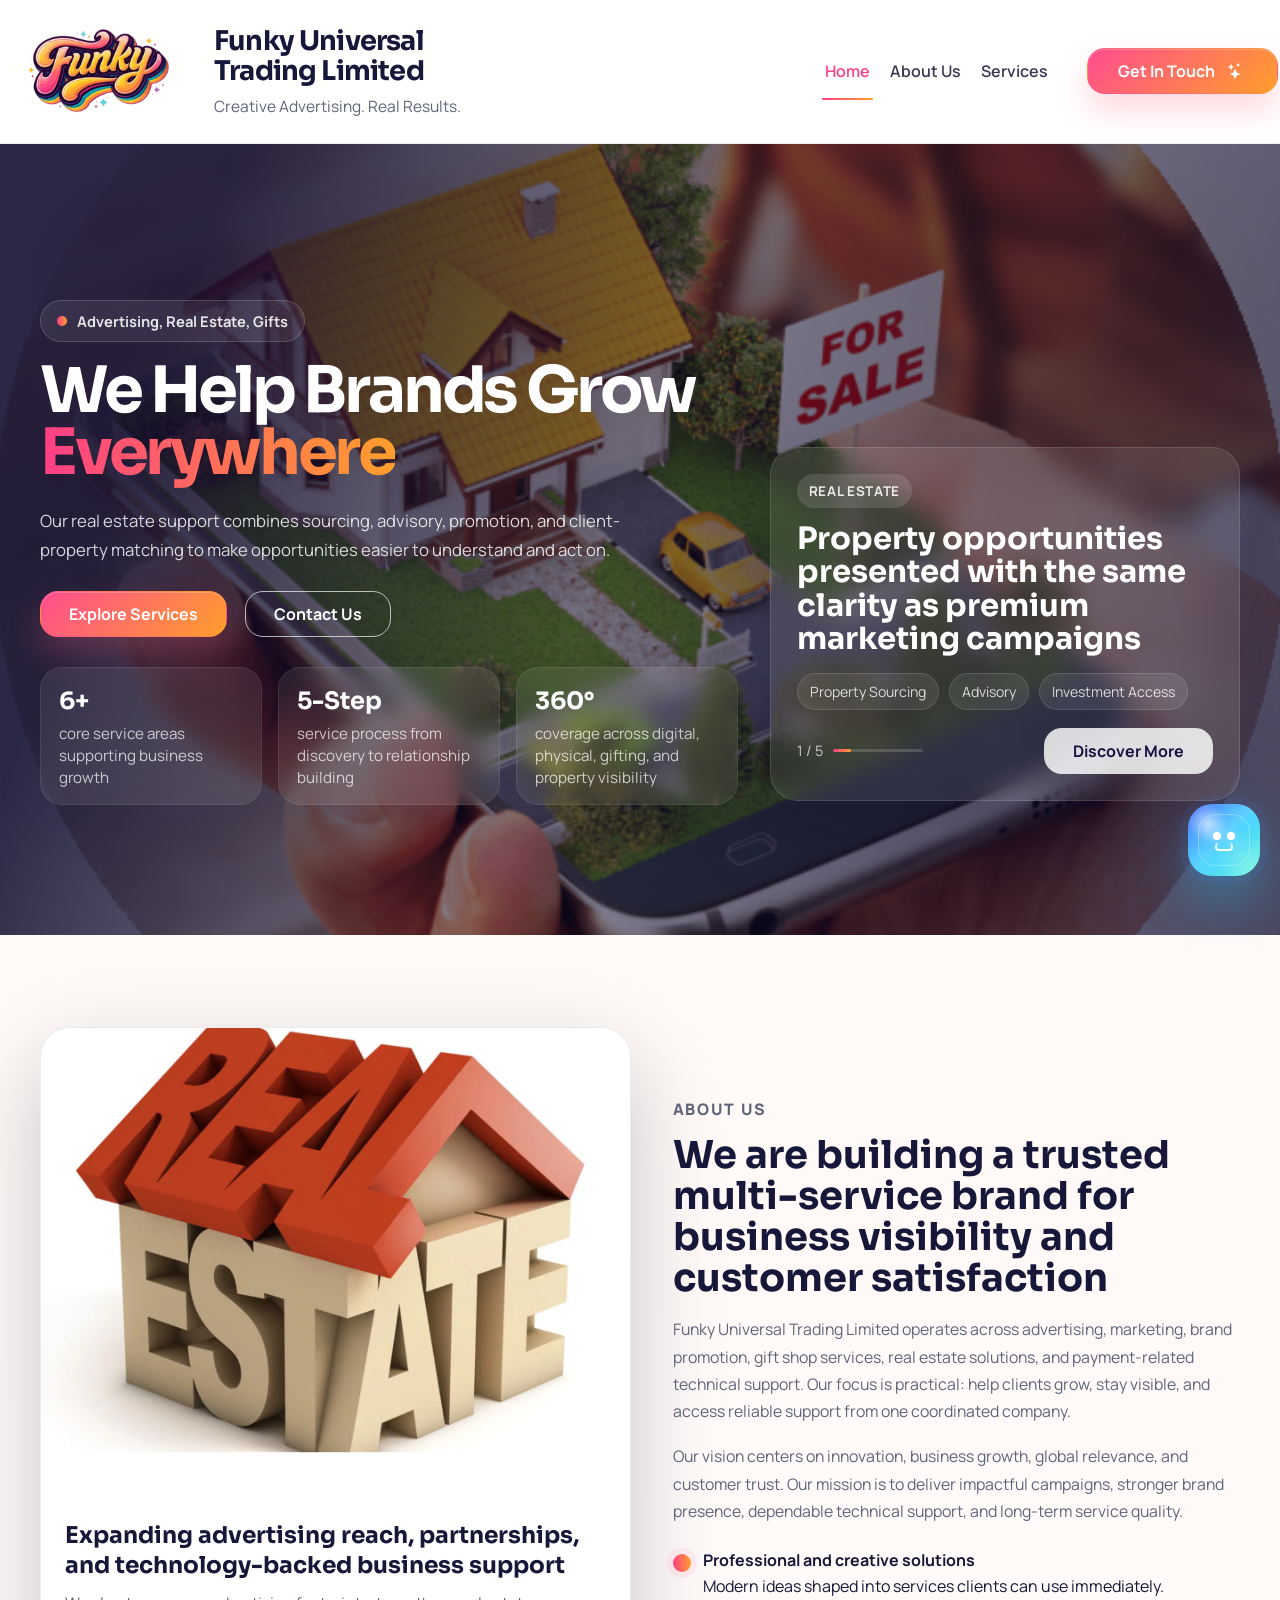
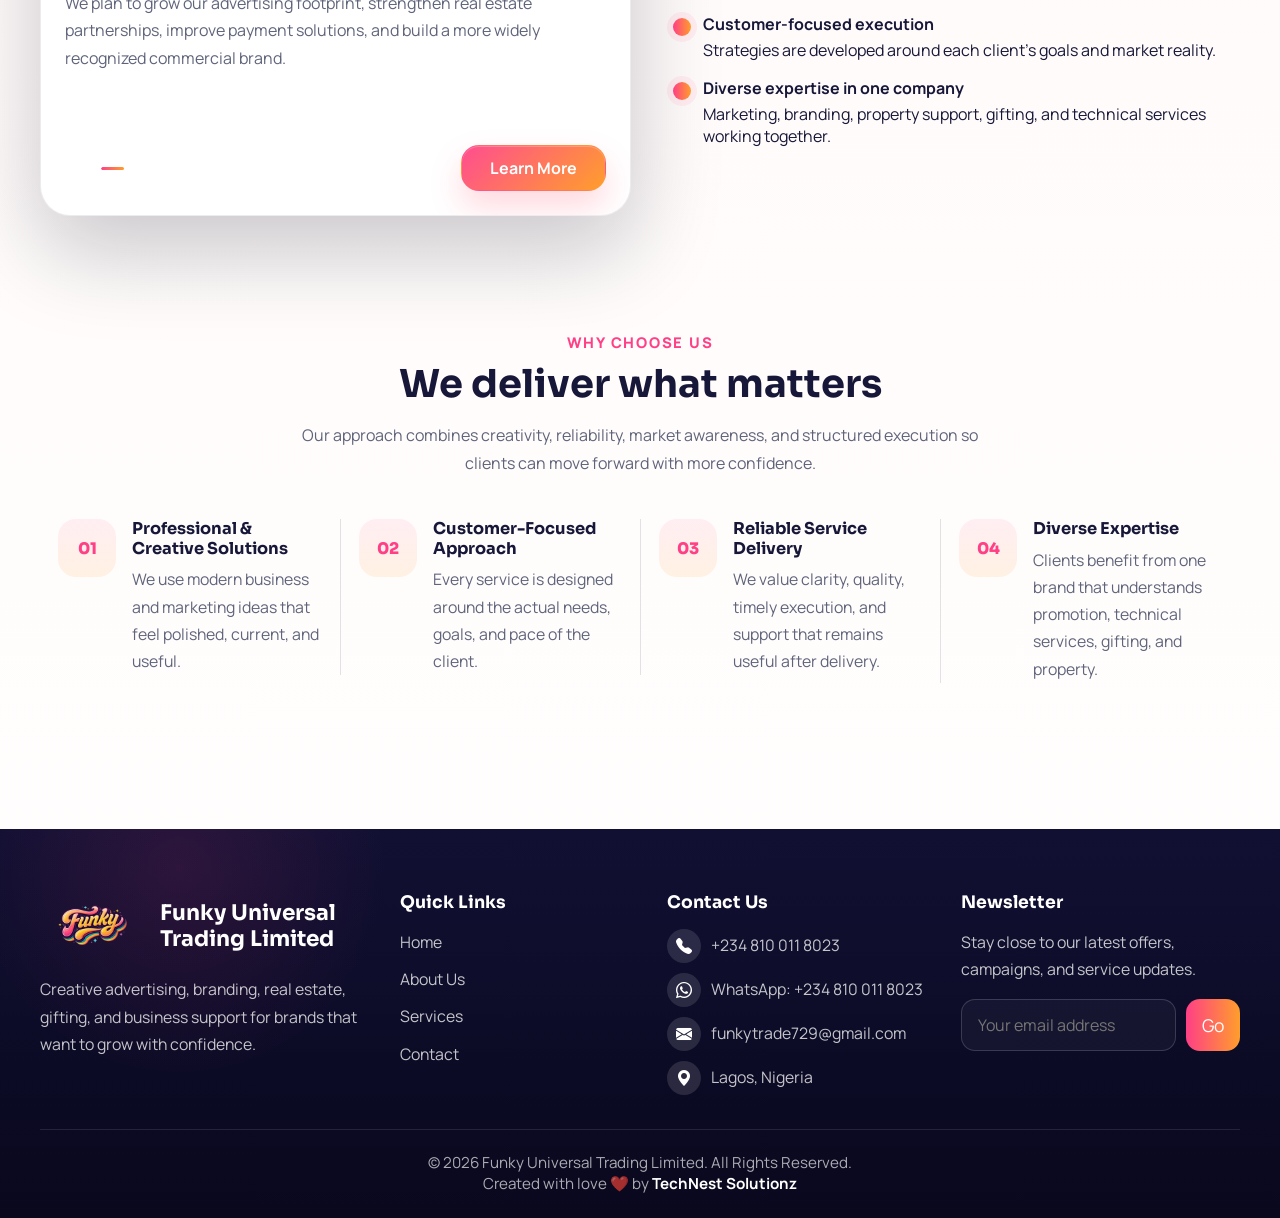
==== commit 2869401c: "commit" ====
--- a/index.html
+++ b/index.html
@@ -64,9 +64,7 @@
         <div class="hero-overlay"></div>
         <div class="container hero-grid">
           <div class="hero-copy">
-            <div class="eyebrow-badge">
-              Advertising, Branding, Real Estate, Gifts, Technical Services
-            </div>
+            <div class="eyebrow-badge">Advertising, Real Estate, Gifts</div>
             <h2>We Help Brands Grow <span class="accent">Everywhere</span></h2>
             <p class="truncate-3" data-carousel-text>
               Funky Universal Trading Limited is a multi-service company helping
@@ -117,30 +115,7 @@
                 <a class="cta cta-soft" href="about.html">Discover More</a>
               </div>
             </div>
-
-            <div class="hero-side-grid" aria-hidden="true">
-              <div class="mini-card">
-                <strong>Audience Fit</strong> Businesses, startups, corporate
-                organizations, retail brands, and property clients.
-              </div>
-              <div class="mini-card">
-                <strong>Execution Style</strong> Strategic, customer-focused,
-                professional, and built around visible outcomes.
-              </div>
-            </div>
-          </div>
-        </div>
-      </section>
-
-      <section id="services" class="services-showcase">
-        <div class="container">
-          <div class="section-head">
-            <p class="eyebrow">What We Do</p>
-            <h3>Our Services</h3>
-            <div class="underline"></div>
-          </div>
-
-          <div class="services-grid" data-random-services data-count="5"></div>
+          </div>
         </div>
       </section>
 
--- a/styles.css
+++ b/styles.css
@@ -2071,7 +2071,7 @@
   }
 
   .brand {
-    gap: 8px;
+    gap: 2px;
     align-items: center;
   }
 
@@ -2080,11 +2080,27 @@
   }
 
   .brand-copy {
-    display: none;
+    display: block;
+    min-width: 0;
+    margin-left: -8px;
+  }
+
+  .brand-copy h1 {
+    font-size: 0.42rem;
+    line-height: 1.05;
+    letter-spacing: -0.02em;
+  }
+
+  .brand-copy p {
+    margin-top: 2px;
+    font-size: 0.32rem;
+    line-height: 1.15;
   }
 
   .hero-copy h2 {
-    font-size: clamp(1.45rem, 7vw, 1.95rem);
+    max-width: 260px;
+    font-size: clamp(1.18rem, 6vw, 1.56rem);
+    line-height: 1.02;
   }
 
   .page-hero-copy h2 {
@@ -2097,9 +2113,27 @@
     line-height: 1.42;
   }
 
+  .hero-copy p {
+    max-width: 100%;
+    font-size: 0.56rem;
+    line-height: 1.22;
+    margin: 10px 0 14px;
+  }
+
   .eyebrow-badge,
   .eyebrow {
-    font-size: 0.76rem;
+    font-size: 0.58rem;
+  }
+
+  .eyebrow-badge {
+    margin-bottom: 10px;
+    padding: 7px 10px;
+    gap: 6px;
+  }
+
+  .eyebrow-badge::before {
+    width: 7px;
+    height: 7px;
   }
 
   .section-head h3,
@@ -2144,8 +2178,17 @@
   }
 
   .hero-grid {
-    padding: 36px 0 8px;
-    gap: 12px;
+    padding: 28px 0 4px;
+    gap: 10px;
+  }
+
+  .hero-actions .cta {
+    padding: 11px 16px;
+    font-size: 0.82rem;
+  }
+
+  .hero-metrics {
+    display: none;
   }
 
   .hero-side {
@@ -2153,41 +2196,32 @@
   }
 
   .hero-spotlight {
-    padding: 12px;
+    padding: 10px;
   }
 
   .hero-spotlight h3 {
-    font-size: 0.96rem;
-    line-height: 1.12;
-  }
-
-  .hero-side-grid {
+    margin: 10px 0 6px;
+    font-size: 0.84rem;
+    line-height: 1.08;
+  }
+
+  .carousel-chip-row {
+    gap: 6px;
+    margin-top: 8px;
+  }
+
+  .carousel-chip {
+    padding: 4px 7px;
+    font-size: 0.58rem;
+  }
+
+  .carousel-meta {
+    margin-top: 10px;
     gap: 8px;
-    margin-top: 8px;
-  }
-
-  .hero-side-grid .mini-card {
-    padding: 10px 12px;
-    font-size: 0.74rem;
-  }
-
-  .carousel-chip-row {
-    gap: 8px;
-    margin-top: 12px;
-  }
-
-  .carousel-chip {
-    padding: 5px 8px;
+  }
+
+  .carousel-progress {
     font-size: 0.68rem;
-  }
-
-  .carousel-meta {
-    margin-top: 14px;
-    gap: 10px;
-  }
-
-  .carousel-progress {
-    font-size: 0.8rem;
   }
 
   .cta {
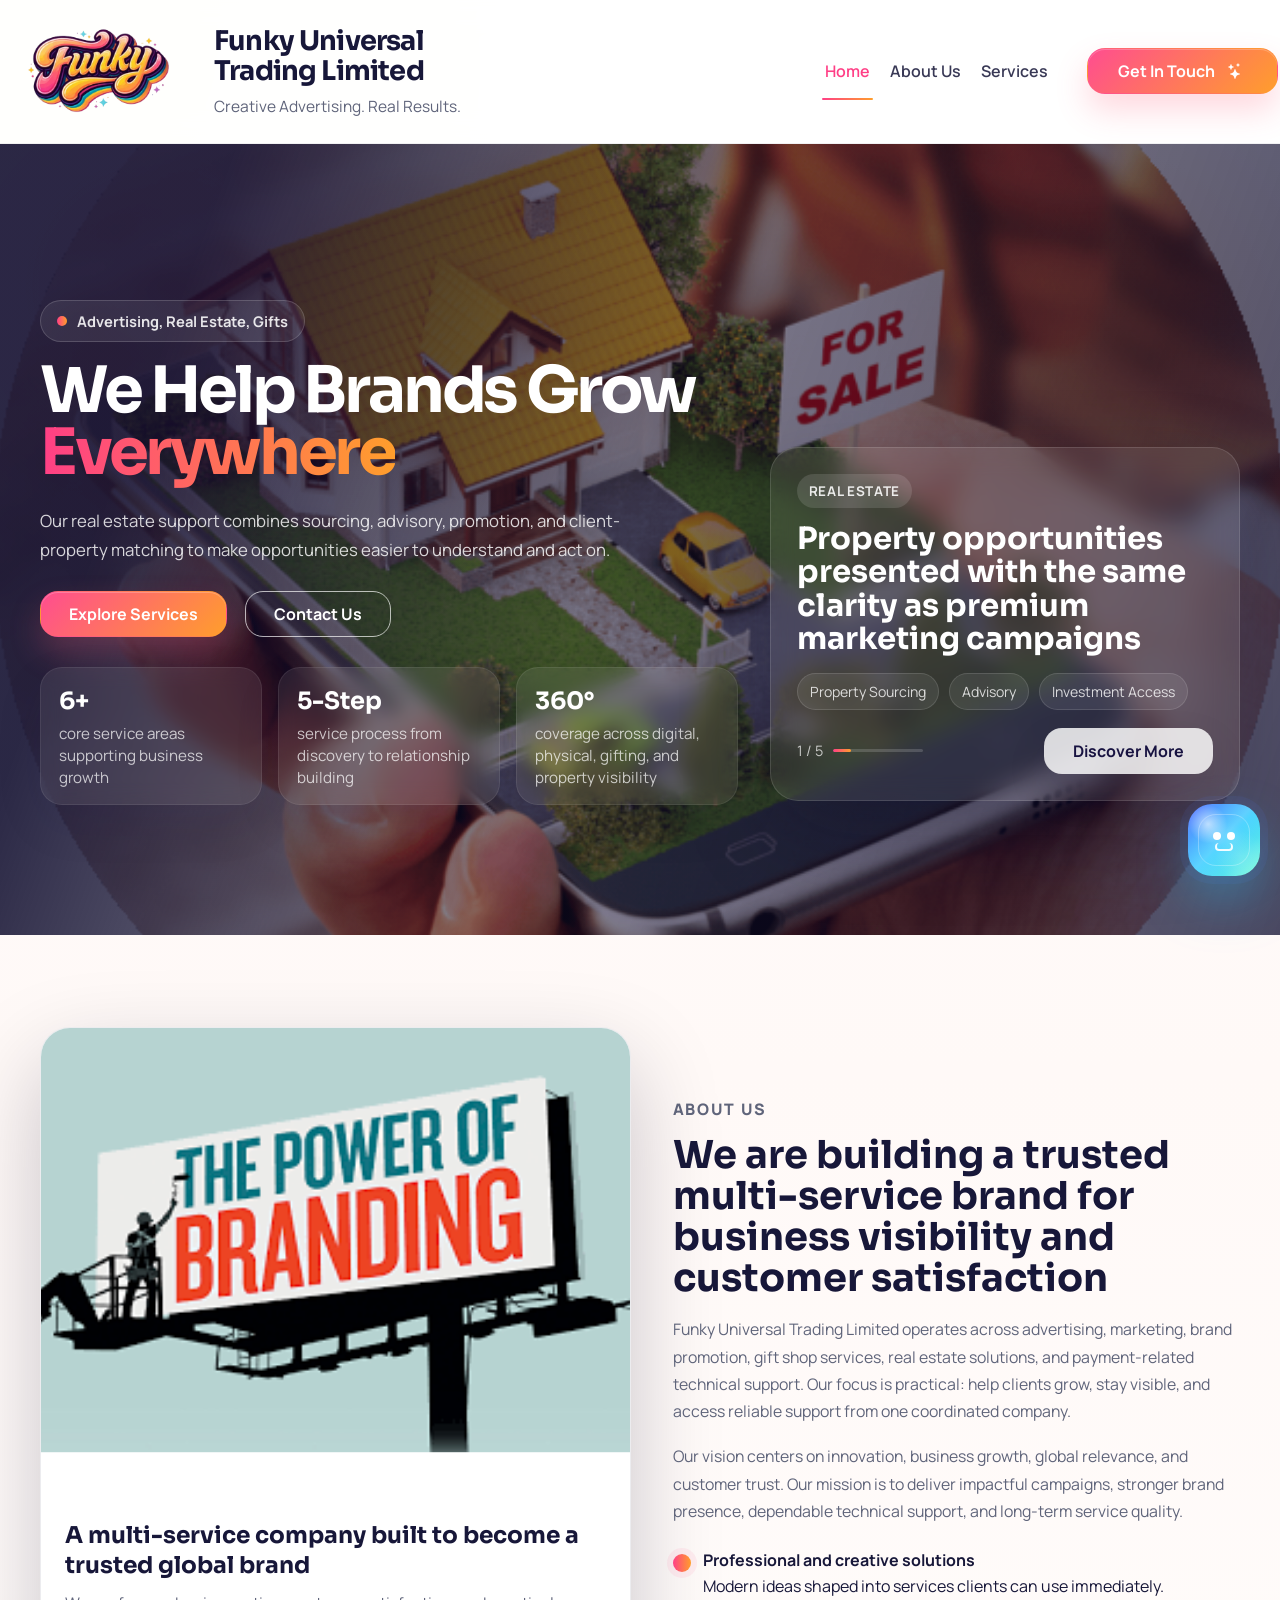
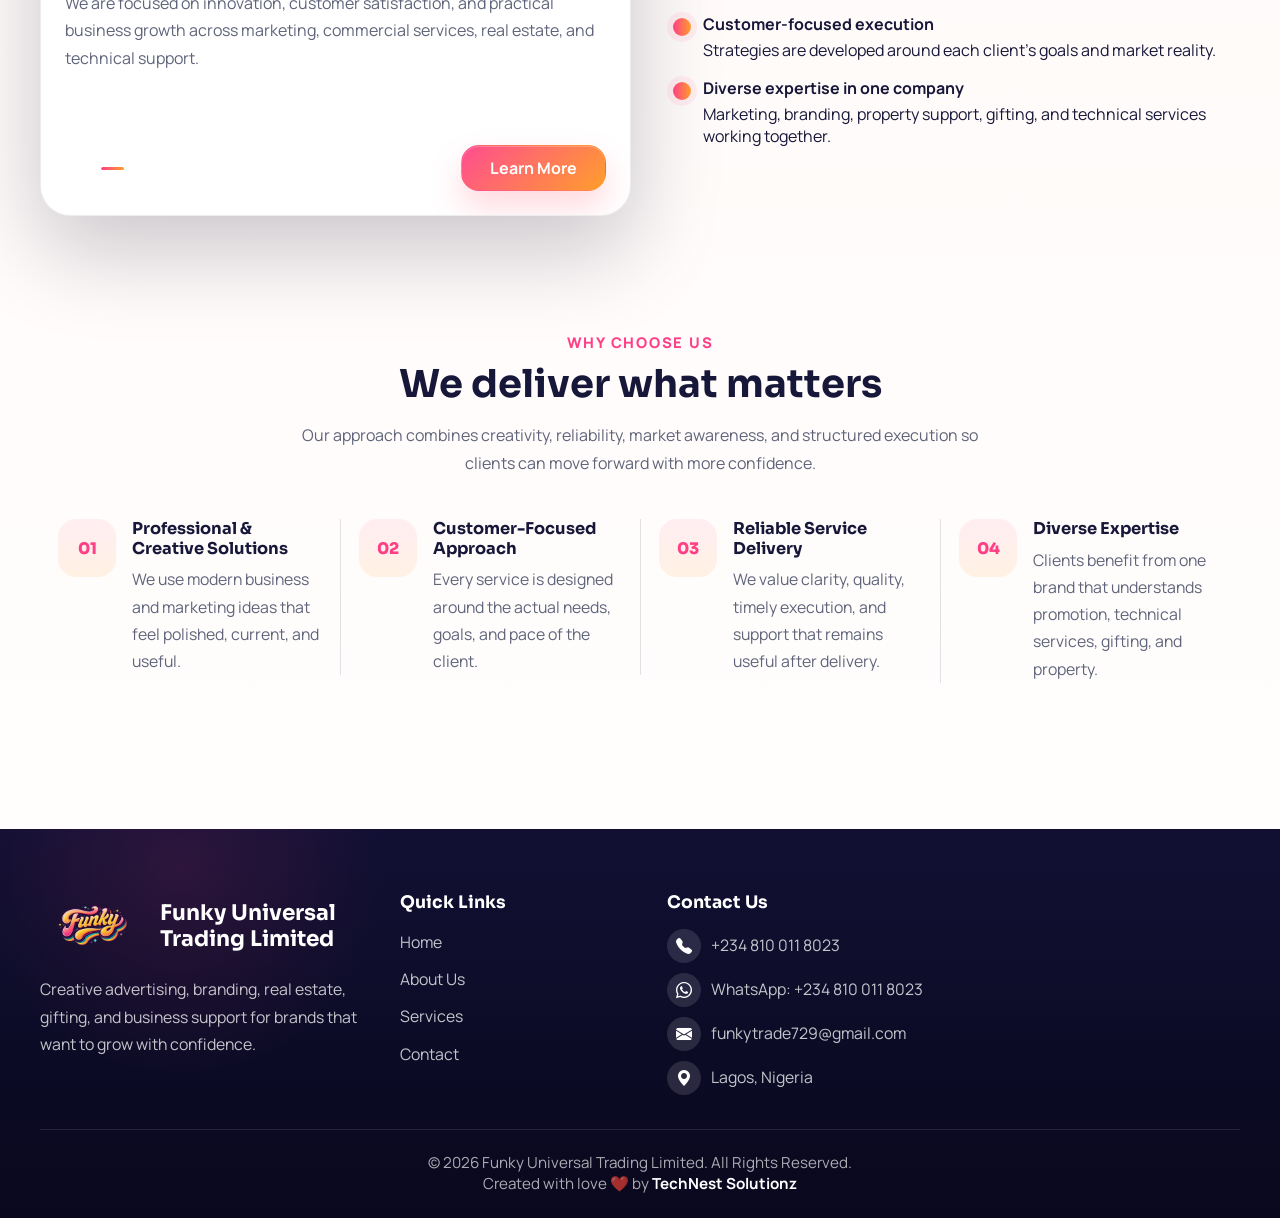
==== commit 40a1eec2: "commit" ====
--- a/index.html
+++ b/index.html
@@ -1,93 +1,71 @@
 <!doctype html>
 <html lang="en">
-  <head>
+
+<head>
     <meta charset="UTF-8" />
     <meta name="viewport" content="width=device-width, initial-scale=1.0" />
     <title>Funky Universal Trading Limited | Home</title>
     <link rel="icon" type="image/png" href="./funky_logo2.png" />
     <link rel="preconnect" href="https://fonts.googleapis.com" />
     <link rel="preconnect" href="https://fonts.gstatic.com" crossorigin />
-    <link
-      href="https://fonts.googleapis.com/css2?family=Manrope:wght@400;500;600;700;800&family=Sora:wght@400;600;700;800&display=swap"
-      rel="stylesheet"
-    />
-    <link
-      rel="stylesheet"
-      href="https://cdn.jsdelivr.net/npm/bootstrap-icons@1.11.3/font/bootstrap-icons.min.css"
-    />
+    <link href="https://fonts.googleapis.com/css2?family=Manrope:wght@400;500;600;700;800&amp;family=Sora:wght@400;600;700;800&amp;display=swap" rel="stylesheet" />
+    <link rel="stylesheet" href="https://cdn.jsdelivr.net/npm/bootstrap-icons@1.11.3/font/bootstrap-icons.min.css" />
     <link rel="stylesheet" href="styles.css" />
-  </head>
-
-  <body>
+</head>
+
+<body>
     <header class="site-header">
-      <div class="container nav-bar">
-        <a class="brand" href="index.html">
-          <img
-            class="brand-logo"
-            src="./funky_logo2.png"
-            alt="Funky Universal Trading Limited logo"
-            loading="eager"
-          />
-          <div class="brand-copy">
-            <h1>Funky Universal<br />Trading Limited</h1>
-            <p>Creative Advertising. Real Results.</p>
-          </div>
-        </a>
-
-        <button
-          class="nav-toggle"
-          type="button"
-          data-nav-toggle
-          aria-expanded="false"
-          aria-controls="site-nav"
-        >
+        <div class="container nav-bar">
+            <a class="brand" href="index.html">
+                <img class="brand-logo" src="./funky_logo2.png" alt="Funky Universal Trading Limited logo" loading="eager" />
+                <div class="brand-copy">
+                    <h1>Funky Universal<br />Trading Limited</h1>
+                    <p>Creative Advertising. Real Results.</p>
+                </div>
+            </a>
+
+            <button class="nav-toggle" type="button" data-nav-toggle aria-expanded="false" aria-controls="site-nav">
           <span></span><span></span><span></span>
         </button>
 
-        <div class="nav-panel">
-          <nav class="nav-links" id="site-nav" aria-label="Primary">
-            <a class="active" href="index.html">Home</a>
-            <a href="about.html">About Us</a>
-            <a href="services.html">Services</a>
-          </nav>
-
-          <a class="cta cta-primary" href="contact.html"
-            >Get In Touch <i class="bi bi-stars cta-icon" aria-hidden="true"></i
+            <div class="nav-panel">
+                <nav class="nav-links" id="site-nav" aria-label="Primary">
+                    <a class="active" href="index.html">Home</a>
+                    <a href="about.html">About Us</a>
+                    <a href="services.html">Services</a>
+                </nav>
+
+                <a class="cta cta-primary" href="contact.html">Get In Touch <i class="bi bi-stars cta-icon" aria-hidden="true"></i
           ></a>
-        </div>
-      </div>
+            </div>
+        </div>
     </header>
 
     <main>
-      <section class="hero" id="home" data-carousel="hero">
-        <div class="hero-media" data-carousel-media></div>
-        <div class="hero-overlay"></div>
-        <div class="container hero-grid">
-          <div class="hero-copy">
-            <div class="eyebrow-badge">Advertising, Real Estate, Gifts</div>
-            <h2>We Help Brands Grow <span class="accent">Everywhere</span></h2>
-            <p class="truncate-3" data-carousel-text>
-              Funky Universal Trading Limited is a multi-service company helping
-              businesses grow through online advertising, offline campaigns,
-              brand promotion, real estate solutions, gift shop services, and
-              reliable payment-related technical support.
-            </p>
-            <div class="hero-actions">
-              <a class="cta cta-primary" href="services.html"
-                >Explore Services</a
+        <section class="hero" id="home" data-carousel="hero">
+            <div class="hero-media" data-carousel-media></div>
+            <div class="hero-overlay"></div>
+            <div class="container hero-grid">
+                <div class="hero-copy">
+                    <div class="eyebrow-badge">Advertising, Real Estate, Gifts</div>
+                    <h2>We Help Brands Grow <span class="accent">Everywhere</span></h2>
+                    <p class="truncate-3" data-carousel-text>
+                        Funky Universal Trading Limited is a multi-service company helping businesses grow through online advertising, offline campaigns, brand promotion, real estate solutions, gift shop services, and reliable payment-related technical support.
+                    </p>
+                    <div class="hero-actions">
+                        <a class="cta cta-primary" href="services.html">Explore Services</a
               >
               <a class="cta cta-secondary" href="contact.html">Contact Us</a>
-            </div>
-
-            <div class="hero-metrics">
-              <div class="metric-card">
-                <strong>6+</strong>
-                <span>core service areas supporting business growth</span>
-              </div>
-              <div class="metric-card">
-                <strong>5-Step</strong>
-                <span
-                  >service process from discovery to relationship building</span
+                    </div>
+
+                    <div class="hero-metrics">
+                        <div class="metric-card">
+                            <strong>6+</strong>
+                            <span>core service areas supporting business growth</span>
+                        </div>
+                        <div class="metric-card">
+                            <strong>5-Step</strong>
+                            <span>service process from discovery to relationship building</span
                 >
               </div>
               <div class="metric-card">
@@ -103,179 +81,158 @@
           <div class="hero-side">
             <div class="hero-spotlight">
               <span class="carousel-kicker" data-carousel-tag></span>
-              <h3 data-carousel-title></h3>
-              <div class="carousel-chip-row" data-carousel-chips></div>
-              <div class="carousel-meta">
-                <div class="carousel-progress">
-                  <span data-carousel-count></span>
-                  <span class="progress-line"
-                    ><span data-carousel-progress></span
+                            <h3 data-carousel-title></h3>
+                            <div class="carousel-chip-row" data-carousel-chips></div>
+                            <div class="carousel-meta">
+                                <div class="carousel-progress">
+                                    <span data-carousel-count></span>
+                                    <span class="progress-line"><span data-carousel-progress></span
                   ></span>
-                </div>
-                <a class="cta cta-soft" href="about.html">Discover More</a>
-              </div>
-            </div>
-          </div>
-        </div>
-      </section>
-
-      <section id="about">
-        <div class="container about-grid">
-          <div class="about-story-shell" data-carousel="about">
-            <div class="about-story-media" data-carousel-media></div>
-            <div class="about-story-caption">
-              <span class="carousel-kicker" data-carousel-tag></span>
-              <h4 data-carousel-title></h4>
-              <p data-carousel-text></p>
-              <div class="carousel-chip-row" data-carousel-chips></div>
-              <div class="carousel-meta">
-                <div class="carousel-progress">
-                  <span data-carousel-count></span>
-                  <span class="progress-line"
-                    ><span data-carousel-progress></span
+                                </div>
+                                <a class="cta cta-soft" href="about.html">Discover More</a>
+                            </div>
+                        </div>
+                    </div>
+                </div>
+        </section>
+
+        <section id="about">
+            <div class="container about-grid">
+                <div class="about-story-shell" data-carousel="about">
+                    <div class="about-story-media" data-carousel-media></div>
+                    <div class="about-story-caption">
+                        <span class="carousel-kicker" data-carousel-tag></span>
+                        <h4 data-carousel-title></h4>
+                        <p data-carousel-text></p>
+                        <div class="carousel-chip-row" data-carousel-chips></div>
+                        <div class="carousel-meta">
+                            <div class="carousel-progress">
+                                <span data-carousel-count></span>
+                                <span class="progress-line"><span data-carousel-progress></span
                   ></span>
-                </div>
-                <a class="cta cta-primary" href="about.html">Learn More</a>
-              </div>
-            </div>
-          </div>
-
-          <div class="about-copy">
-            <p class="eyebrow">About Us</p>
-            <h3>
-              We are building a trusted multi-service brand for business
-              visibility and customer satisfaction
-            </h3>
-            <p>
-              Funky Universal Trading Limited operates across advertising,
-              marketing, brand promotion, gift shop services, real estate
-              solutions, and payment-related technical support. Our focus is
-              practical: help clients grow, stay visible, and access reliable
-              support from one coordinated company.
-            </p>
-            <p>
-              Our vision centers on innovation, business growth, global
-              relevance, and customer trust. Our mission is to deliver impactful
-              campaigns, stronger brand presence, dependable technical support,
-              and long-term service quality.
-            </p>
-
-            <div class="about-points">
-              <div class="about-point">
-                <span aria-hidden="true"></span>
-                <div>
-                  <strong>Professional and creative solutions</strong> Modern
-                  ideas shaped into services clients can use immediately.
-                </div>
-              </div>
-              <div class="about-point">
-                <span aria-hidden="true"></span>
-                <div>
-                  <strong>Customer-focused execution</strong> Strategies are
-                  developed around each client’s goals and market reality.
-                </div>
-              </div>
-              <div class="about-point">
-                <span aria-hidden="true"></span>
-                <div>
-                  <strong>Diverse expertise in one company</strong> Marketing,
-                  branding, property support, gifting, and technical services
-                  working together.
-                </div>
-              </div>
-            </div>
-          </div>
-        </div>
-      </section>
-
-      <section class="why" id="why-us">
+                            </div>
+                            <a class="cta cta-primary" href="about.html">Learn More</a>
+                        </div>
+                    </div>
+                </div>
+
+                <div class="about-copy">
+                    <p class="eyebrow">About Us</p>
+                    <h3>
+                        We are building a trusted multi-service brand for business visibility and customer satisfaction
+                    </h3>
+                    <p>
+                        Funky Universal Trading Limited operates across advertising, marketing, brand promotion, gift shop services, real estate solutions, and payment-related technical support. Our focus is practical: help clients grow, stay visible, and access reliable support
+                        from one coordinated company.
+                    </p>
+                    <p>
+                        Our vision centers on innovation, business growth, global relevance, and customer trust. Our mission is to deliver impactful campaigns, stronger brand presence, dependable technical support, and long-term service quality.
+                    </p>
+
+                    <div class="about-points">
+                        <div class="about-point">
+                            <span aria-hidden="true"></span>
+                            <div>
+                                <strong>Professional and creative solutions</strong> Modern ideas shaped into services clients can use immediately.
+                            </div>
+                        </div>
+                        <div class="about-point">
+                            <span aria-hidden="true"></span>
+                            <div>
+                                <strong>Customer-focused execution</strong> Strategies are developed around each client’s goals and market reality.
+                            </div>
+                        </div>
+                        <div class="about-point">
+                            <span aria-hidden="true"></span>
+                            <div>
+                                <strong>Diverse expertise in one company</strong> Marketing, branding, property support, gifting, and technical services working together.
+                            </div>
+                        </div>
+                    </div>
+                </div>
+            </div>
+        </section>
+
+        <section class="why" id="why-us">
+            <div class="container">
+                <div class="section-head">
+                    <p class="eyebrow">Why Choose Us</p>
+                    <h3>We deliver what matters</h3>
+                    <p>
+                        Our approach combines creativity, reliability, market awareness, and structured execution so clients can move forward with more confidence.
+                    </p>
+                </div>
+
+                <div class="why-strip">
+                    <article class="why-item">
+                        <div class="why-icon">01</div>
+                        <div>
+                            <h4>Professional & Creative Solutions</h4>
+                            <p>
+                                We use modern business and marketing ideas that feel polished, current, and useful.
+                            </p>
+                        </div>
+                    </article>
+                    <article class="why-item">
+                        <div class="why-icon">02</div>
+                        <div>
+                            <h4>Customer-Focused Approach</h4>
+                            <p>
+                                Every service is designed around the actual needs, goals, and pace of the client.
+                            </p>
+                        </div>
+                    </article>
+                    <article class="why-item">
+                        <div class="why-icon">03</div>
+                        <div>
+                            <h4>Reliable Service Delivery</h4>
+                            <p>
+                                We value clarity, quality, timely execution, and support that remains useful after delivery.
+                            </p>
+                        </div>
+                    </article>
+                    <article class="why-item">
+                        <div class="why-icon">04</div>
+                        <div>
+                            <h4>Diverse Expertise</h4>
+                            <p>
+                                Clients benefit from one brand that understands promotion, technical services, gifting, and property.
+                            </p>
+                        </div>
+                    </article>
+                </div>
+            </div>
+        </section>
+    </main>
+
+    <footer class="site-footer">
         <div class="container">
-          <div class="section-head">
-            <p class="eyebrow">Why Choose Us</p>
-            <h3>We deliver what matters</h3>
-            <p>
-              Our approach combines creativity, reliability, market awareness,
-              and structured execution so clients can move forward with more
-              confidence.
-            </p>
-          </div>
-
-          <div class="why-strip">
-            <article class="why-item">
-              <div class="why-icon">01</div>
-              <div>
-                <h4>Professional & Creative Solutions</h4>
-                <p>
-                  We use modern business and marketing ideas that feel polished,
-                  current, and useful.
-                </p>
-              </div>
-            </article>
-            <article class="why-item">
-              <div class="why-icon">02</div>
-              <div>
-                <h4>Customer-Focused Approach</h4>
-                <p>
-                  Every service is designed around the actual needs, goals, and
-                  pace of the client.
-                </p>
-              </div>
-            </article>
-            <article class="why-item">
-              <div class="why-icon">03</div>
-              <div>
-                <h4>Reliable Service Delivery</h4>
-                <p>
-                  We value clarity, quality, timely execution, and support that
-                  remains useful after delivery.
-                </p>
-              </div>
-            </article>
-            <article class="why-item">
-              <div class="why-icon">04</div>
-              <div>
-                <h4>Diverse Expertise</h4>
-                <p>
-                  Clients benefit from one brand that understands promotion,
-                  technical services, gifting, and property.
-                </p>
-              </div>
-            </article>
-          </div>
-        </div>
-      </section>
-    </main>
-
-    <footer class="site-footer">
-      <div class="container">
-        <div class="footer-grid">
-          <div class="footer-column">
-            <div class="footer-brand">
-              <img src="./funky_logo2.png" alt="Funky logo" loading="eager" />
-              <strong>Funky Universal<br />Trading Limited</strong>
-            </div>
-            <p>
-              Creative advertising, branding, real estate, gifting, and business
-              support for brands that want to grow with confidence.
-            </p>
-          </div>
-
-          <div class="footer-column">
-            <h5>Quick Links</h5>
-            <ul>
-              <li><a href="index.html">Home</a></li>
-              <li><a href="about.html">About Us</a></li>
-              <li><a href="services.html">Services</a></li>
-              <li><a href="contact.html">Contact</a></li>
-            </ul>
-          </div>
-
-          <div class="footer-column">
-            <h5>Contact Us</h5>
-            <ul>
-              <li>
-                <span class="contact-inline-icon"
-                  ><i class="bi bi-telephone-fill"></i></span
+            <div class="footer-grid">
+                <div class="footer-column">
+                    <div class="footer-brand">
+                        <img src="./funky_logo2.png" alt="Funky logo" loading="eager" />
+                        <strong>Funky Universal<br />Trading Limited</strong>
+                    </div>
+                    <p>
+                        Creative advertising, branding, real estate, gifting, and business support for brands that want to grow with confidence.
+                    </p>
+                </div>
+
+                <div class="footer-column">
+                    <h5>Quick Links</h5>
+                    <ul>
+                        <li><a href="index.html">Home</a></li>
+                        <li><a href="about.html">About Us</a></li>
+                        <li><a href="services.html">Services</a></li>
+                        <li><a href="contact.html">Contact</a></li>
+                    </ul>
+                </div>
+
+                <div class="footer-column">
+                    <h5>Contact Us</h5>
+                    <ul>
+                        <li>
+                            <span class="contact-inline-icon"><i class="bi bi-telephone-fill"></i></span
                 ><a href="tel:+2348100118023">+234 810 011 8023</a>
               </li>
               <li>
@@ -300,24 +257,7 @@
             </ul>
           </div>
 
-          <div class="footer-column">
-            <h5>Newsletter</h5>
-            <p>
-              Stay close to our latest offers, campaigns, and service updates.
-            </p>
-            <form class="newsletter">
-              <label class="visually-hidden" for="newsletter-home"
-                >Email address</label
-              >
-              <input
-                id="newsletter-home"
-                type="email"
-                placeholder="Your email address"
-                aria-label="Email address"
-              />
-              <button type="submit" aria-label="Subscribe">Go</button>
-            </form>
-          </div>
+          
         </div>
 
         <div class="footer-bottom">
@@ -358,90 +298,82 @@
         </div>
         <div class="modal-copy">
           <span class="modal-kicker" data-modal-tag></span>
-          <h3 data-modal-title></h3>
-          <p data-modal-text></p>
-          <div class="modal-actions">
-            <a class="cta cta-primary" href="services.html">View Services</a>
-            <a class="cta cta-soft" href="contact.html">Start a Conversation</a>
-          </div>
-        </div>
-      </div>
-    </div>
-
-    <div class="support-bot" data-support-bot>
-      <button
-        class="support-bot-toggle"
-        type="button"
-        data-bot-toggle
-        aria-label="Open AI assistant"
-      >
+                            <h3 data-modal-title></h3>
+                            <p data-modal-text></p>
+                            <div class="modal-actions">
+                                <a class="cta cta-primary" href="services.html">View Services</a>
+                                <a class="cta cta-soft" href="contact.html">Start a Conversation</a>
+                            </div>
+                </div>
+            </div>
+        </div>
+
+        <div class="support-bot" data-support-bot>
+            <button class="support-bot-toggle" type="button" data-bot-toggle aria-label="Open AI assistant">
         <span class="bot-face" aria-hidden="true"
           ><span class="bot-mouth"></span
         ></span>
       </button>
-      <div class="support-bot-panel">
-        <div class="support-bot-head">
-          <div class="support-bot-head-main">
-            <div class="support-bot-avatar" aria-hidden="true">
-              <span class="bot-face"><span class="bot-mouth"></span></span>
-            </div>
-            <div>
-              <h4>Funky AI Assistant</h4>
-              <p>
-                Quick answers for services, products, contact, real estate, and
-                commercial support.
-              </p>
-            </div>
-          </div>
-          <button class="support-bot-close" type="button" data-bot-close>
+            <div class="support-bot-panel">
+                <div class="support-bot-head">
+                    <div class="support-bot-head-main">
+                        <div class="support-bot-avatar" aria-hidden="true">
+                            <span class="bot-face"><span class="bot-mouth"></span></span>
+                        </div>
+                        <div>
+                            <h4>Funky AI Assistant</h4>
+                            <p>
+                                Quick answers for services, products, contact, real estate, and commercial support.
+                            </p>
+                        </div>
+                    </div>
+                    <button class="support-bot-close" type="button" data-bot-close>
             ×
           </button>
-        </div>
-        <div class="support-bot-questions">
-          <button class="bot-question" type="button" data-bot-key="services">
+                </div>
+                <div class="support-bot-questions">
+                    <button class="bot-question" type="button" data-bot-key="services">
             Services
           </button>
-          <button class="bot-question" type="button" data-bot-key="products">
+                    <button class="bot-question" type="button" data-bot-key="products">
             Products
           </button>
-          <button class="bot-question" type="button" data-bot-key="real_estate">
+                    <button class="bot-question" type="button" data-bot-key="real_estate">
             Real Estate
           </button>
-          <button class="bot-question" type="button" data-bot-key="payments">
+                    <button class="bot-question" type="button" data-bot-key="payments">
             Payments
           </button>
-          <button class="bot-question" type="button" data-bot-key="process">
+                    <button class="bot-question" type="button" data-bot-key="process">
             Process
           </button>
-          <button class="bot-question" type="button" data-bot-key="contact">
+                    <button class="bot-question" type="button" data-bot-key="contact">
             Contact
           </button>
-          <button class="bot-question" type="button" data-bot-key="pricing">
+                    <button class="bot-question" type="button" data-bot-key="pricing">
             Pricing
           </button>
-          <button class="bot-question" type="button" data-bot-key="turnaround">
+                    <button class="bot-question" type="button" data-bot-key="turnaround">
             Turnaround
           </button>
-          <button class="bot-question" type="button" data-bot-key="audience">
+                    <button class="bot-question" type="button" data-bot-key="audience">
             Who We Serve
           </button>
-          <button class="bot-question" type="button" data-bot-key="gifts">
+                    <button class="bot-question" type="button" data-bot-key="gifts">
             Gift Services
           </button>
-          <button class="bot-question" type="button" data-bot-key="advertising">
+                    <button class="bot-question" type="button" data-bot-key="advertising">
             Advertising
           </button>
-          <button class="bot-question" type="button" data-bot-key="location">
+                    <button class="bot-question" type="button" data-bot-key="location">
             Location
           </button>
-        </div>
-        <div class="support-bot-answer" data-bot-answer>
-          Select a question to see a quick answer. For direct discussion, use
-          the links below.
-        </div>
-        <div class="support-bot-links">
-          <a class="support-bot-link" href="https://wa.me/2348100118023"
-            >WhatsApp <span>→</span></a
+                </div>
+                <div class="support-bot-answer" data-bot-answer>
+                    Select a question to see a quick answer. For direct discussion, use the links below.
+                </div>
+                <div class="support-bot-links">
+                    <a class="support-bot-link" href="https://wa.me/2348100118023">WhatsApp <span>→</span></a
           >
           <a class="support-bot-link" href="tel:+2348100118023"
             >Call Us <span>→</span></a
--- a/styles.css
+++ b/styles.css
@@ -1,334 +1,327 @@
 :root {
-  --text: #171739;
-  --muted: #5f647a;
-  --soft: #f8f4f6;
-  --line: rgba(23, 23, 57, 0.1);
-  --pink: #ff3f86;
-  --orange: #ff9e2c;
-  --gold: #ffd15a;
-  --purple: #181341;
-  --purple-2: #231253;
-  --purple-3: #0f1030;
-  --footer: #0c0b24;
-  --white: #ffffff;
-  --card-shadow: 0 18px 50px rgba(19, 15, 58, 0.08);
-  --card-shadow-strong: 0 34px 90px rgba(9, 8, 36, 0.22);
-  --max: 1200px;
+    --text: #171739;
+    --muted: #5f647a;
+    --soft: #f8f4f6;
+    --line: rgba(23, 23, 57, 0.1);
+    --pink: #ff3f86;
+    --orange: #ff9e2c;
+    --gold: #ffd15a;
+    --purple: #181341;
+    --purple-2: #231253;
+    --purple-3: #0f1030;
+    --footer: #0c0b24;
+    --white: #ffffff;
+    --card-shadow: 0 18px 50px rgba(19, 15, 58, 0.08);
+    --card-shadow-strong: 0 34px 90px rgba(9, 8, 36, 0.22);
+    --max: 1200px;
 }
 
 * {
-  box-sizing: border-box;
+    box-sizing: border-box;
 }
 
 html {
-  scroll-behavior: smooth;
+    scroll-behavior: smooth;
 }
 
 body {
-  margin: 0;
-  font-family: "Manrope", sans-serif;
-  color: var(--text);
-  background:
-    radial-gradient(circle at top left, rgba(255, 209, 77, 0.18), transparent 22%),
-    linear-gradient(180deg, #fffdfd, #fff9f7 38%, #ffffff);
+    margin: 0;
+    font-family: "Manrope", sans-serif;
+    color: var(--text);
+    background: radial-gradient(circle at top left, rgba(255, 209, 77, 0.18), transparent 22%), linear-gradient(180deg, #fffdfd, #fff9f7 38%, #ffffff);
 }
 
 body.modal-open,
 body.nav-open {
-  overflow: hidden;
+    overflow: hidden;
 }
 
 img {
-  display: block;
-  max-width: 100%;
+    display: block;
+    max-width: 100%;
 }
 
 a {
-  color: inherit;
-  text-decoration: none;
+    color: inherit;
+    text-decoration: none;
 }
 
 button,
 input,
 textarea,
 select {
-  font: inherit;
+    font: inherit;
 }
 
 .container {
-  width: min(calc(100% - 40px), var(--max));
-  margin: 0 auto;
+    width: min(calc(100% - 40px), var(--max));
+    margin: 0 auto;
 }
 
 .site-header {
-  position: sticky;
-  top: 0;
-  z-index: 50;
-  background: rgba(255, 255, 255, 0.92);
-  border-bottom: 1px solid rgba(23, 23, 57, 0.06);
-  backdrop-filter: blur(14px);
+    position: sticky;
+    top: 0;
+    z-index: 50;
+    background: rgba(255, 255, 255, 0.92);
+    border-bottom: 1px solid rgba(23, 23, 57, 0.06);
+    backdrop-filter: blur(14px);
 }
 
 .nav-bar {
-  min-height: 112px;
-  width: min(calc(100% - 4px), 1360px);
-  display: flex;
-  align-items: center;
-  gap: 18px;
+    min-height: 112px;
+    width: min(calc(100% - 4px), 1360px);
+    display: flex;
+    align-items: center;
+    gap: 18px;
 }
 
 .brand {
-  display: flex;
-  align-items: center;
-  gap: 10px;
-  min-width: 0;
-  margin-right: auto;
-  margin-left: -12px;
+    display: flex;
+    align-items: center;
+    gap: 10px;
+    min-width: 0;
+    margin-right: auto;
+    margin-left: -12px;
 }
 
 .brand-logo {
-  width: 214px;
-  flex: 0 0 auto;
+    width: 214px;
+    flex: 0 0 auto;
 }
 
 .brand-copy h1 {
-  margin: 0;
-  font-family: "Sora", sans-serif;
-  font-size: 1.7rem;
-  line-height: 1.12;
-  letter-spacing: -0.03em;
+    margin: 0;
+    font-family: "Sora", sans-serif;
+    font-size: 1.7rem;
+    line-height: 1.12;
+    letter-spacing: -0.03em;
 }
 
 .brand-copy p {
-  margin: 8px 0 0;
-  color: var(--muted);
-  font-size: 0.97rem;
+    margin: 8px 0 0;
+    color: var(--muted);
+    font-size: 0.97rem;
 }
 
 .nav-toggle {
-  display: none;
-  width: 44px;
-  height: 44px;
-  margin-left: auto;
-  border: 0;
-  border-radius: 0;
-  background: transparent;
-  box-shadow: none;
-  align-items: center;
-  justify-content: center;
-  flex-direction: column;
-  gap: 5px;
-  cursor: pointer;
-  padding: 0;
+    display: none;
+    width: 44px;
+    height: 44px;
+    margin-left: auto;
+    border: 0;
+    border-radius: 0;
+    background: transparent;
+    box-shadow: none;
+    align-items: center;
+    justify-content: center;
+    flex-direction: column;
+    gap: 5px;
+    cursor: pointer;
+    padding: 0;
 }
 
 .nav-toggle span {
-  width: 24px;
-  height: 2.5px;
-  border-radius: 999px;
-  background: var(--purple);
-  transition: transform 180ms ease, opacity 180ms ease;
+    width: 24px;
+    height: 2.5px;
+    border-radius: 999px;
+    background: var(--purple);
+    transition: transform 180ms ease, opacity 180ms ease;
 }
 
 .nav-panel {
-  display: flex;
-  align-items: center;
-  justify-content: flex-end;
-  gap: 12px;
-  flex: 1 1 auto;
-  margin-left: auto;
+    display: flex;
+    align-items: center;
+    justify-content: flex-end;
+    gap: 12px;
+    flex: 1 1 auto;
+    margin-left: auto;
 }
 
 .nav-links {
-  display: flex;
-  align-items: center;
-  justify-content: flex-end;
-  gap: 14px;
-  font-size: 1rem;
-  font-weight: 600;
-  width: auto;
+    display: flex;
+    align-items: center;
+    justify-content: flex-end;
+    gap: 14px;
+    font-size: 1rem;
+    font-weight: 600;
+    width: auto;
 }
 
 .nav-links a {
-  position: relative;
-  padding: 10px 3px;
-  color: rgba(23, 23, 57, 0.86);
+    position: relative;
+    padding: 10px 3px;
+    color: rgba(23, 23, 57, 0.86);
 }
 
 .nav-links a:hover,
 .nav-links a.active {
-  color: var(--pink);
+    color: var(--pink);
 }
 
 .nav-links a.active::after {
-  content: "";
-  position: absolute;
-  left: 0;
-  right: 0;
-  bottom: -8px;
-  height: 2px;
-  border-radius: 999px;
-  background: linear-gradient(90deg, var(--pink), var(--orange));
+    content: "";
+    position: absolute;
+    left: 0;
+    right: 0;
+    bottom: -8px;
+    height: 2px;
+    border-radius: 999px;
+    background: linear-gradient(90deg, var(--pink), var(--orange));
 }
 
 .cta {
-  display: inline-flex;
-  align-items: center;
-  justify-content: center;
-  gap: 12px;
-  padding: 14px 28px;
-  border: 1px solid transparent;
-  border-radius: 18px;
-  font-weight: 700;
-  line-height: 1;
-  white-space: nowrap;
-  cursor: pointer;
-  transition: transform 180ms ease, box-shadow 180ms ease, border-color 180ms ease;
+    display: inline-flex;
+    align-items: center;
+    justify-content: center;
+    gap: 12px;
+    padding: 14px 28px;
+    border: 1px solid transparent;
+    border-radius: 18px;
+    font-weight: 700;
+    line-height: 1;
+    white-space: nowrap;
+    cursor: pointer;
+    transition: transform 180ms ease, box-shadow 180ms ease, border-color 180ms ease;
 }
 
 .nav-panel .cta {
-  margin-left: 24px;
-  padding-inline: 30px 34px;
+    margin-left: 24px;
+    padding-inline: 30px 34px;
 }
 
 .cta-icon {
-  display: inline-flex;
-  align-items: center;
-  justify-content: center;
-  font-size: 1rem;
+    display: inline-flex;
+    align-items: center;
+    justify-content: center;
+    font-size: 1rem;
 }
 
 .cta:hover {
-  transform: translateY(-2px);
+    transform: translateY(-2px);
 }
 
 .cta-primary {
-  color: #fff;
-  background: linear-gradient(135deg, #ff4d90, #ff9e2c);
-  box-shadow:
-    0 16px 32px rgba(255, 93, 120, 0.24),
-    inset 0 1px 0 rgba(255, 255, 255, 0.22);
+    color: #fff;
+    background: linear-gradient(135deg, #ff4d90, #ff9e2c);
+    box-shadow: 0 16px 32px rgba(255, 93, 120, 0.24), inset 0 1px 0 rgba(255, 255, 255, 0.22);
 }
 
 .cta-secondary {
-  color: #fff;
-  border: 1.5px solid rgba(255, 255, 255, 0.68);
-  background: transparent;
+    color: #fff;
+    border: 1.5px solid rgba(255, 255, 255, 0.68);
+    background: transparent;
 }
 
 .cta-soft {
-  color: var(--purple);
-  background: rgba(255, 255, 255, 0.82);
-  box-shadow: 0 18px 40px rgba(14, 10, 45, 0.12);
+    color: var(--purple);
+    background: rgba(255, 255, 255, 0.82);
+    box-shadow: 0 18px 40px rgba(14, 10, 45, 0.12);
 }
 
 .truncate-3 {
-  display: -webkit-box;
-  -webkit-line-clamp: 3;
-  -webkit-box-orient: vertical;
-  overflow: hidden;
+    display: -webkit-box;
+    -webkit-line-clamp: 3;
+    -webkit-box-orient: vertical;
+    overflow: hidden;
 }
 
 .hero {
-  position: relative;
-  min-height: auto;
-  overflow: hidden;
-  color: #fff;
-  background: #120f33;
+    position: relative;
+    min-height: auto;
+    overflow: hidden;
+    color: #fff;
+    background: #120f33;
 }
 
 .hero-media {
-  position: absolute;
-  inset: 0;
-  background-position: center;
-  background-size: cover;
-  transform: scale(1.03);
-  transition: opacity 500ms ease, transform 900ms ease;
+    position: absolute;
+    inset: 0;
+    background-position: center;
+    background-size: cover;
+    transform: scale(1.03);
+    transition: opacity 500ms ease, transform 900ms ease;
 }
 
 .hero-overlay {
-  position: absolute;
-  inset: 0;
-  background:
-    linear-gradient(110deg, rgba(14, 11, 44, 0.88) 15%, rgba(14, 11, 44, 0.5) 48%, rgba(14, 11, 44, 0.75) 100%),
-    radial-gradient(circle at 12% 18%, rgba(255, 63, 134, 0.18), transparent 22%),
-    radial-gradient(circle at 86% 24%, rgba(255, 158, 44, 0.16), transparent 20%);
+    position: absolute;
+    inset: 0;
+    background: linear-gradient(110deg, rgba(14, 11, 44, 0.88) 15%, rgba(14, 11, 44, 0.5) 48%, rgba(14, 11, 44, 0.75) 100%), radial-gradient(circle at 12% 18%, rgba(255, 63, 134, 0.18), transparent 22%), radial-gradient(circle at 86% 24%, rgba(255, 158, 44, 0.16), transparent 20%);
 }
 
 .hero-grid {
-  position: relative;
-  z-index: 1;
-  min-height: auto;
-  display: grid;
-  grid-template-columns: minmax(0, 0.92fr) minmax(320px, 0.62fr);
-  align-items: end;
-  gap: 32px;
-  padding: 64px 0 38px;
+    position: relative;
+    z-index: 1;
+    min-height: auto;
+    display: grid;
+    grid-template-columns: minmax(0, 0.92fr) minmax(320px, 0.62fr);
+    align-items: end;
+    gap: 32px;
+    padding: 64px 0 38px;
 }
 
 .hero-copy,
 .hero-side {
-  position: relative;
+    position: relative;
 }
 
 .eyebrow-badge {
-  display: inline-flex;
-  align-items: center;
-  gap: 10px;
-  margin-bottom: 18px;
-  padding: 10px 16px;
-  border-radius: 999px;
-  border: 1px solid rgba(255, 255, 255, 0.16);
-  background: rgba(255, 255, 255, 0.08);
-  color: rgba(255, 255, 255, 0.88);
-  font-size: 0.92rem;
-  font-weight: 700;
+    display: inline-flex;
+    align-items: center;
+    gap: 10px;
+    margin-bottom: 18px;
+    padding: 10px 16px;
+    border-radius: 999px;
+    border: 1px solid rgba(255, 255, 255, 0.16);
+    background: rgba(255, 255, 255, 0.08);
+    color: rgba(255, 255, 255, 0.88);
+    font-size: 0.92rem;
+    font-weight: 700;
 }
 
 .eyebrow-badge::before {
-  content: "";
-  width: 10px;
-  height: 10px;
-  border-radius: 50%;
-  background: linear-gradient(90deg, var(--pink), var(--orange));
+    content: "";
+    width: 10px;
+    height: 10px;
+    border-radius: 50%;
+    background: linear-gradient(90deg, var(--pink), var(--orange));
 }
 
 .hero-copy h2 {
-  margin: 0;
-  max-width: 720px;
-  font-family: "Sora", sans-serif;
-  font-size: clamp(3rem, 5vw, 5rem);
-  line-height: 0.98;
-  letter-spacing: -0.05em;
+    margin: 0;
+    max-width: 720px;
+    font-family: "Sora", sans-serif;
+    font-size: clamp(3rem, 5vw, 5rem);
+    line-height: 0.98;
+    letter-spacing: -0.05em;
 }
 
 .hero-copy .accent {
-  background: linear-gradient(90deg, var(--pink), var(--orange));
-  -webkit-background-clip: text;
-  background-clip: text;
-  color: transparent;
+    background: linear-gradient(90deg, var(--pink), var(--orange));
+    -webkit-background-clip: text;
+    background-clip: text;
+    color: transparent;
 }
 
 .hero-copy p {
-  max-width: 620px;
-  margin: 22px 0 26px;
-  color: rgba(255, 255, 255, 0.82);
-  font-size: 1.05rem;
-  line-height: 1.72;
+    max-width: 620px;
+    margin: 22px 0 26px;
+    color: rgba(255, 255, 255, 0.82);
+    font-size: 1.05rem;
+    line-height: 1.72;
 }
 
 .hero-actions {
-  display: flex;
-  gap: 18px;
-  flex-wrap: wrap;
+    display: flex;
+    gap: 18px;
+    flex-wrap: wrap;
 }
 
 .hero-metrics {
-  display: grid;
-  grid-template-columns: repeat(3, minmax(0, 1fr));
-  gap: 16px;
-  margin-top: 30px;
-  max-width: 760px;
+    display: grid;
+    grid-template-columns: repeat(3, minmax(0, 1fr));
+    gap: 16px;
+    margin-top: 30px;
+    max-width: 760px;
 }
 
 .metric-card,
@@ -344,245 +337,241 @@
 .contact-map-shell,
 .info-rail,
 .service-panel {
-  border-radius: 24px;
-  border: 1px solid rgba(23, 23, 57, 0.08);
-  background: #fff;
-  box-shadow: var(--card-shadow);
+    border-radius: 24px;
+    border: 1px solid rgba(23, 23, 57, 0.08);
+    background: #fff;
+    box-shadow: var(--card-shadow);
 }
 
 .metric-card {
-  padding: 18px 18px 16px;
-  border-radius: 22px;
-  border-color: rgba(255, 255, 255, 0.08);
-  background: rgba(255, 255, 255, 0.08);
-  backdrop-filter: blur(10px);
+    padding: 18px 18px 16px;
+    border-radius: 22px;
+    border-color: rgba(255, 255, 255, 0.08);
+    background: rgba(255, 255, 255, 0.08);
+    backdrop-filter: blur(10px);
 }
 
 .metric-card strong {
-  display: block;
-  font-family: "Sora", sans-serif;
-  font-size: 1.5rem;
-  margin-bottom: 6px;
+    display: block;
+    font-family: "Sora", sans-serif;
+    font-size: 1.5rem;
+    margin-bottom: 6px;
 }
 
 .metric-card span {
-  color: rgba(255, 255, 255, 0.72);
-  font-size: 0.95rem;
+    color: rgba(255, 255, 255, 0.72);
+    font-size: 0.95rem;
 }
 
 .hero-side {
-  margin-bottom: 4px;
+    margin-bottom: 4px;
 }
 
 .hero-spotlight {
-  padding: 26px;
-  border-radius: 28px;
-  background: rgba(255, 255, 255, 0.08);
-  border: 1px solid rgba(255, 255, 255, 0.12);
-  box-shadow: var(--card-shadow-strong);
-  backdrop-filter: blur(12px);
+    padding: 26px;
+    border-radius: 28px;
+    background: rgba(255, 255, 255, 0.08);
+    border: 1px solid rgba(255, 255, 255, 0.12);
+    box-shadow: var(--card-shadow-strong);
+    backdrop-filter: blur(12px);
 }
 
 .hero-spotlight h3,
 .hero-spotlight h4 {
-  margin: 14px 0 10px;
-  font-family: "Sora", sans-serif;
-  font-size: clamp(1.5rem, 2.4vw, 2rem);
-  line-height: 1.08;
+    margin: 14px 0 10px;
+    font-family: "Sora", sans-serif;
+    font-size: clamp(1.5rem, 2.4vw, 2rem);
+    line-height: 1.08;
 }
 
 .hero-spotlight p {
-  margin: 0;
-  color: rgba(255, 255, 255, 0.82);
-  line-height: 1.74;
+    margin: 0;
+    color: rgba(255, 255, 255, 0.82);
+    line-height: 1.74;
 }
 
 .carousel-kicker {
-  display: inline-flex;
-  align-items: center;
-  gap: 8px;
-  padding: 8px 12px;
-  border-radius: 999px;
-  background: rgba(255, 255, 255, 0.12);
-  color: rgba(255, 255, 255, 0.88);
-  font-size: 0.84rem;
-  font-weight: 700;
-  letter-spacing: 0.05em;
-  text-transform: uppercase;
+    display: inline-flex;
+    align-items: center;
+    gap: 8px;
+    padding: 8px 12px;
+    border-radius: 999px;
+    background: rgba(255, 255, 255, 0.12);
+    color: rgba(255, 255, 255, 0.88);
+    font-size: 0.84rem;
+    font-weight: 700;
+    letter-spacing: 0.05em;
+    text-transform: uppercase;
 }
 
 .carousel-chip-row {
-  display: flex;
-  flex-wrap: wrap;
-  gap: 10px;
-  margin-top: 18px;
+    display: flex;
+    flex-wrap: wrap;
+    gap: 10px;
+    margin-top: 18px;
 }
 
 .carousel-chip {
-  padding: 8px 12px;
-  border-radius: 999px;
-  background: rgba(255, 255, 255, 0.08);
-  border: 1px solid rgba(255, 255, 255, 0.12);
-  color: rgba(255, 255, 255, 0.8);
-  font-size: 0.88rem;
+    padding: 8px 12px;
+    border-radius: 999px;
+    background: rgba(255, 255, 255, 0.08);
+    border: 1px solid rgba(255, 255, 255, 0.12);
+    color: rgba(255, 255, 255, 0.8);
+    font-size: 0.88rem;
 }
 
 .carousel-meta {
-  display: flex;
-  justify-content: space-between;
-  align-items: center;
-  gap: 14px;
-  margin-top: 18px;
+    display: flex;
+    justify-content: space-between;
+    align-items: center;
+    gap: 14px;
+    margin-top: 18px;
 }
 
 .carousel-progress {
-  display: inline-flex;
-  align-items: center;
-  gap: 10px;
-  color: rgba(255, 255, 255, 0.72);
-  font-size: 0.9rem;
+    display: inline-flex;
+    align-items: center;
+    gap: 10px;
+    color: rgba(255, 255, 255, 0.72);
+    font-size: 0.9rem;
 }
 
 .progress-line {
-  width: 90px;
-  height: 3px;
-  border-radius: 999px;
-  background: rgba(255, 255, 255, 0.16);
-  overflow: hidden;
+    width: 90px;
+    height: 3px;
+    border-radius: 999px;
+    background: rgba(255, 255, 255, 0.16);
+    overflow: hidden;
 }
 
 .progress-line span {
-  display: block;
-  height: 100%;
-  width: 45%;
-  border-radius: inherit;
-  background: linear-gradient(90deg, var(--pink), var(--orange));
-  transition: width 420ms ease;
+    display: block;
+    height: 100%;
+    width: 45%;
+    border-radius: inherit;
+    background: linear-gradient(90deg, var(--pink), var(--orange));
+    transition: width 420ms ease;
 }
 
 .hero-side-grid {
-  display: grid;
-  gap: 14px;
-  margin-top: 16px;
+    display: grid;
+    gap: 14px;
+    margin-top: 16px;
 }
 
 .hero-side-grid .mini-card {
-  padding: 16px 18px;
-  border-radius: 20px;
-  background: rgba(255, 255, 255, 0.08);
-  border: 1px solid rgba(255, 255, 255, 0.08);
-  color: rgba(255, 255, 255, 0.84);
-  backdrop-filter: blur(10px);
+    padding: 16px 18px;
+    border-radius: 20px;
+    background: rgba(255, 255, 255, 0.08);
+    border: 1px solid rgba(255, 255, 255, 0.08);
+    color: rgba(255, 255, 255, 0.84);
+    backdrop-filter: blur(10px);
 }
 
 .hero-side-grid strong {
-  display: block;
-  color: #fff;
-  margin-bottom: 6px;
+    display: block;
+    color: #fff;
+    margin-bottom: 6px;
 }
 
 section {
-  padding: 92px 0;
+    padding: 92px 0;
 }
 
 .section-head {
-  text-align: center;
-  margin-bottom: 42px;
+    text-align: center;
+    margin-bottom: 42px;
 }
 
 .eyebrow {
-  margin: 0;
-  color: var(--pink);
-  font-size: 0.92rem;
-  font-weight: 800;
-  letter-spacing: 0.12em;
-  text-transform: uppercase;
+    margin: 0;
+    color: var(--pink);
+    font-size: 0.92rem;
+    font-weight: 800;
+    letter-spacing: 0.12em;
+    text-transform: uppercase;
 }
 
 .section-head h3 {
-  margin: 12px 0 0;
-  font-family: "Sora", sans-serif;
-  font-size: clamp(2rem, 3vw, 2.85rem);
-  line-height: 1.06;
+    margin: 12px 0 0;
+    font-family: "Sora", sans-serif;
+    font-size: clamp(2rem, 3vw, 2.85rem);
+    line-height: 1.06;
 }
 
 .section-head p:last-of-type {
-  max-width: 720px;
-  margin: 16px auto 0;
-  color: var(--muted);
-  line-height: 1.75;
+    max-width: 720px;
+    margin: 16px auto 0;
+    color: var(--muted);
+    line-height: 1.75;
 }
 
 .underline {
-  width: 52px;
-  height: 3px;
-  margin: 16px auto 0;
-  border-radius: 999px;
-  background: linear-gradient(90deg, var(--pink), var(--orange));
+    width: 52px;
+    height: 3px;
+    margin: 16px auto 0;
+    border-radius: 999px;
+    background: linear-gradient(90deg, var(--pink), var(--orange));
 }
 
 .services-grid {
-  display: grid;
-  grid-template-columns: repeat(5, minmax(0, 1fr));
-  gap: 18px;
+    display: grid;
+    grid-template-columns: repeat(5, minmax(0, 1fr));
+    gap: 18px;
 }
 
 .services-showcase {
-  position: relative;
+    position: relative;
 }
 
 .services-showcase::before {
-  content: "";
-  position: absolute;
-  inset: 24px 0 auto;
-  height: 280px;
-  border-radius: 40px;
-  background:
-    radial-gradient(circle at left top, rgba(255, 63, 134, 0.08), transparent 35%),
-    radial-gradient(circle at right top, rgba(255, 158, 44, 0.1), transparent 30%),
-    linear-gradient(180deg, rgba(24, 19, 65, 0.03), rgba(24, 19, 65, 0));
-  pointer-events: none;
+    content: "";
+    position: absolute;
+    inset: 24px 0 auto;
+    height: 280px;
+    border-radius: 40px;
+    background: radial-gradient(circle at left top, rgba(255, 63, 134, 0.08), transparent 35%), radial-gradient(circle at right top, rgba(255, 158, 44, 0.1), transparent 30%), linear-gradient(180deg, rgba(24, 19, 65, 0.03), rgba(24, 19, 65, 0));
+    pointer-events: none;
 }
 
 .services-showcase .section-head {
-  margin-bottom: 26px;
+    margin-bottom: 26px;
 }
 
 .services-intro-card {
-  position: relative;
-  z-index: 1;
-  margin: 0 auto 28px;
-  max-width: 860px;
-  padding: 24px 26px;
-  border-radius: 28px;
-  background: rgba(255, 255, 255, 0.82);
-  border: 1px solid rgba(23, 23, 57, 0.08);
-  box-shadow: var(--card-shadow);
-  backdrop-filter: blur(12px);
-  text-align: center;
+    position: relative;
+    z-index: 1;
+    margin: 0 auto 28px;
+    max-width: 860px;
+    padding: 24px 26px;
+    border-radius: 28px;
+    background: rgba(255, 255, 255, 0.82);
+    border: 1px solid rgba(23, 23, 57, 0.08);
+    box-shadow: var(--card-shadow);
+    backdrop-filter: blur(12px);
+    text-align: center;
 }
 
 .services-intro-card p {
-  margin: 0;
-  color: var(--muted);
-  line-height: 1.72;
+    margin: 0;
+    color: var(--muted);
+    line-height: 1.72;
 }
 
 .service-card {
-  min-height: 330px;
-  padding: 18px;
-  border-radius: 28px;
-  overflow: hidden;
-  background:
-    linear-gradient(180deg, rgba(255, 255, 255, 0.98), rgba(255, 249, 247, 0.96));
+    min-height: 330px;
+    padding: 18px;
+    border-radius: 28px;
+    overflow: hidden;
+    background: linear-gradient(180deg, rgba(255, 255, 255, 0.98), rgba(255, 249, 247, 0.96));
 }
 
 .service-card img {
-  width: 100%;
-  height: 170px;
-  object-fit: cover;
-  border-radius: 20px;
-  margin-bottom: 16px;
+    width: 100%;
+    height: 170px;
+    object-fit: cover;
+    border-radius: 20px;
+    margin-bottom: 16px;
 }
 
 .service-icon,
@@ -590,15 +579,15 @@
 .process-icon,
 .value-icon,
 .why-icon {
-  width: 58px;
-  height: 58px;
-  border-radius: 18px;
-  display: grid;
-  place-items: center;
-  background: linear-gradient(180deg, rgba(255, 63, 134, 0.08), rgba(255, 158, 44, 0.12));
-  color: var(--pink);
-  font-family: "Sora", sans-serif;
-  font-weight: 800;
+    width: 58px;
+    height: 58px;
+    border-radius: 18px;
+    display: grid;
+    place-items: center;
+    background: linear-gradient(180deg, rgba(255, 63, 134, 0.08), rgba(255, 158, 44, 0.12));
+    color: var(--pink);
+    font-family: "Sora", sans-serif;
+    font-weight: 800;
 }
 
 .service-card h4,
@@ -611,14 +600,14 @@
 .service-panel h3,
 .about-copy h3,
 .why-item h4 {
-  margin: 0 0 12px;
-  font-family: "Sora", sans-serif;
-  line-height: 1.2;
+    margin: 0 0 12px;
+    font-family: "Sora", sans-serif;
+    line-height: 1.2;
 }
 
 .service-card h4 {
-  font-size: 1.14rem;
-  margin-bottom: 10px;
+    font-size: 1.14rem;
+    margin-bottom: 10px;
 }
 
 .service-card p,
@@ -636,241 +625,229 @@
 .contact-form-shell p,
 .form-note,
 .contact-map-shell p {
-  margin: 0;
-  color: var(--muted);
-  line-height: 1.72;
-  font-size: 0.99rem;
+    margin: 0;
+    color: var(--muted);
+    line-height: 1.72;
+    font-size: 0.99rem;
 }
 
 .service-card-copy {
-  padding: 4px 2px 2px;
+    padding: 4px 2px 2px;
 }
 
 .service-card-kicker {
-  display: inline-flex;
-  align-items: center;
-  gap: 8px;
-  margin-bottom: 12px;
-  padding: 8px 12px;
-  border-radius: 999px;
-  background: rgba(24, 19, 65, 0.05);
-  color: var(--pink);
-  font-size: 0.78rem;
-  font-weight: 800;
-  letter-spacing: 0.08em;
-  text-transform: uppercase;
+    display: inline-flex;
+    align-items: center;
+    gap: 8px;
+    margin-bottom: 12px;
+    padding: 8px 12px;
+    border-radius: 999px;
+    background: rgba(24, 19, 65, 0.05);
+    color: var(--pink);
+    font-size: 0.78rem;
+    font-weight: 800;
+    letter-spacing: 0.08em;
+    text-transform: uppercase;
 }
 
 .tag-row {
-  display: flex;
-  flex-wrap: wrap;
-  gap: 10px;
-  margin-top: 18px;
+    display: flex;
+    flex-wrap: wrap;
+    gap: 10px;
+    margin-top: 18px;
 }
 
 .tag {
-  padding: 8px 12px;
-  border-radius: 999px;
-  background: rgba(24, 19, 65, 0.05);
-  color: var(--purple);
-  font-size: 0.84rem;
-  font-weight: 700;
+    padding: 8px 12px;
+    border-radius: 999px;
+    background: rgba(24, 19, 65, 0.05);
+    color: var(--purple);
+    font-size: 0.84rem;
+    font-weight: 700;
 }
 
 .about-grid {
-  display: grid;
-  grid-template-columns: 1.02fr 0.98fr;
-  gap: 42px;
-  align-items: center;
+    display: grid;
+    grid-template-columns: 1.02fr 0.98fr;
+    gap: 42px;
+    align-items: center;
 }
 
 .about-story-shell {
-  overflow: hidden;
-  border-radius: 30px;
-  border: 1px solid rgba(23, 23, 57, 0.08);
-  background: #fff;
-  box-shadow: var(--card-shadow-strong);
+    overflow: hidden;
+    border-radius: 30px;
+    border: 1px solid rgba(23, 23, 57, 0.08);
+    background: #fff;
+    box-shadow: var(--card-shadow-strong);
 }
 
 .about-story-media {
-  min-height: 420px;
-  background-position: center;
-  background-size: cover;
-  transition: opacity 500ms ease, transform 900ms ease;
+    min-height: 420px;
+    background-position: center;
+    background-size: cover;
+    transition: opacity 500ms ease, transform 900ms ease;
 }
 
 .about-story-caption {
-  padding: 24px;
+    padding: 24px;
 }
 
 .about-story-caption h4 {
-  margin: 14px 0 10px;
-  font-family: "Sora", sans-serif;
-  font-size: 1.45rem;
+    margin: 14px 0 10px;
+    font-family: "Sora", sans-serif;
+    font-size: 1.45rem;
 }
 
 .about-story-caption p {
-  margin: 0;
-  color: var(--muted);
-  line-height: 1.72;
+    margin: 0;
+    color: var(--muted);
+    line-height: 1.72;
 }
 
 .about-copy h3 {
-  font-size: clamp(2rem, 3vw, 3rem);
-  line-height: 1.06;
-  margin-top: 12px;
-  margin-bottom: 18px;
-}
-
-.about-copy p + p {
-  margin-top: 18px;
+    font-size: clamp(2rem, 3vw, 3rem);
+    line-height: 1.06;
+    margin-top: 12px;
+    margin-bottom: 18px;
+}
+
+.about-copy p+p {
+    margin-top: 18px;
 }
 
 .about-points {
-  display: grid;
-  gap: 16px;
-  margin-top: 24px;
+    display: grid;
+    gap: 16px;
+    margin-top: 24px;
 }
 
 .about-point {
-  display: grid;
-  grid-template-columns: 18px 1fr;
-  gap: 12px;
-  align-items: start;
+    display: grid;
+    grid-template-columns: 18px 1fr;
+    gap: 12px;
+    align-items: start;
 }
 
 .about-point span {
-  width: 18px;
-  height: 18px;
-  margin-top: 5px;
-  border-radius: 50%;
-  background: linear-gradient(90deg, var(--pink), var(--orange));
-  box-shadow: 0 0 0 6px rgba(255, 63, 134, 0.08);
+    width: 18px;
+    height: 18px;
+    margin-top: 5px;
+    border-radius: 50%;
+    background: linear-gradient(90deg, var(--pink), var(--orange));
+    box-shadow: 0 0 0 6px rgba(255, 63, 134, 0.08);
 }
 
 .about-point strong {
-  display: block;
-  margin-bottom: 4px;
+    display: block;
+    margin-bottom: 4px;
 }
 
 .why {
-  padding-top: 24px;
+    padding-top: 24px;
 }
 
 .why-strip {
-  display: grid;
-  grid-template-columns: repeat(4, minmax(0, 1fr));
-  gap: 0;
-  align-items: start;
+    display: grid;
+    grid-template-columns: repeat(4, minmax(0, 1fr));
+    gap: 0;
+    align-items: start;
 }
 
 .why-item {
-  padding: 0 18px;
-  display: grid;
-  grid-template-columns: 58px 1fr;
-  gap: 16px;
-  align-items: start;
-}
-
-.why-item + .why-item {
-  border-left: 1px solid rgba(23, 23, 57, 0.12);
+    padding: 0 18px;
+    display: grid;
+    grid-template-columns: 58px 1fr;
+    gap: 16px;
+    align-items: start;
+}
+
+.why-item+.why-item {
+    border-left: 1px solid rgba(23, 23, 57, 0.12);
 }
 
 .why-item h4 {
-  font-size: 1.02rem;
-  margin-bottom: 8px;
+    font-size: 1.02rem;
+    margin-bottom: 8px;
 }
 
 .page-hero {
-  position: relative;
-  overflow: hidden;
-  padding: 88px 0 72px;
-  color: #fff;
-  background:
-    linear-gradient(135deg, rgba(10, 36, 63, 0.96), rgba(9, 85, 103, 0.82)),
-    radial-gradient(circle at 18% 20%, rgba(255, 207, 92, 0.18), transparent 26%),
-    radial-gradient(circle at 82% 18%, rgba(255, 63, 134, 0.16), transparent 24%),
-    linear-gradient(180deg, #0d2347, #0d3f59 58%, #10203a);
+    position: relative;
+    overflow: hidden;
+    padding: 88px 0 72px;
+    color: #fff;
+    background: linear-gradient(135deg, rgba(10, 36, 63, 0.96), rgba(9, 85, 103, 0.82)), radial-gradient(circle at 18% 20%, rgba(255, 207, 92, 0.18), transparent 26%), radial-gradient(circle at 82% 18%, rgba(255, 63, 134, 0.16), transparent 24%), linear-gradient(180deg, #0d2347, #0d3f59 58%, #10203a);
 }
 
 .page-hero-about {
-  background:
-    linear-gradient(135deg, rgba(51, 16, 66, 0.86), rgba(114, 31, 75, 0.72)),
-    url("pics/brand4.jpg") center/cover no-repeat;
+    min-height: 920px;
+    background: linear-gradient(135deg, rgba(17, 28, 79, 0.74), rgba(214, 76, 45, 0.46)), url("pics/about-hero-ads-real-estate-gifts.png") center/cover no-repeat;
 }
 
 .page-hero-services {
-  background:
-    linear-gradient(135deg, rgba(9, 55, 82, 0.84), rgba(10, 118, 110, 0.72)),
-    url("pics/google ads.jpg") center/cover no-repeat;
+    background: linear-gradient(135deg, rgba(9, 55, 82, 0.84), rgba(10, 118, 110, 0.72)), url("pics/google%20ads.jpg") center/cover no-repeat;
 }
 
 .page-hero-contact {
-  background:
-    linear-gradient(135deg, rgba(17, 28, 79, 0.84), rgba(88, 44, 135, 0.72)),
-    url("pics/customized plaques3.jpg") center/cover no-repeat;
+    background: linear-gradient(135deg, rgba(17, 28, 79, 0.84), rgba(88, 44, 135, 0.72)), url("pics/customized%20plaques3.jpg") center/cover no-repeat;
 }
 
 .page-hero::before {
-  content: "";
-  position: absolute;
-  inset: 0;
-  background:
-    linear-gradient(120deg, rgba(255, 255, 255, 0.04), transparent 45%),
-    radial-gradient(circle at 18% 22%, rgba(255, 255, 255, 0.1), transparent 16%),
-    radial-gradient(circle at 84% 22%, rgba(255, 255, 255, 0.07), transparent 18%);
+    content: "";
+    position: absolute;
+    inset: 0;
+    background: linear-gradient(120deg, rgba(255, 255, 255, 0.04), transparent 45%), radial-gradient(circle at 18% 22%, rgba(255, 255, 255, 0.1), transparent 16%), radial-gradient(circle at 84% 22%, rgba(255, 255, 255, 0.07), transparent 18%);
 }
 
 .page-hero-grid {
-  position: relative;
-  z-index: 1;
-  display: grid;
-  grid-template-columns: minmax(0, 0.95fr) minmax(260px, 0.75fr);
-  gap: 28px;
-  align-items: center;
+    position: relative;
+    z-index: 1;
+    display: grid;
+    grid-template-columns: minmax(0, 0.95fr) minmax(260px, 0.75fr);
+    gap: 28px;
+    align-items: center;
 }
 
 .page-hero-copy h2 {
-  margin: 14px 0 16px;
-  font-family: "Sora", sans-serif;
-  font-size: clamp(2.35rem, 4vw, 3.6rem);
-  line-height: 1.02;
-  letter-spacing: -0.05em;
+    margin: 14px 0 16px;
+    font-family: "Sora", sans-serif;
+    font-size: clamp(2.35rem, 4vw, 3.6rem);
+    line-height: 1.02;
+    letter-spacing: -0.05em;
 }
 
 .page-hero-copy p {
-  max-width: 620px;
-  margin: 0;
-  color: rgba(255, 255, 255, 0.8);
-  line-height: 1.72;
+    max-width: 620px;
+    margin: 0;
+    color: rgba(255, 255, 255, 0.8);
+    line-height: 1.72;
 }
 
 .page-hero-card {
-  padding: 20px;
-  border-radius: 28px;
-  background: rgba(255, 255, 255, 0.08);
-  border: 1px solid rgba(255, 255, 255, 0.1);
-  box-shadow: var(--card-shadow-strong);
-  backdrop-filter: blur(12px);
+    padding: 20px;
+    border-radius: 28px;
+    background: rgba(255, 255, 255, 0.08);
+    border: 1px solid rgba(255, 255, 255, 0.1);
+    box-shadow: var(--card-shadow-strong);
+    backdrop-filter: blur(12px);
 }
 
 .page-hero-card img {
-  width: 100%;
-  height: 320px;
-  object-fit: cover;
-  border-radius: 22px;
+    width: 100%;
+    height: 320px;
+    object-fit: cover;
+    border-radius: 22px;
 }
 
 .page-hero-card h3 {
-  margin: 16px 0 10px;
-  font-family: "Sora", sans-serif;
-  color: #fff;
-  font-size: 1.25rem;
+    margin: 16px 0 10px;
+    font-family: "Sora", sans-serif;
+    color: #fff;
+    font-size: 1.25rem;
 }
 
 .page-hero-card p {
-  color: rgba(255, 255, 255, 0.78);
-  line-height: 1.68;
+    color: rgba(255, 255, 255, 0.78);
+    line-height: 1.68;
 }
 
 .about-intro-layout,
@@ -883,216 +860,212 @@
 .contact-bottom-grid,
 .contact-meta-grid,
 .about-overview-grid {
-  display: grid;
-  gap: 22px;
+    display: grid;
+    gap: 22px;
 }
 
 .about-intro-layout {
-  grid-template-columns: minmax(0, 0.92fr) minmax(280px, 1.08fr);
-  align-items: stretch;
+    grid-template-columns: minmax(0, 0.92fr) minmax(280px, 1.08fr);
+    align-items: stretch;
 }
 
 .about-overview-grid {
-  grid-template-columns: minmax(0, 0.88fr) minmax(280px, 1.12fr);
-  align-items: start;
+    grid-template-columns: minmax(0, 0.88fr) minmax(280px, 1.12fr);
+    align-items: start;
 }
 
 .about-overview-stack {
-  display: grid;
-  gap: 18px;
+    display: grid;
+    gap: 18px;
 }
 
 .about-overview-card {
-  display: grid;
-  grid-template-columns: 180px 1fr;
-  gap: 18px;
-  align-items: center;
-  padding: 16px;
-  border-radius: 26px;
-  border: 1px solid rgba(23, 23, 57, 0.08);
-  background: #fff;
-  box-shadow: var(--card-shadow);
+    display: grid;
+    grid-template-columns: 180px 1fr;
+    gap: 18px;
+    align-items: center;
+    padding: 16px;
+    border-radius: 26px;
+    border: 1px solid rgba(23, 23, 57, 0.08);
+    background: #fff;
+    box-shadow: var(--card-shadow);
 }
 
 .about-overview-card img {
-  width: 100%;
-  height: 160px;
-  object-fit: cover;
-  border-radius: 18px;
+    width: 100%;
+    height: 160px;
+    object-fit: cover;
+    border-radius: 18px;
 }
 
 .about-overview-copy h4 {
-  margin: 0 0 8px;
-  font-family: "Sora", sans-serif;
-  font-size: 1.12rem;
+    margin: 0 0 8px;
+    font-family: "Sora", sans-serif;
+    font-size: 1.12rem;
 }
 
 .about-overview-copy p {
-  margin: 0;
-  color: var(--muted);
-  line-height: 1.68;
+    margin: 0;
+    color: var(--muted);
+    line-height: 1.68;
 }
 
 .story-panel {
-  padding: 30px;
+    padding: 30px;
 }
 
 .story-panel h3 {
-  font-size: clamp(2rem, 3vw, 2.7rem);
-  line-height: 1.06;
-}
-
-.story-panel p + p {
-  margin-top: 16px;
+    font-size: clamp(2rem, 3vw, 2.7rem);
+    line-height: 1.06;
+}
+
+.story-panel p+p {
+    margin-top: 16px;
 }
 
 .feature-list {
-  display: grid;
-  gap: 14px;
-  margin: 24px 0 0;
-  padding: 0;
+    display: grid;
+    gap: 14px;
+    margin: 24px 0 0;
+    padding: 0;
 }
 
 .feature-list li {
-  list-style: none;
-  position: relative;
-  padding-left: 28px;
-  color: var(--muted);
-  line-height: 1.7;
+    list-style: none;
+    position: relative;
+    padding-left: 28px;
+    color: var(--muted);
+    line-height: 1.7;
 }
 
 .feature-list li::before {
-  content: "";
-  position: absolute;
-  left: 0;
-  top: 10px;
-  width: 12px;
-  height: 12px;
-  border-radius: 50%;
-  background: linear-gradient(90deg, var(--pink), var(--orange));
+    content: "";
+    position: absolute;
+    left: 0;
+    top: 10px;
+    width: 12px;
+    height: 12px;
+    border-radius: 50%;
+    background: linear-gradient(90deg, var(--pink), var(--orange));
 }
 
 .about-collage {
-  display: grid;
-  grid-template-columns: 1.05fr 0.95fr;
-  gap: 18px;
+    display: grid;
+    grid-template-columns: 1.05fr 0.95fr;
+    gap: 18px;
 }
 
 .collage-main,
 .collage-stack article {
-  overflow: hidden;
-  border-radius: 26px;
-  box-shadow: var(--card-shadow-strong);
+    overflow: hidden;
+    border-radius: 26px;
+    box-shadow: var(--card-shadow-strong);
 }
 
 .collage-main img,
 .collage-stack img {
-  width: 100%;
-  height: 100%;
-  object-fit: cover;
+    width: 100%;
+    height: 100%;
+    object-fit: cover;
 }
 
 .collage-main {
-  min-height: 520px;
+    min-height: 520px;
 }
 
 .collage-stack {
-  display: grid;
-  gap: 18px;
+    display: grid;
+    gap: 18px;
 }
 
 .collage-stack article {
-  min-height: 250px;
-  position: relative;
+    min-height: 250px;
+    position: relative;
 }
 
 .collage-caption {
-  position: absolute;
-  left: 16px;
-  right: 16px;
-  bottom: 16px;
-  padding: 16px 18px;
-  border-radius: 18px;
-  background: rgba(12, 10, 38, 0.72);
-  border: 1px solid rgba(255, 255, 255, 0.12);
-  backdrop-filter: blur(10px);
-  color: #fff;
+    position: absolute;
+    left: 16px;
+    right: 16px;
+    bottom: 16px;
+    padding: 16px 18px;
+    border-radius: 18px;
+    background: rgba(12, 10, 38, 0.72);
+    border: 1px solid rgba(255, 255, 255, 0.12);
+    backdrop-filter: blur(10px);
+    color: #fff;
 }
 
 .collage-caption h4 {
-  margin: 0 0 6px;
-  font-family: "Sora", sans-serif;
+    margin: 0 0 6px;
+    font-family: "Sora", sans-serif;
 }
 
 .collage-caption p {
-  color: rgba(255, 255, 255, 0.8);
-  font-size: 0.92rem;
-  line-height: 1.58;
+    color: rgba(255, 255, 255, 0.8);
+    font-size: 0.92rem;
+    line-height: 1.58;
 }
 
 .vision-band {
-  position: relative;
-  overflow: hidden;
-  padding: 36px;
-  border-radius: 32px;
-  background:
-    linear-gradient(135deg, rgba(24, 19, 65, 0.98), rgba(42, 24, 102, 0.9)),
-    url("Website Design.png") center/cover no-repeat;
-  box-shadow: var(--card-shadow-strong);
-  color: #fff;
+    position: relative;
+    overflow: hidden;
+    padding: 36px;
+    border-radius: 32px;
+    background: linear-gradient(135deg, rgba(24, 19, 65, 0.98), rgba(42, 24, 102, 0.9)), url("Website%20Design.png") center/cover no-repeat;
+    box-shadow: var(--card-shadow-strong);
+    color: #fff;
 }
 
 .vision-band::before {
-  content: "";
-  position: absolute;
-  inset: 0;
-  background:
-    radial-gradient(circle at 18% 22%, rgba(255, 63, 134, 0.18), transparent 20%),
-    radial-gradient(circle at 84% 20%, rgba(255, 158, 44, 0.16), transparent 18%);
+    content: "";
+    position: absolute;
+    inset: 0;
+    background: radial-gradient(circle at 18% 22%, rgba(255, 63, 134, 0.18), transparent 20%), radial-gradient(circle at 84% 20%, rgba(255, 158, 44, 0.16), transparent 18%);
 }
 
 .vision-band-grid {
-  position: relative;
-  z-index: 1;
-  display: grid;
-  grid-template-columns: 1fr 1fr 1fr;
-  gap: 18px;
+    position: relative;
+    z-index: 1;
+    display: grid;
+    grid-template-columns: 1fr 1fr 1fr;
+    gap: 18px;
 }
 
 .vision-band h3 {
-  margin: 0;
-  font-family: "Sora", sans-serif;
-  font-size: clamp(1.9rem, 2.8vw, 2.7rem);
-  line-height: 1.08;
+    margin: 0;
+    font-family: "Sora", sans-serif;
+    font-size: clamp(1.9rem, 2.8vw, 2.7rem);
+    line-height: 1.08;
 }
 
 .vision-band p {
-  margin: 10px 0 0;
-  color: rgba(255, 255, 255, 0.8);
-  line-height: 1.7;
+    margin: 10px 0 0;
+    color: rgba(255, 255, 255, 0.8);
+    line-height: 1.7;
 }
 
 .vision-band .glass-card {
-  padding: 22px;
-  background: rgba(255, 255, 255, 0.08);
-  border-color: rgba(255, 255, 255, 0.1);
-  box-shadow: none;
-  backdrop-filter: blur(10px);
+    padding: 22px;
+    background: rgba(255, 255, 255, 0.08);
+    border-color: rgba(255, 255, 255, 0.1);
+    box-shadow: none;
+    backdrop-filter: blur(10px);
 }
 
 .vision-band .glass-card h4 {
-  margin: 0 0 8px;
-  font-family: "Sora", sans-serif;
-  color: #fff;
+    margin: 0 0 8px;
+    font-family: "Sora", sans-serif;
+    color: #fff;
 }
 
 .vision-band .glass-card p {
-  margin: 0;
-  color: rgba(255, 255, 255, 0.78);
+    margin: 0;
+    color: rgba(255, 255, 255, 0.78);
 }
 
 .about-values-grid {
-  grid-template-columns: repeat(3, minmax(0, 1fr));
+    grid-template-columns: repeat(3, minmax(0, 1fr));
 }
 
 .value-card,
@@ -1100,13 +1073,13 @@
 .process-card,
 .timeline-card,
 .audience-card {
-  padding: 26px;
+    padding: 26px;
 }
 
 .value-icon,
 .contact-icon,
 .process-icon {
-  margin-bottom: 18px;
+    margin-bottom: 18px;
 }
 
 .value-card h4,
@@ -1114,1325 +1087,1206 @@
 .process-card h4,
 .timeline-card h4,
 .audience-card h4 {
-  font-size: 1.18rem;
+    font-size: 1.18rem;
 }
 
 .about-target-grid {
-  grid-template-columns: repeat(4, minmax(0, 1fr));
+    grid-template-columns: repeat(4, minmax(0, 1fr));
 }
 
 .timeline-strip {
-  display: grid;
-  grid-template-columns: repeat(5, minmax(0, 1fr));
-  gap: 18px;
+    display: grid;
+    grid-template-columns: repeat(5, minmax(0, 1fr));
+    gap: 18px;
 }
 
 .timeline-card {
-  position: relative;
-  overflow: hidden;
+    position: relative;
+    overflow: hidden;
 }
 
 .timeline-card::before {
-  content: attr(data-step);
-  position: absolute;
-  top: -8px;
-  right: 16px;
-  font-family: "Sora", sans-serif;
-  font-size: 3.4rem;
-  font-weight: 800;
-  line-height: 1;
-  color: rgba(24, 19, 65, 0.05);
+    content: attr(data-step);
+    position: absolute;
+    top: -8px;
+    right: 16px;
+    font-family: "Sora", sans-serif;
+    font-size: 3.4rem;
+    font-weight: 800;
+    line-height: 1;
+    color: rgba(24, 19, 65, 0.05);
 }
 
 .services-random-grid {
-  grid-template-columns: repeat(3, minmax(0, 1fr));
+    grid-template-columns: repeat(3, minmax(0, 1fr));
 }
 
 .service-panel {
-  position: relative;
-  overflow: hidden;
-  min-height: 100%;
-  padding: 24px;
+    position: relative;
+    overflow: hidden;
+    min-height: 100%;
+    padding: 24px;
 }
 
 .service-panel img {
-  width: 100%;
-  height: 210px;
-  object-fit: cover;
-  border-radius: 20px;
-  margin-bottom: 20px;
+    width: 100%;
+    height: 210px;
+    object-fit: cover;
+    border-radius: 20px;
+    margin-bottom: 20px;
 }
 
 .service-panel h3 {
-  font-size: 1.38rem;
+    font-size: 1.38rem;
 }
 
 .service-panel p {
-  font-size: 0.98rem;
+    font-size: 0.98rem;
 }
 
 .services-process-grid {
-  grid-template-columns: 1.12fr 0.88fr;
-  align-items: start;
+    grid-template-columns: 1.12fr 0.88fr;
+    align-items: start;
 }
 
 .process-cluster {
-  display: grid;
-  grid-template-columns: repeat(2, minmax(0, 1fr));
-  gap: 18px;
+    display: grid;
+    grid-template-columns: repeat(2, minmax(0, 1fr));
+    gap: 18px;
 }
 
 .contact-top-grid {
-  grid-template-columns: 0.84fr 1.16fr;
-  align-items: center;
+    grid-template-columns: 0.84fr 1.16fr;
+    align-items: center;
 }
 
 .contact-hero-panel {
-  padding: 30px;
-  border-radius: 30px;
-  background:
-    linear-gradient(135deg, rgba(24, 19, 65, 0.98), rgba(42, 24, 102, 0.92)),
-    url("Website Design.png") center/cover no-repeat;
-  color: #fff;
-  box-shadow: var(--card-shadow-strong);
+    padding: 30px;
+    border-radius: 30px;
+    background: linear-gradient(135deg, rgba(24, 19, 65, 0.98), rgba(42, 24, 102, 0.92)), url("Website%20Design.png") center/cover no-repeat;
+    color: #fff;
+    box-shadow: var(--card-shadow-strong);
 }
 
 .contact-hero-panel h3 {
-  margin: 0 0 12px;
-  font-family: "Sora", sans-serif;
-  font-size: 2rem;
-  line-height: 1.06;
+    margin: 0 0 12px;
+    font-family: "Sora", sans-serif;
+    font-size: 2rem;
+    line-height: 1.06;
 }
 
 .contact-hero-panel p {
-  margin: 0;
-  color: rgba(255, 255, 255, 0.82);
-  line-height: 1.74;
+    margin: 0;
+    color: rgba(255, 255, 255, 0.82);
+    line-height: 1.74;
 }
 
 .contact-meta-grid {
-  grid-template-columns: repeat(2, minmax(0, 1fr));
+    grid-template-columns: repeat(2, minmax(0, 1fr));
 }
 
 .contact-action-grid {
-  grid-template-columns: repeat(4, minmax(0, 1fr));
+    grid-template-columns: repeat(4, minmax(0, 1fr));
 }
 
 .contact-bottom-grid {
-  grid-template-columns: 0.92fr 1.08fr;
-  align-items: start;
+    grid-template-columns: 0.92fr 1.08fr;
+    align-items: start;
 }
 
 .contact-form-shell {
-  padding: 30px;
-  border-radius: 30px;
-  background:
-    linear-gradient(180deg, rgba(255, 255, 255, 0.96), rgba(255, 249, 247, 0.98));
-  box-shadow: var(--card-shadow-strong);
+    padding: 30px;
+    border-radius: 30px;
+    background: linear-gradient(180deg, rgba(255, 255, 255, 0.96), rgba(255, 249, 247, 0.98));
+    box-shadow: var(--card-shadow-strong);
 }
 
 .contact-form-shell h3 {
-  margin: 0 0 12px;
-  font-family: "Sora", sans-serif;
-  font-size: 1.85rem;
+    margin: 0 0 12px;
+    font-family: "Sora", sans-serif;
+    font-size: 1.85rem;
 }
 
 .contact-form-shell p {
-  margin-bottom: 22px;
+    margin-bottom: 22px;
 }
 
 .contact-form {
-  display: grid;
-  gap: 16px;
+    display: grid;
+    gap: 16px;
 }
 
 .field-grid {
-  display: grid;
-  grid-template-columns: repeat(2, minmax(0, 1fr));
-  gap: 16px;
+    display: grid;
+    grid-template-columns: repeat(2, minmax(0, 1fr));
+    gap: 16px;
 }
 
 .field {
-  display: grid;
-  gap: 8px;
+    display: grid;
+    gap: 8px;
 }
 
 .field label {
-  font-weight: 700;
-  color: var(--purple);
+    font-weight: 700;
+    color: var(--purple);
 }
 
 .field input,
 .field textarea,
 .field select {
-  width: 100%;
-  min-height: 56px;
-  padding: 15px 16px;
-  border-radius: 16px;
-  border: 1px solid rgba(23, 23, 57, 0.12);
-  background: #fff;
-  outline: none;
-  transition: border-color 180ms ease, box-shadow 180ms ease;
+    width: 100%;
+    min-height: 56px;
+    padding: 15px 16px;
+    border-radius: 16px;
+    border: 1px solid rgba(23, 23, 57, 0.12);
+    background: #fff;
+    outline: none;
+    transition: border-color 180ms ease, box-shadow 180ms ease;
 }
 
 .field textarea {
-  min-height: 160px;
-  resize: vertical;
+    min-height: 160px;
+    resize: vertical;
 }
 
 .field input:focus,
 .field textarea:focus,
 .field select:focus {
-  border-color: rgba(255, 63, 134, 0.6);
-  box-shadow: 0 0 0 4px rgba(255, 63, 134, 0.08);
+    border-color: rgba(255, 63, 134, 0.6);
+    box-shadow: 0 0 0 4px rgba(255, 63, 134, 0.08);
 }
 
 .form-note {
-  padding: 14px 16px;
-  border-radius: 16px;
-  background: rgba(24, 19, 65, 0.04);
+    padding: 14px 16px;
+    border-radius: 16px;
+    background: rgba(24, 19, 65, 0.04);
 }
 
 .contact-map-shell {
-  overflow: hidden;
-  padding: 18px;
+    overflow: hidden;
+    padding: 18px;
 }
 
 .contact-map-shell iframe {
-  width: 100%;
-  height: 420px;
-  border: 0;
-  border-radius: 22px;
+    width: 100%;
+    height: 420px;
+    border: 0;
+    border-radius: 22px;
 }
 
 .info-rail {
-  padding: 26px;
+    padding: 26px;
 }
 
 .info-rail h4 {
-  margin: 0 0 10px;
-  font-family: "Sora", sans-serif;
-}
-
-.info-rail p + p {
-  margin-top: 12px;
+    margin: 0 0 10px;
+    font-family: "Sora", sans-serif;
+}
+
+.info-rail p+p {
+    margin-top: 12px;
 }
 
 .site-footer {
-  margin-top: 54px;
-  padding: 62px 0 24px;
-  color: #fff;
-  background:
-    radial-gradient(circle at 14% 10%, rgba(255, 63, 134, 0.12), transparent 18%),
-    linear-gradient(180deg, #111033, #09081d);
+    margin-top: 54px;
+    padding: 62px 0 24px;
+    color: #fff;
+    background: radial-gradient(circle at 14% 10%, rgba(255, 63, 134, 0.12), transparent 18%), linear-gradient(180deg, #111033, #09081d);
 }
 
 .footer-grid {
-  display: grid;
-  grid-template-columns: 1.25fr 0.9fr 1fr 1.05fr;
-  gap: 28px;
+    display: grid;
+    grid-template-columns: 1.25fr 0.9fr 1fr 1.05fr;
+    gap: 28px;
 }
 
 .footer-brand {
-  display: flex;
-  align-items: center;
-  gap: 16px;
-  margin-bottom: 16px;
+    display: flex;
+    align-items: center;
+    gap: 16px;
+    margin-bottom: 16px;
 }
 
 .footer-brand img {
-  width: 104px;
-  flex: 0 0 auto;
+    width: 104px;
+    flex: 0 0 auto;
 }
 
 .footer-brand strong,
 .footer-column h5 {
-  font-family: "Sora", sans-serif;
+    font-family: "Sora", sans-serif;
 }
 
 .footer-brand strong {
-  font-size: 1.35rem;
-  line-height: 1.18;
+    font-size: 1.35rem;
+    line-height: 1.18;
 }
 
 .footer-column h5 {
-  margin: 0 0 16px;
-  font-size: 1.08rem;
+    margin: 0 0 16px;
+    font-size: 1.08rem;
 }
 
 .footer-column ul {
-  list-style: none;
-  padding: 0;
-  margin: 0;
-  display: grid;
-  gap: 10px;
+    list-style: none;
+    padding: 0;
+    margin: 0;
+    display: grid;
+    gap: 10px;
 }
 
 .footer-column p,
 .footer-column li,
 .footer-column a {
-  color: rgba(255, 255, 255, 0.76);
+    color: rgba(255, 255, 255, 0.76);
 }
 
 .footer-column li {
-  display: flex;
-  align-items: center;
-  gap: 10px;
+    display: flex;
+    align-items: center;
+    gap: 10px;
 }
 
 .contact-inline-icon {
-  width: 34px;
-  height: 34px;
-  flex: 0 0 auto;
-  display: inline-grid;
-  place-items: center;
-  border-radius: 50%;
-  background: rgba(255, 255, 255, 0.12);
-  color: #fff;
-  font-size: 1rem;
+    width: 34px;
+    height: 34px;
+    flex: 0 0 auto;
+    display: inline-grid;
+    place-items: center;
+    border-radius: 50%;
+    background: rgba(255, 255, 255, 0.12);
+    color: #fff;
+    font-size: 1rem;
 }
 
 .contact-inline-icon i {
-  line-height: 1;
+    line-height: 1;
 }
 
 .contact-icon {
-  font-size: 1.45rem;
+    font-size: 1.45rem;
 }
 
 .contact-icon i {
-  line-height: 1;
+    line-height: 1;
 }
 
 .newsletter {
-  display: flex;
-  gap: 10px;
-  margin-top: 16px;
+    display: flex;
+    gap: 10px;
+    margin-top: 16px;
 }
 
 .newsletter input {
-  width: 100%;
-  min-height: 50px;
-  padding: 14px 16px;
-  border: 1px solid rgba(255, 255, 255, 0.16);
-  border-radius: 14px;
-  background: rgba(255, 255, 255, 0.04);
-  color: #fff;
-  outline: none;
+    width: 100%;
+    min-height: 50px;
+    padding: 14px 16px;
+    border: 1px solid rgba(255, 255, 255, 0.16);
+    border-radius: 14px;
+    background: rgba(255, 255, 255, 0.04);
+    color: #fff;
+    outline: none;
 }
 
 .newsletter button {
-  width: 54px;
-  min-width: 54px;
-  border: 0;
-  border-radius: 14px;
-  background: linear-gradient(90deg, var(--pink), var(--orange));
-  color: #fff;
-  font-size: 1.1rem;
-  cursor: pointer;
+    width: 54px;
+    min-width: 54px;
+    border: 0;
+    border-radius: 14px;
+    background: linear-gradient(90deg, var(--pink), var(--orange));
+    color: #fff;
+    font-size: 1.1rem;
+    cursor: pointer;
 }
 
 .footer-bottom {
-  margin-top: 34px;
-  padding-top: 22px;
-  border-top: 1px solid rgba(255, 255, 255, 0.1);
-  text-align: center;
-  color: rgba(255, 255, 255, 0.66);
-  font-size: 0.95rem;
+    margin-top: 34px;
+    padding-top: 22px;
+    border-top: 1px solid rgba(255, 255, 255, 0.1);
+    text-align: center;
+    color: rgba(255, 255, 255, 0.66);
+    font-size: 0.95rem;
 }
 
 .footer-bottom a {
-  color: #fff;
-  font-weight: 700;
+    color: #fff;
+    font-weight: 700;
 }
 
 .modal {
-  position: fixed;
-  inset: 0;
-  z-index: 60;
-  display: grid;
-  place-items: center;
-  padding: 24px;
-  opacity: 0;
-  visibility: hidden;
-  transition: opacity 220ms ease, visibility 220ms ease;
+    position: fixed;
+    inset: 0;
+    z-index: 60;
+    display: grid;
+    place-items: center;
+    padding: 24px;
+    opacity: 0;
+    visibility: hidden;
+    transition: opacity 220ms ease, visibility 220ms ease;
 }
 
 .modal.is-open {
-  opacity: 1;
-  visibility: visible;
+    opacity: 1;
+    visibility: visible;
 }
 
 .modal-backdrop {
-  position: absolute;
-  inset: 0;
-  background: rgba(8, 7, 28, 0.72);
-  backdrop-filter: blur(14px);
+    position: absolute;
+    inset: 0;
+    background: rgba(8, 7, 28, 0.72);
+    backdrop-filter: blur(14px);
 }
 
 .modal-card {
-  position: relative;
-  z-index: 1;
-  width: min(100%, 1040px);
-  display: grid;
-  grid-template-columns: 1fr 1fr;
-  border-radius: 34px;
-  overflow: hidden;
-  background:
-    linear-gradient(180deg, rgba(255, 255, 255, 0.98), rgba(255, 248, 246, 0.96));
-  box-shadow: 0 40px 120px rgba(7, 6, 22, 0.42);
+    position: relative;
+    z-index: 1;
+    width: min(100%, 1040px);
+    display: grid;
+    grid-template-columns: 1fr 1fr;
+    border-radius: 34px;
+    overflow: hidden;
+    background: linear-gradient(180deg, rgba(255, 255, 255, 0.98), rgba(255, 248, 246, 0.96));
+    box-shadow: 0 40px 120px rgba(7, 6, 22, 0.42);
 }
 
 .modal-visual {
-  min-height: 540px;
-  display: grid;
-  place-items: center;
-  padding: 0;
-  background:
-    radial-gradient(circle at center, rgba(255, 255, 255, 0.38), rgba(255, 255, 255, 0.04)),
-    linear-gradient(135deg, rgba(24, 19, 65, 0.95), rgba(42, 24, 102, 0.85));
+    min-height: 540px;
+    display: grid;
+    place-items: center;
+    padding: 0;
+    background: radial-gradient(circle at center, rgba(255, 255, 255, 0.38), rgba(255, 255, 255, 0.04)), linear-gradient(135deg, rgba(24, 19, 65, 0.95), rgba(42, 24, 102, 0.85));
 }
 
 .modal-visual img {
-  width: 100%;
-  height: 100%;
-  max-height: none;
-  object-fit: cover;
+    width: 100%;
+    height: 100%;
+    max-height: none;
+    object-fit: cover;
 }
 
 .modal-copy {
-  position: relative;
-  padding: 40px;
-  display: flex;
-  flex-direction: column;
-  justify-content: center;
+    position: relative;
+    padding: 40px;
+    display: flex;
+    flex-direction: column;
+    justify-content: center;
 }
 
 .modal-copy::before {
-  content: "";
-  position: absolute;
-  inset: 0;
-  background:
-    radial-gradient(circle at top right, rgba(255, 63, 134, 0.12), transparent 36%),
-    radial-gradient(circle at bottom left, rgba(255, 158, 44, 0.14), transparent 32%);
-  pointer-events: none;
-}
-
-.modal-copy > * {
-  position: relative;
-  z-index: 1;
+    content: "";
+    position: absolute;
+    inset: 0;
+    background: radial-gradient(circle at top right, rgba(255, 63, 134, 0.12), transparent 36%), radial-gradient(circle at bottom left, rgba(255, 158, 44, 0.14), transparent 32%);
+    pointer-events: none;
+}
+
+.modal-copy>* {
+    position: relative;
+    z-index: 1;
 }
 
 .modal-kicker {
-  display: inline-flex;
-  align-items: center;
-  gap: 8px;
-  padding: 10px 14px;
-  border-radius: 999px;
-  background: rgba(24, 19, 65, 0.06);
-  color: var(--pink);
-  font-size: 0.84rem;
-  font-weight: 800;
-  letter-spacing: 0.1em;
-  text-transform: uppercase;
+    display: inline-flex;
+    align-items: center;
+    gap: 8px;
+    padding: 10px 14px;
+    border-radius: 999px;
+    background: rgba(24, 19, 65, 0.06);
+    color: var(--pink);
+    font-size: 0.84rem;
+    font-weight: 800;
+    letter-spacing: 0.1em;
+    text-transform: uppercase;
 }
 
 .modal-copy h3 {
-  margin: 18px 0 14px;
-  font-family: "Sora", sans-serif;
-  font-size: clamp(2rem, 3vw, 3rem);
-  line-height: 1.04;
+    margin: 18px 0 14px;
+    font-family: "Sora", sans-serif;
+    font-size: clamp(2rem, 3vw, 3rem);
+    line-height: 1.04;
 }
 
 .modal-copy p {
-  margin: 0;
-  color: var(--muted);
-  line-height: 1.82;
+    margin: 0;
+    color: var(--muted);
+    line-height: 1.82;
 }
 
 .modal-actions {
-  display: flex;
-  flex-wrap: wrap;
-  gap: 14px;
-  margin-top: 28px;
+    display: flex;
+    flex-wrap: wrap;
+    gap: 14px;
+    margin-top: 28px;
 }
 
 .modal-close {
-  position: absolute;
-  top: 18px;
-  right: 18px;
-  z-index: 2;
-  width: 46px;
-  height: 46px;
-  border: 0;
-  border-radius: 50%;
-  background: rgba(24, 19, 65, 0.08);
-  color: var(--purple);
-  font-size: 1.3rem;
-  cursor: pointer;
+    position: absolute;
+    top: 18px;
+    right: 18px;
+    z-index: 2;
+    width: 46px;
+    height: 46px;
+    border: 0;
+    border-radius: 50%;
+    background: rgba(24, 19, 65, 0.08);
+    color: var(--purple);
+    font-size: 1.3rem;
+    cursor: pointer;
 }
 
 .support-bot {
-  position: fixed;
-  right: 20px;
-  bottom: 20px;
-  z-index: 55;
+    position: fixed;
+    right: 20px;
+    bottom: 20px;
+    z-index: 55;
 }
 
 .support-bot-toggle {
-  width: 72px;
-  height: 72px;
-  border: 0;
-  border-radius: 24px;
-  background:
-    radial-gradient(circle at 28% 28%, rgba(255, 255, 255, 0.62), transparent 26%),
-    radial-gradient(circle at 72% 72%, rgba(255, 255, 255, 0.16), transparent 34%),
-    linear-gradient(135deg, #6e7dff, #2bcbff 52%, #8affdd);
-  color: #fff;
-  font-weight: 800;
-  box-shadow:
-    0 24px 50px rgba(36, 192, 255, 0.34),
-    0 0 0 8px rgba(95, 124, 255, 0.08);
-  cursor: pointer;
-  position: relative;
-  overflow: hidden;
+    width: 72px;
+    height: 72px;
+    border: 0;
+    border-radius: 24px;
+    background: radial-gradient(circle at 28% 28%, rgba(255, 255, 255, 0.62), transparent 26%), radial-gradient(circle at 72% 72%, rgba(255, 255, 255, 0.16), transparent 34%), linear-gradient(135deg, #6e7dff, #2bcbff 52%, #8affdd);
+    color: #fff;
+    font-weight: 800;
+    box-shadow: 0 24px 50px rgba(36, 192, 255, 0.34), 0 0 0 8px rgba(95, 124, 255, 0.08);
+    cursor: pointer;
+    position: relative;
+    overflow: hidden;
 }
 
 .support-bot-toggle::before {
-  content: "";
-  position: absolute;
-  inset: 10px;
-  border-radius: 18px;
-  border: 1px solid rgba(255, 255, 255, 0.28);
+    content: "";
+    position: absolute;
+    inset: 10px;
+    border-radius: 18px;
+    border: 1px solid rgba(255, 255, 255, 0.28);
 }
 
 .support-bot-toggle::after {
-  content: "";
-  position: absolute;
-  inset: -20%;
-  background: linear-gradient(120deg, transparent 30%, rgba(255, 255, 255, 0.28) 48%, transparent 66%);
-  transform: rotate(12deg);
-  opacity: 0.8;
+    content: "";
+    position: absolute;
+    inset: -20%;
+    background: linear-gradient(120deg, transparent 30%, rgba(255, 255, 255, 0.28) 48%, transparent 66%);
+    transform: rotate(12deg);
+    opacity: 0.8;
 }
 
 .bot-face {
-  position: relative;
-  display: block;
-  width: 34px;
-  height: 34px;
-  margin: 0 auto;
+    position: relative;
+    display: block;
+    width: 34px;
+    height: 34px;
+    margin: 0 auto;
 }
 
 .bot-face::before,
 .bot-face::after {
-  content: "";
-  position: absolute;
-  top: 9px;
-  width: 8px;
-  height: 8px;
-  border-radius: 50%;
-  background: #fff;
-  box-shadow: 0 0 12px rgba(255, 255, 255, 0.45);
+    content: "";
+    position: absolute;
+    top: 9px;
+    width: 8px;
+    height: 8px;
+    border-radius: 50%;
+    background: #fff;
+    box-shadow: 0 0 12px rgba(255, 255, 255, 0.45);
 }
 
 .bot-face::before {
-  left: 6px;
+    left: 6px;
 }
 
 .bot-face::after {
-  right: 6px;
+    right: 6px;
 }
 
 .bot-mouth {
-  position: absolute;
-  left: 8px;
-  right: 8px;
-  bottom: 6px;
-  height: 8px;
-  border-radius: 999px;
-  border: 2px solid rgba(255, 255, 255, 0.92);
-  border-top: 0;
+    position: absolute;
+    left: 8px;
+    right: 8px;
+    bottom: 6px;
+    height: 8px;
+    border-radius: 999px;
+    border: 2px solid rgba(255, 255, 255, 0.92);
+    border-top: 0;
 }
 
 .support-bot-panel {
-  position: absolute;
-  right: 0;
-  bottom: 82px;
-  width: min(92vw, 390px);
-  padding: 0;
-  border-radius: 26px;
-  background:
-    linear-gradient(180deg, rgba(255, 255, 255, 0.99), rgba(243, 248, 255, 0.985));
-  border: 1px solid rgba(95, 124, 255, 0.12);
-  box-shadow:
-    0 24px 70px rgba(16, 33, 84, 0.22),
-    inset 0 1px 0 rgba(255, 255, 255, 0.9);
-  opacity: 0;
-  visibility: hidden;
-  transform: translateY(10px);
-  transition: opacity 180ms ease, transform 180ms ease, visibility 180ms ease;
-}
-
-.support-bot.is-open .support-bot-panel {
-  opacity: 1;
-  visibility: visible;
-  transform: translateY(0);
-}
-
-.support-bot-head {
-  display: flex;
-  align-items: flex-start;
-  justify-content: space-between;
-  gap: 12px;
-  margin-bottom: 0;
-  padding: 18px 18px 14px;
-  background:
-    linear-gradient(135deg, rgba(95, 124, 255, 0.16), rgba(36, 192, 255, 0.1));
-  border-bottom: 1px solid rgba(95, 124, 255, 0.1);
-}
-
-.support-bot-avatar {
-  width: 52px;
-  height: 52px;
-  margin-right: 12px;
-  flex: 0 0 auto;
-  border-radius: 18px;
-  display: grid;
-  place-items: center;
-  background:
-    radial-gradient(circle at 30% 30%, rgba(255, 255, 255, 0.65), transparent 28%),
-    radial-gradient(circle at 72% 72%, rgba(255, 255, 255, 0.18), transparent 34%),
-    linear-gradient(135deg, #6e7dff, #2bcbff 52%, #8affdd);
-  box-shadow:
-    0 14px 28px rgba(36, 192, 255, 0.24),
-    inset 0 1px 0 rgba(255, 255, 255, 0.24);
-}
-
-.support-bot-head-main {
-  display: flex;
-  align-items: flex-start;
-  gap: 12px;
-}
-
-.support-bot-head h4 {
-  margin: 0 0 6px;
-  font-family: "Sora", sans-serif;
-}
-
-.support-bot-head h4::after {
-  content: " Online";
-  margin-left: 6px;
-  color: #24b86f;
-  font-size: 0.72rem;
-  font-weight: 800;
-  letter-spacing: 0.04em;
-  text-transform: uppercase;
-}
-
-.support-bot-head p {
-  margin: 0;
-  color: var(--muted);
-  font-size: 0.88rem;
-  line-height: 1.48;
-}
-
-.support-bot-close {
-  width: 36px;
-  height: 36px;
-  border: 0;
-  border-radius: 12px;
-  background: rgba(23, 23, 57, 0.06);
-  color: var(--purple);
-  cursor: pointer;
-}
-
-.support-bot-questions {
-  display: flex;
-  flex-wrap: wrap;
-  gap: 10px;
-  padding: 16px 18px 0;
-}
-
-.bot-question {
-  padding: 10px 12px;
-  border: 1px solid rgba(23, 23, 57, 0.08);
-  border-radius: 14px;
-  background: rgba(255, 255, 255, 0.92);
-  color: var(--purple);
-  font-size: 0.9rem;
-  font-weight: 700;
-  cursor: pointer;
-  transition: transform 160ms ease, border-color 160ms ease, box-shadow 160ms ease, background 160ms ease;
-}
-
-.bot-question:hover {
-  transform: translateY(-1px);
-  border-color: rgba(95, 124, 255, 0.22);
-  background: rgba(244, 249, 255, 0.96);
-  box-shadow: 0 12px 24px rgba(36, 192, 255, 0.08);
-}
-
-.support-bot-answer {
-  margin: 14px 18px 0;
-  padding: 16px 16px 16px 18px;
-  border-radius: 18px 18px 18px 8px;
-  background: linear-gradient(180deg, rgba(95, 124, 255, 0.08), rgba(36, 192, 255, 0.05));
-  color: var(--muted);
-  line-height: 1.66;
-  font-size: 0.95rem;
-  min-height: 86px;
-  position: relative;
-}
-
-.support-bot-answer.is-typing {
-  color: var(--purple);
-}
-
-.support-bot-answer::before {
-  content: "";
-  position: absolute;
-  left: -6px;
-  bottom: 14px;
-  width: 16px;
-  height: 16px;
-  border-radius: 0 0 0 12px;
-  background: rgba(95, 124, 255, 0.08);
-  transform: rotate(22deg);
-}
-
-.typing {
-  display: inline-flex;
-  align-items: center;
-  gap: 8px;
-  font-weight: 700;
-}
-
-.typing-dots {
-  display: inline-flex;
-  gap: 5px;
-}
-
-.typing-dots span {
-  width: 8px;
-  height: 8px;
-  border-radius: 50%;
-  background: #5f7cff;
-  animation: botPulse 1s infinite ease-in-out;
-}
-
-.typing-dots span:nth-child(2) {
-  animation-delay: 0.14s;
-}
-
-.typing-dots span:nth-child(3) {
-  animation-delay: 0.28s;
-}
-
-.support-bot-links {
-  display: grid;
-  gap: 10px;
-  margin-top: 14px;
-  padding: 0 18px 18px;
-}
-
-.support-bot-link {
-  display: flex;
-  align-items: center;
-  justify-content: space-between;
-  padding: 12px 14px;
-  border-radius: 16px;
-  background: rgba(255, 255, 255, 0.82);
-  border: 1px solid rgba(23, 23, 57, 0.08);
-  color: var(--purple);
-  font-weight: 700;
-  transition: transform 160ms ease, border-color 160ms ease, box-shadow 160ms ease;
-}
-
-.support-bot-link:hover {
-  transform: translateY(-1px);
-  border-color: rgba(95, 124, 255, 0.2);
-  box-shadow: 0 12px 24px rgba(36, 192, 255, 0.08);
-}
-
-@keyframes botPulse {
-  0%, 80%, 100% {
-    transform: scale(0.7);
-    opacity: 0.45;
-  }
-  40% {
-    transform: scale(1);
-    opacity: 1;
-  }
-}
-
-.visually-hidden {
-  position: absolute;
-  width: 1px;
-  height: 1px;
-  padding: 0;
-  margin: -1px;
-  overflow: hidden;
-  clip: rect(0, 0, 0, 0);
-  white-space: nowrap;
-  border: 0;
-}
-
-@media (max-width: 1180px) {
-  .hero-grid,
-  .about-grid,
-  .page-hero-grid,
-  .about-intro-layout,
-  .about-overview-grid,
-  .services-process-grid,
-  .contact-top-grid,
-  .contact-bottom-grid,
-  .vision-band-grid,
-  .footer-grid {
-    grid-template-columns: 1fr;
-  }
-
-  .hero-grid {
-    align-items: end;
-  }
-
-  .services-grid {
-    grid-template-columns: repeat(3, minmax(0, 1fr));
-  }
-
-  .services-random-grid,
-  .about-values-grid,
-  .about-target-grid,
-  .timeline-strip,
-  .contact-action-grid {
-    grid-template-columns: repeat(2, minmax(0, 1fr));
-  }
-
-  .process-cluster {
-    grid-template-columns: repeat(2, minmax(0, 1fr));
-  }
-}
-
-@media (max-width: 860px) {
-  .nav-bar {
-    min-height: 92px;
-    position: relative;
-  }
-
-  .brand {
-    margin-left: 0;
-  }
-
-  .brand-logo {
-    width: 164px;
-  }
-
-  .brand-copy h1 {
-    font-size: 1.34rem;
-  }
-
-  .nav-toggle {
-    display: inline-flex;
-  }
-
-  .nav-panel {
     position: absolute;
-    left: 0;
     right: 0;
-    top: calc(100% + 10px);
-    display: grid;
-    justify-items: start;
-    justify-content: stretch;
-    align-items: start;
-    gap: 16px;
-    flex: initial;
-    padding: 18px;
-    border-radius: 24px;
-    background: rgba(255, 255, 255, 0.98);
-    border: 1px solid rgba(23, 23, 57, 0.08);
-    box-shadow: var(--card-shadow-strong);
+    bottom: 82px;
+    width: min(92vw, 390px);
+    padding: 0;
+    border-radius: 26px;
+    background: linear-gradient(180deg, rgba(255, 255, 255, 0.99), rgba(243, 248, 255, 0.985));
+    border: 1px solid rgba(95, 124, 255, 0.12);
+    box-shadow: 0 24px 70px rgba(16, 33, 84, 0.22), inset 0 1px 0 rgba(255, 255, 255, 0.9);
     opacity: 0;
     visibility: hidden;
-    transform: translateY(-10px);
+    transform: translateY(10px);
     transition: opacity 180ms ease, transform 180ms ease, visibility 180ms ease;
-  }
-
-  .site-header.nav-open .nav-panel {
+}
+
+.support-bot.is-open .support-bot-panel {
     opacity: 1;
     visibility: visible;
     transform: translateY(0);
-  }
-
-  .site-header.nav-open .nav-toggle span:nth-child(1) {
-    transform: translateY(7px) rotate(45deg);
-  }
-
-  .site-header.nav-open .nav-toggle span:nth-child(2) {
-    opacity: 0;
-  }
-
-  .site-header.nav-open .nav-toggle span:nth-child(3) {
-    transform: translateY(-7px) rotate(-45deg);
-  }
-
-  .nav-links {
-    width: 100%;
-    display: grid;
+}
+
+.support-bot-head {
+    display: flex;
+    align-items: flex-start;
+    justify-content: space-between;
+    gap: 12px;
+    margin-bottom: 0;
+    padding: 18px 18px 14px;
+    background: linear-gradient(135deg, rgba(95, 124, 255, 0.16), rgba(36, 192, 255, 0.1));
+    border-bottom: 1px solid rgba(95, 124, 255, 0.1);
+}
+
+.support-bot-avatar {
+    width: 52px;
+    height: 52px;
+    margin-right: 12px;
+    flex: 0 0 auto;
+    border-radius: 18px;
+    display: grid;
+    place-items: center;
+    background: radial-gradient(circle at 30% 30%, rgba(255, 255, 255, 0.65), transparent 28%), radial-gradient(circle at 72% 72%, rgba(255, 255, 255, 0.18), transparent 34%), linear-gradient(135deg, #6e7dff, #2bcbff 52%, #8affdd);
+    box-shadow: 0 14px 28px rgba(36, 192, 255, 0.24), inset 0 1px 0 rgba(255, 255, 255, 0.24);
+}
+
+.support-bot-head-main {
+    display: flex;
+    align-items: flex-start;
+    gap: 12px;
+}
+
+.support-bot-head h4 {
+    margin: 0 0 6px;
+    font-family: "Sora", sans-serif;
+}
+
+.support-bot-head h4::after {
+    content: " Online";
+    margin-left: 6px;
+    color: #24b86f;
+    font-size: 0.72rem;
+    font-weight: 800;
+    letter-spacing: 0.04em;
+    text-transform: uppercase;
+}
+
+.support-bot-head p {
+    margin: 0;
+    color: var(--muted);
+    font-size: 0.88rem;
+    line-height: 1.48;
+}
+
+.support-bot-close {
+    width: 36px;
+    height: 36px;
+    border: 0;
+    border-radius: 12px;
+    background: rgba(23, 23, 57, 0.06);
+    color: var(--purple);
+    cursor: pointer;
+}
+
+.support-bot-questions {
+    display: flex;
+    flex-wrap: wrap;
     gap: 10px;
-    justify-content: start;
-    align-items: start;
-    justify-items: start;
-  }
-
-  .nav-links a {
-    padding: 10px 0;
-    justify-self: start;
-    text-align: left;
-  }
-
-  .nav-links a.active::after {
-    bottom: 2px;
-  }
-
-  .nav-panel .cta {
-    margin-left: 0;
-    width: 100%;
-  }
-
-  .hero {
-    min-height: auto;
-  }
-
-  .hero-grid {
-    min-height: auto;
-    grid-template-columns: 1fr;
-    padding: 44px 0 14px;
-  }
-
-  .hero-media {
-    background-position: center top;
-    transform: scale(1);
-  }
-
-  .hero-metrics,
-  .field-grid,
-  .contact-meta-grid,
-  .contact-action-grid,
-  .services-grid,
-  .services-random-grid,
-  .timeline-strip,
-  .about-target-grid,
-  .about-values-grid,
-  .process-cluster {
-    grid-template-columns: 1fr;
-  }
-
-  .about-collage {
-    grid-template-columns: 1fr;
-  }
-
-  .about-overview-card {
-    grid-template-columns: 1fr;
-  }
-
-  .about-overview-card img {
-    height: 200px;
-  }
-
-  .collage-main {
-    min-height: 360px;
-  }
-
-  .modal-card {
-    grid-template-columns: 1fr;
-  }
-
-  .modal-visual {
-    min-height: 180px;
-  }
-
-  .modal-copy {
-    padding: 18px;
-  }
-
-  .support-bot {
-    right: 14px;
+    padding: 16px 18px 0;
+}
+
+.bot-question {
+    padding: 10px 12px;
+    border: 1px solid rgba(23, 23, 57, 0.08);
+    border-radius: 14px;
+    background: rgba(255, 255, 255, 0.92);
+    color: var(--purple);
+    font-size: 0.9rem;
+    font-weight: 700;
+    cursor: pointer;
+    transition: transform 160ms ease, border-color 160ms ease, box-shadow 160ms ease, background 160ms ease;
+}
+
+.bot-question:hover {
+    transform: translateY(-1px);
+    border-color: rgba(95, 124, 255, 0.22);
+    background: rgba(244, 249, 255, 0.96);
+    box-shadow: 0 12px 24px rgba(36, 192, 255, 0.08);
+}
+
+.support-bot-answer {
+    margin: 14px 18px 0;
+    padding: 16px 16px 16px 18px;
+    border-radius: 18px 18px 18px 8px;
+    background: linear-gradient(180deg, rgba(95, 124, 255, 0.08), rgba(36, 192, 255, 0.05));
+    color: var(--muted);
+    line-height: 1.66;
+    font-size: 0.95rem;
+    min-height: 86px;
+    position: relative;
+}
+
+.support-bot-answer.is-typing {
+    color: var(--purple);
+}
+
+.support-bot-answer::before {
+    content: "";
+    position: absolute;
+    left: -6px;
     bottom: 14px;
-  }
+    width: 16px;
+    height: 16px;
+    border-radius: 0 0 0 12px;
+    background: rgba(95, 124, 255, 0.08);
+    transform: rotate(22deg);
+}
+
+.typing {
+    display: inline-flex;
+    align-items: center;
+    gap: 8px;
+    font-weight: 700;
+}
+
+.typing-dots {
+    display: inline-flex;
+    gap: 5px;
+}
+
+.typing-dots span {
+    width: 8px;
+    height: 8px;
+    border-radius: 50%;
+    background: #5f7cff;
+    animation: botPulse 1s infinite ease-in-out;
+}
+
+.typing-dots span:nth-child(2) {
+    animation-delay: 0.14s;
+}
+
+.typing-dots span:nth-child(3) {
+    animation-delay: 0.28s;
+}
+
+.support-bot-links {
+    display: grid;
+    gap: 10px;
+    margin-top: 14px;
+    padding: 0 18px 18px;
+}
+
+.support-bot-link {
+    display: flex;
+    align-items: center;
+    justify-content: space-between;
+    padding: 12px 14px;
+    border-radius: 16px;
+    background: rgba(255, 255, 255, 0.82);
+    border: 1px solid rgba(23, 23, 57, 0.08);
+    color: var(--purple);
+    font-weight: 700;
+    transition: transform 160ms ease, border-color 160ms ease, box-shadow 160ms ease;
+}
+
+.support-bot-link:hover {
+    transform: translateY(-1px);
+    border-color: rgba(95, 124, 255, 0.2);
+    box-shadow: 0 12px 24px rgba(36, 192, 255, 0.08);
+}
+
+@keyframes botPulse {
+    0%,
+    80%,
+    100% {
+        transform: scale(0.7);
+        opacity: 0.45;
+    }
+    40% {
+        transform: scale(1);
+        opacity: 1;
+    }
+}
+
+.visually-hidden {
+    position: absolute;
+    width: 1px;
+    height: 1px;
+    padding: 0;
+    margin: -1px;
+    overflow: hidden;
+    clip: rect(0, 0, 0, 0);
+    white-space: nowrap;
+    border: 0;
+}
+
+@media (max-width: 1180px) {
+    .hero-grid,
+    .about-grid,
+    .page-hero-grid,
+    .about-intro-layout,
+    .about-overview-grid,
+    .services-process-grid,
+    .contact-top-grid,
+    .contact-bottom-grid,
+    .vision-band-grid,
+    .footer-grid {
+        grid-template-columns: 1fr;
+    }
+    .hero-grid {
+        align-items: end;
+    }
+    .services-grid {
+        grid-template-columns: repeat(3, minmax(0, 1fr));
+    }
+    .services-random-grid,
+    .about-values-grid,
+    .about-target-grid,
+    .timeline-strip,
+    .contact-action-grid {
+        grid-template-columns: repeat(2, minmax(0, 1fr));
+    }
+    .process-cluster {
+        grid-template-columns: repeat(2, minmax(0, 1fr));
+    }
+}
+
+@media (max-width: 860px) {
+    .nav-bar {
+        min-height: 92px;
+        position: relative;
+    }
+    .brand {
+        margin-left: 0;
+    }
+    .brand-logo {
+        width: 164px;
+    }
+    .brand-copy h1 {
+        font-size: 1.34rem;
+    }
+    .nav-toggle {
+        display: inline-flex;
+    }
+    .nav-panel {
+        position: absolute;
+        left: 0;
+        right: 0;
+        top: calc(100% + 10px);
+        display: grid;
+        justify-items: start;
+        justify-content: stretch;
+        align-items: start;
+        gap: 16px;
+        flex: initial;
+        padding: 18px;
+        border-radius: 24px;
+        background: rgba(255, 255, 255, 0.98);
+        border: 1px solid rgba(23, 23, 57, 0.08);
+        box-shadow: var(--card-shadow-strong);
+        opacity: 0;
+        visibility: hidden;
+        transform: translateY(-10px);
+        transition: opacity 180ms ease, transform 180ms ease, visibility 180ms ease;
+    }
+    .site-header.nav-open .nav-panel {
+        opacity: 1;
+        visibility: visible;
+        transform: translateY(0);
+    }
+    .site-header.nav-open .nav-toggle span:nth-child(1) {
+        transform: translateY(7px) rotate(45deg);
+    }
+    .site-header.nav-open .nav-toggle span:nth-child(2) {
+        opacity: 0;
+    }
+    .site-header.nav-open .nav-toggle span:nth-child(3) {
+        transform: translateY(-7px) rotate(-45deg);
+    }
+    .nav-links {
+        width: 100%;
+        display: grid;
+        gap: 10px;
+        justify-content: start;
+        align-items: start;
+        justify-items: start;
+    }
+    .nav-links a {
+        padding: 10px 0;
+        justify-self: start;
+        text-align: left;
+    }
+    .nav-links a.active::after {
+        bottom: 2px;
+    }
+    .nav-panel .cta {
+        margin-left: 0;
+        width: 100%;
+    }
+    .hero {
+        min-height: auto;
+    }
+    .hero-grid {
+        min-height: auto;
+        grid-template-columns: 1fr;
+        padding: 44px 0 14px;
+    }
+    .hero-media {
+        background-position: center top;
+        transform: scale(1);
+    }
+    .hero-metrics,
+    .field-grid,
+    .contact-meta-grid,
+    .contact-action-grid,
+    .services-grid,
+    .services-random-grid,
+    .timeline-strip,
+    .about-target-grid,
+    .about-values-grid,
+    .process-cluster {
+        grid-template-columns: 1fr;
+    }
+    .about-collage {
+        grid-template-columns: 1fr;
+    }
+    .about-overview-card {
+        grid-template-columns: 1fr;
+    }
+    .about-overview-card img {
+        height: 200px;
+    }
+    .collage-main {
+        min-height: 360px;
+    }
+    .modal-card {
+        grid-template-columns: 1fr;
+    }
+    .modal-visual {
+        min-height: 180px;
+    }
+    .modal-copy {
+        padding: 18px;
+    }
+    .support-bot {
+        right: 14px;
+        bottom: 14px;
+    }
 }
 
 @media (max-width: 640px) {
-  .container {
-    width: min(calc(100% - 28px), var(--max));
-  }
-
-  section,
-  .page-hero {
-    padding: 58px 0;
-  }
-
-  .brand {
-    gap: 2px;
-    align-items: center;
-  }
-
-  .brand-logo {
-    width: 102px;
-  }
-
-  .brand-copy {
-    display: block;
-    min-width: 0;
-    margin-left: -8px;
-  }
-
-  .brand-copy h1 {
-    font-size: 0.42rem;
-    line-height: 1.05;
-    letter-spacing: -0.02em;
-  }
-
-  .brand-copy p {
-    margin-top: 2px;
-    font-size: 0.32rem;
-    line-height: 1.15;
-  }
-
-  .hero-copy h2 {
-    max-width: 260px;
-    font-size: clamp(1.18rem, 6vw, 1.56rem);
-    line-height: 1.02;
-  }
-
-  .page-hero-copy h2 {
-    font-size: clamp(1.72rem, 8vw, 2.35rem);
-  }
-
-  .hero-copy p,
-  .page-hero-copy p {
-    font-size: 0.76rem;
-    line-height: 1.42;
-  }
-
-  .hero-copy p {
-    max-width: 100%;
-    font-size: 0.56rem;
-    line-height: 1.22;
-    margin: 10px 0 14px;
-  }
-
-  .eyebrow-badge,
-  .eyebrow {
-    font-size: 0.58rem;
-  }
-
-  .eyebrow-badge {
-    margin-bottom: 10px;
-    padding: 7px 10px;
-    gap: 6px;
-  }
-
-  .eyebrow-badge::before {
-    width: 7px;
-    height: 7px;
-  }
-
-  .section-head h3,
-  .about-copy h3,
-  .story-panel h3,
-  .vision-band h3 {
-    font-size: 1.6rem;
-  }
-
-  .page-hero-card img {
-    height: 200px;
-  }
-
-  .service-card img,
-  .service-panel img {
-    height: 140px;
-  }
-
-  .about-story-media {
-    min-height: 260px;
-  }
-
-  .about-overview-card img {
-    height: 150px;
-  }
-
-  .collage-main {
-    min-height: 250px;
-  }
-
-  .collage-stack article {
-    min-height: 180px;
-  }
-
-  .contact-map-shell iframe {
-    height: 280px;
-  }
-
-  .hero-actions,
-  .modal-actions {
-    flex-direction: column;
-  }
-
-  .hero-grid {
-    padding: 28px 0 4px;
-    gap: 10px;
-  }
-
-  .hero-actions .cta {
-    padding: 11px 16px;
-    font-size: 0.82rem;
-  }
-
-  .hero-metrics {
-    display: none;
-  }
-
-  .hero-side {
-    margin-bottom: 0;
-  }
-
-  .hero-spotlight {
-    padding: 10px;
-  }
-
-  .hero-spotlight h3 {
-    margin: 10px 0 6px;
-    font-size: 0.84rem;
-    line-height: 1.08;
-  }
-
-  .carousel-chip-row {
-    gap: 6px;
-    margin-top: 8px;
-  }
-
-  .carousel-chip {
-    padding: 4px 7px;
-    font-size: 0.58rem;
-  }
-
-  .carousel-meta {
-    margin-top: 10px;
-    gap: 8px;
-  }
-
-  .carousel-progress {
-    font-size: 0.68rem;
-  }
-
-  .cta {
-    width: 100%;
-  }
-
-  .why-strip,
-  .footer-grid,
-  .about-grid,
-  .contact-bottom-grid {
-    grid-template-columns: 1fr;
-  }
-
-  .why-item {
-    padding: 0;
-  }
-
-  .why-item + .why-item {
-    border-left: 0;
-  }
-
-  .newsletter {
-    flex-direction: column;
-  }
-
-  .newsletter button {
-    width: 100%;
-  }
-
-  .metric-card,
-  .service-card,
-  .story-panel,
-  .value-card,
-  .contact-card,
-  .process-card,
-  .timeline-card,
-  .audience-card,
-  .contact-form-shell,
-  .contact-map-shell,
-  .info-rail,
-  .service-panel,
-  .about-story-caption,
-  .hero-spotlight {
-    padding: 14px;
-  }
-
-  .service-card {
-    min-height: auto;
-  }
-
-  .service-card h4,
-  .service-panel h3,
-  .contact-card h4,
-  .process-card h4,
-  .timeline-card h4,
-  .audience-card h4,
-  .value-card h4 {
-    font-size: 1rem;
-  }
-
-  .service-card p,
-  .service-panel p,
-  .contact-card p,
-  .process-card p,
-  .timeline-card p,
-  .audience-card p,
-  .value-card p,
-  .story-panel p,
-  .about-overview-copy p,
-  .modal-copy p {
-    font-size: 0.88rem;
-    line-height: 1.58;
-  }
-
-  .modal-copy h3 {
-    font-size: 1.22rem;
-  }
-
-  .modal-visual {
-    min-height: 130px;
-  }
-
-  .modal-card {
-    width: min(100%, 360px);
-    border-radius: 24px;
-  }
-
-  .modal-visual img {
-    min-height: 130px;
-  }
-
-  .modal-copy p {
-    font-size: 0.8rem;
-    line-height: 1.48;
-  }
-
-  .modal-kicker {
-    font-size: 0.72rem;
-    padding: 8px 10px;
-  }
-
-  .modal-actions {
-    margin-top: 18px;
-  }
-
-  .support-bot-panel {
-    right: 0;
-    bottom: 66px;
-    width: min(90vw, 300px);
-    max-height: min(68vh, 440px);
-    border-radius: 20px;
-    overflow-y: auto;
-  }
-
-  .support-bot-head {
-    gap: 10px;
-    padding: 12px 12px 10px;
-  }
-
-  .support-bot-avatar {
-    width: 42px;
-    height: 42px;
-    margin-right: 8px;
-    border-radius: 14px;
-  }
-
-  .support-bot-head h4 {
-    font-size: 0.95rem;
-  }
-
-  .support-bot-head p {
-    font-size: 0.76rem;
-    line-height: 1.4;
-  }
-
-  .support-bot-close {
-    width: 30px;
-    height: 30px;
-    border-radius: 10px;
-    font-size: 1rem;
-  }
-
-  .support-bot-questions {
-    gap: 8px;
-    padding: 10px 12px 0;
-  }
-
-  .support-bot-answer {
-    margin: 10px 12px 0;
-    padding: 12px 12px 12px 18px;
-    font-size: 0.76rem;
-    line-height: 1.55;
-    min-height: 56px;
-  }
-
-  .support-bot-links {
-    gap: 8px;
-    padding: 0 12px 12px;
-  }
-
-  .bot-question,
-  .support-bot-link {
-    font-size: 0.75rem;
-  }
-
-  .bot-question {
-    padding: 8px 10px;
-    border-radius: 12px;
-  }
-
-  .support-bot-link {
-    padding: 10px 12px;
-    border-radius: 14px;
-  }
-
-  .support-bot-toggle {
-    width: 58px;
-    height: 58px;
-    border-radius: 20px;
-  }
-
-  .support-bot-toggle::before {
-    inset: 8px;
-    border-radius: 14px;
-  }
-
-  .bot-face {
-    width: 28px;
-    height: 28px;
-  }
-
-  .bot-face::before,
-  .bot-face::after {
-    top: 7px;
-    width: 6px;
-    height: 6px;
-  }
-
-  .bot-face::before {
-    left: 5px;
-  }
-
-  .bot-face::after {
-    right: 5px;
-  }
-
-  .bot-mouth {
-    left: 7px;
-    right: 7px;
-    bottom: 5px;
-    height: 6px;
-    border-width: 1.8px;
-  }
-}
+    .container {
+        width: min(calc(100% - 28px), var(--max));
+    }
+    section,
+    .page-hero {
+        padding: 58px 0;
+    }
+    .brand {
+        gap: 2px;
+        align-items: center;
+    }
+    .brand-logo {
+        width: 102px;
+    }
+    .brand-copy {
+        display: block;
+        min-width: 0;
+        margin-left: -8px;
+    }
+    .brand-copy h1 {
+        font-size: 0.42rem;
+        line-height: 1.05;
+        letter-spacing: -0.02em;
+    }
+    .brand-copy p {
+        margin-top: 2px;
+        font-size: 0.32rem;
+        line-height: 1.15;
+    }
+    .hero-copy h2 {
+        max-width: 260px;
+        font-size: clamp(1.18rem, 6vw, 1.56rem);
+        line-height: 1.02;
+    }
+    .page-hero-copy h2 {
+        font-size: clamp(1.72rem, 8vw, 2.35rem);
+    }
+    .hero-copy p,
+    .page-hero-copy p {
+        font-size: 0.76rem;
+        line-height: 1.42;
+    }
+    .hero-copy p {
+        max-width: 100%;
+        font-size: 0.56rem;
+        line-height: 1.22;
+        margin: 10px 0 14px;
+    }
+    .eyebrow-badge,
+    .eyebrow {
+        font-size: 0.58rem;
+    }
+    .eyebrow-badge {
+        margin-bottom: 10px;
+        padding: 7px 10px;
+        gap: 6px;
+    }
+    .eyebrow-badge::before {
+        width: 7px;
+        height: 7px;
+    }
+    .section-head h3,
+    .about-copy h3,
+    .story-panel h3,
+    .vision-band h3 {
+        font-size: 1.6rem;
+    }
+    .page-hero-card img {
+        height: 200px;
+    }
+    .service-card img,
+    .service-panel img {
+        height: 140px;
+    }
+    .about-story-media {
+        min-height: 260px;
+    }
+    .about-overview-card img {
+        height: 150px;
+    }
+    .collage-main {
+        min-height: 250px;
+    }
+    .collage-stack article {
+        min-height: 180px;
+    }
+    .contact-map-shell iframe {
+        height: 280px;
+    }
+    .hero-actions,
+    .modal-actions {
+        flex-direction: column;
+    }
+    .hero-grid {
+        padding: 28px 0 4px;
+        gap: 10px;
+    }
+    .hero-actions .cta {
+        padding: 11px 16px;
+        font-size: 0.82rem;
+    }
+    .hero-metrics {
+        display: none;
+    }
+    .hero-side {
+        margin-bottom: 0;
+    }
+    .hero-spotlight {
+        padding: 10px;
+    }
+    .hero-spotlight h3 {
+        margin: 10px 0 6px;
+        font-size: 0.84rem;
+        line-height: 1.08;
+    }
+    .carousel-chip-row {
+        gap: 6px;
+        margin-top: 8px;
+    }
+    .carousel-chip {
+        padding: 4px 7px;
+        font-size: 0.58rem;
+    }
+    .carousel-meta {
+        margin-top: 10px;
+        gap: 8px;
+    }
+    .carousel-progress {
+        font-size: 0.68rem;
+    }
+    .cta {
+        width: 100%;
+    }
+    .why-strip,
+    .footer-grid,
+    .about-grid,
+    .contact-bottom-grid {
+        grid-template-columns: 1fr;
+    }
+    .why-item {
+        padding: 0;
+    }
+    .why-item+.why-item {
+        border-left: 0;
+    }
+    .newsletter {
+        flex-direction: column;
+    }
+    .newsletter button {
+        width: 100%;
+    }
+    .metric-card,
+    .service-card,
+    .story-panel,
+    .value-card,
+    .contact-card,
+    .process-card,
+    .timeline-card,
+    .audience-card,
+    .contact-form-shell,
+    .contact-map-shell,
+    .info-rail,
+    .service-panel,
+    .about-story-caption,
+    .hero-spotlight {
+        padding: 14px;
+    }
+    .service-card {
+        min-height: auto;
+    }
+    .service-card h4,
+    .service-panel h3,
+    .contact-card h4,
+    .process-card h4,
+    .timeline-card h4,
+    .audience-card h4,
+    .value-card h4 {
+        font-size: 1rem;
+    }
+    .service-card p,
+    .service-panel p,
+    .contact-card p,
+    .process-card p,
+    .timeline-card p,
+    .audience-card p,
+    .value-card p,
+    .story-panel p,
+    .about-overview-copy p,
+    .modal-copy p {
+        font-size: 0.88rem;
+        line-height: 1.58;
+    }
+    .modal-copy h3 {
+        font-size: 1.22rem;
+    }
+    .modal-visual {
+        min-height: 130px;
+    }
+    .modal-card {
+        width: min(100%, 360px);
+        border-radius: 24px;
+    }
+    .modal-visual img {
+        min-height: 130px;
+    }
+    .modal-copy p {
+        font-size: 0.8rem;
+        line-height: 1.48;
+    }
+    .modal-kicker {
+        font-size: 0.72rem;
+        padding: 8px 10px;
+    }
+    .modal-actions {
+        margin-top: 18px;
+    }
+    .support-bot-panel {
+        right: 0;
+        bottom: 66px;
+        width: min(90vw, 300px);
+        max-height: min(68vh, 440px);
+        border-radius: 20px;
+        overflow-y: auto;
+    }
+    .support-bot-head {
+        gap: 10px;
+        padding: 12px 12px 10px;
+    }
+    .support-bot-avatar {
+        width: 42px;
+        height: 42px;
+        margin-right: 8px;
+        border-radius: 14px;
+    }
+    .support-bot-head h4 {
+        font-size: 0.95rem;
+    }
+    .support-bot-head p {
+        font-size: 0.76rem;
+        line-height: 1.4;
+    }
+    .support-bot-close {
+        width: 30px;
+        height: 30px;
+        border-radius: 10px;
+        font-size: 1rem;
+    }
+    .support-bot-questions {
+        gap: 8px;
+        padding: 10px 12px 0;
+    }
+    .support-bot-answer {
+        margin: 10px 12px 0;
+        padding: 12px 12px 12px 18px;
+        font-size: 0.76rem;
+        line-height: 1.55;
+        min-height: 56px;
+    }
+    .support-bot-links {
+        gap: 8px;
+        padding: 0 12px 12px;
+    }
+    .bot-question,
+    .support-bot-link {
+        font-size: 0.75rem;
+    }
+    .bot-question {
+        padding: 8px 10px;
+        border-radius: 12px;
+    }
+    .support-bot-link {
+        padding: 10px 12px;
+        border-radius: 14px;
+    }
+    .support-bot-toggle {
+        width: 58px;
+        height: 58px;
+        border-radius: 20px;
+    }
+    .support-bot-toggle::before {
+        inset: 8px;
+        border-radius: 14px;
+    }
+    .bot-face {
+        width: 28px;
+        height: 28px;
+    }
+    .bot-face::before,
+    .bot-face::after {
+        top: 7px;
+        width: 6px;
+        height: 6px;
+    }
+    .bot-face::before {
+        left: 5px;
+    }
+    .bot-face::after {
+        right: 5px;
+    }
+    .bot-mouth {
+        left: 7px;
+        right: 7px;
+        bottom: 5px;
+        height: 6px;
+        border-width: 1.8px;
+    }
+}
